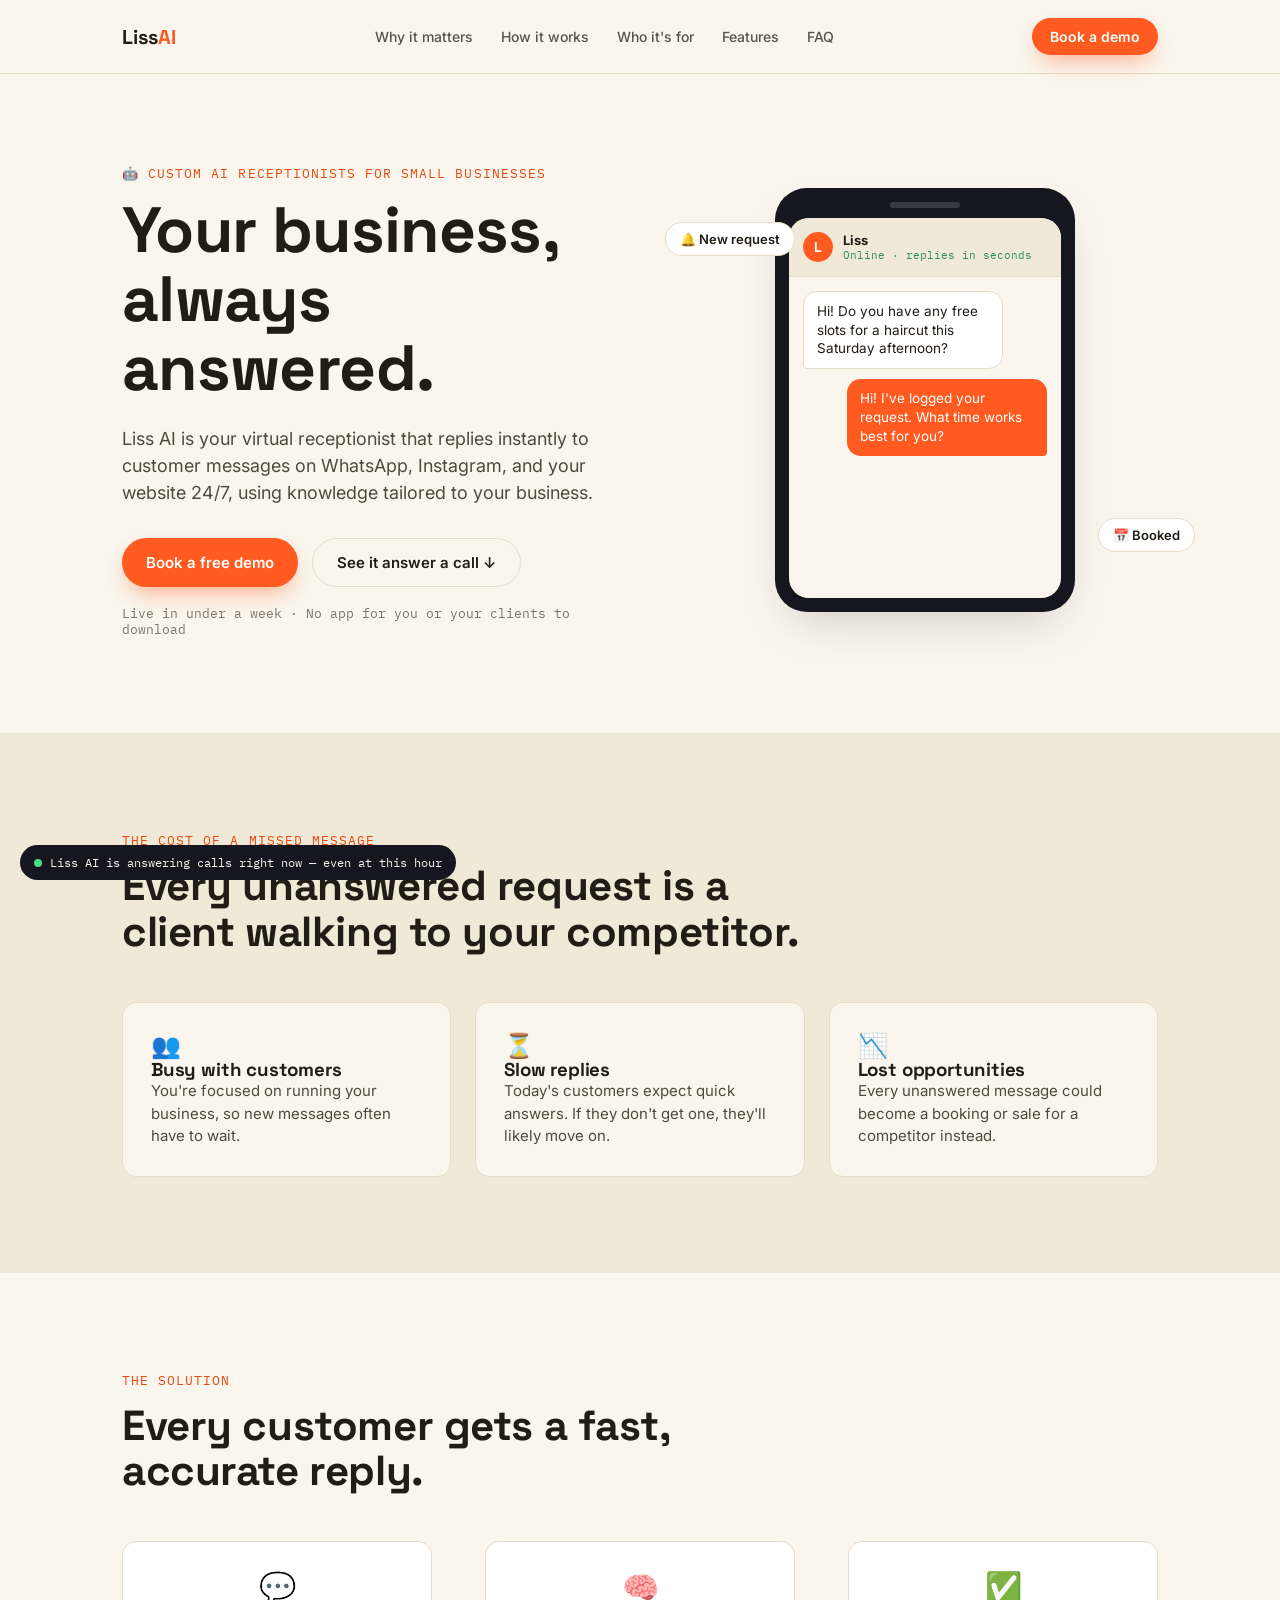
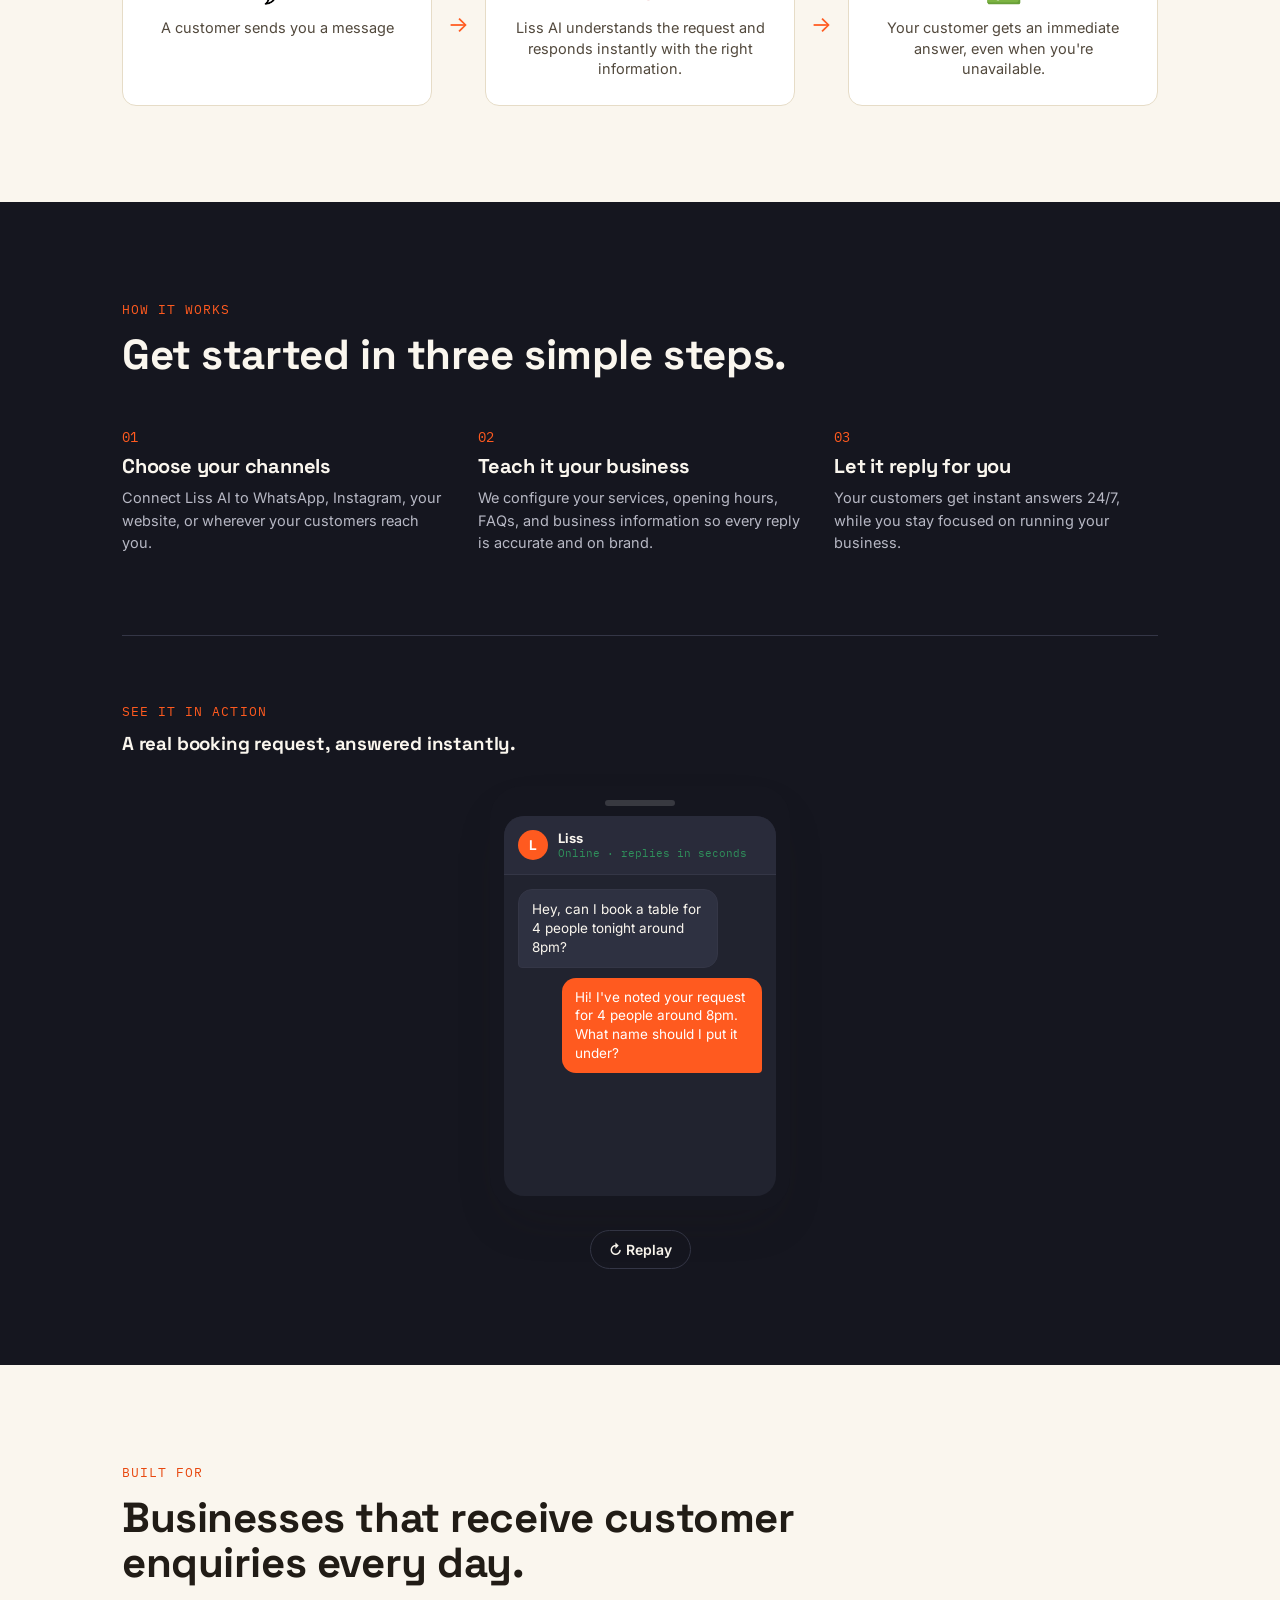
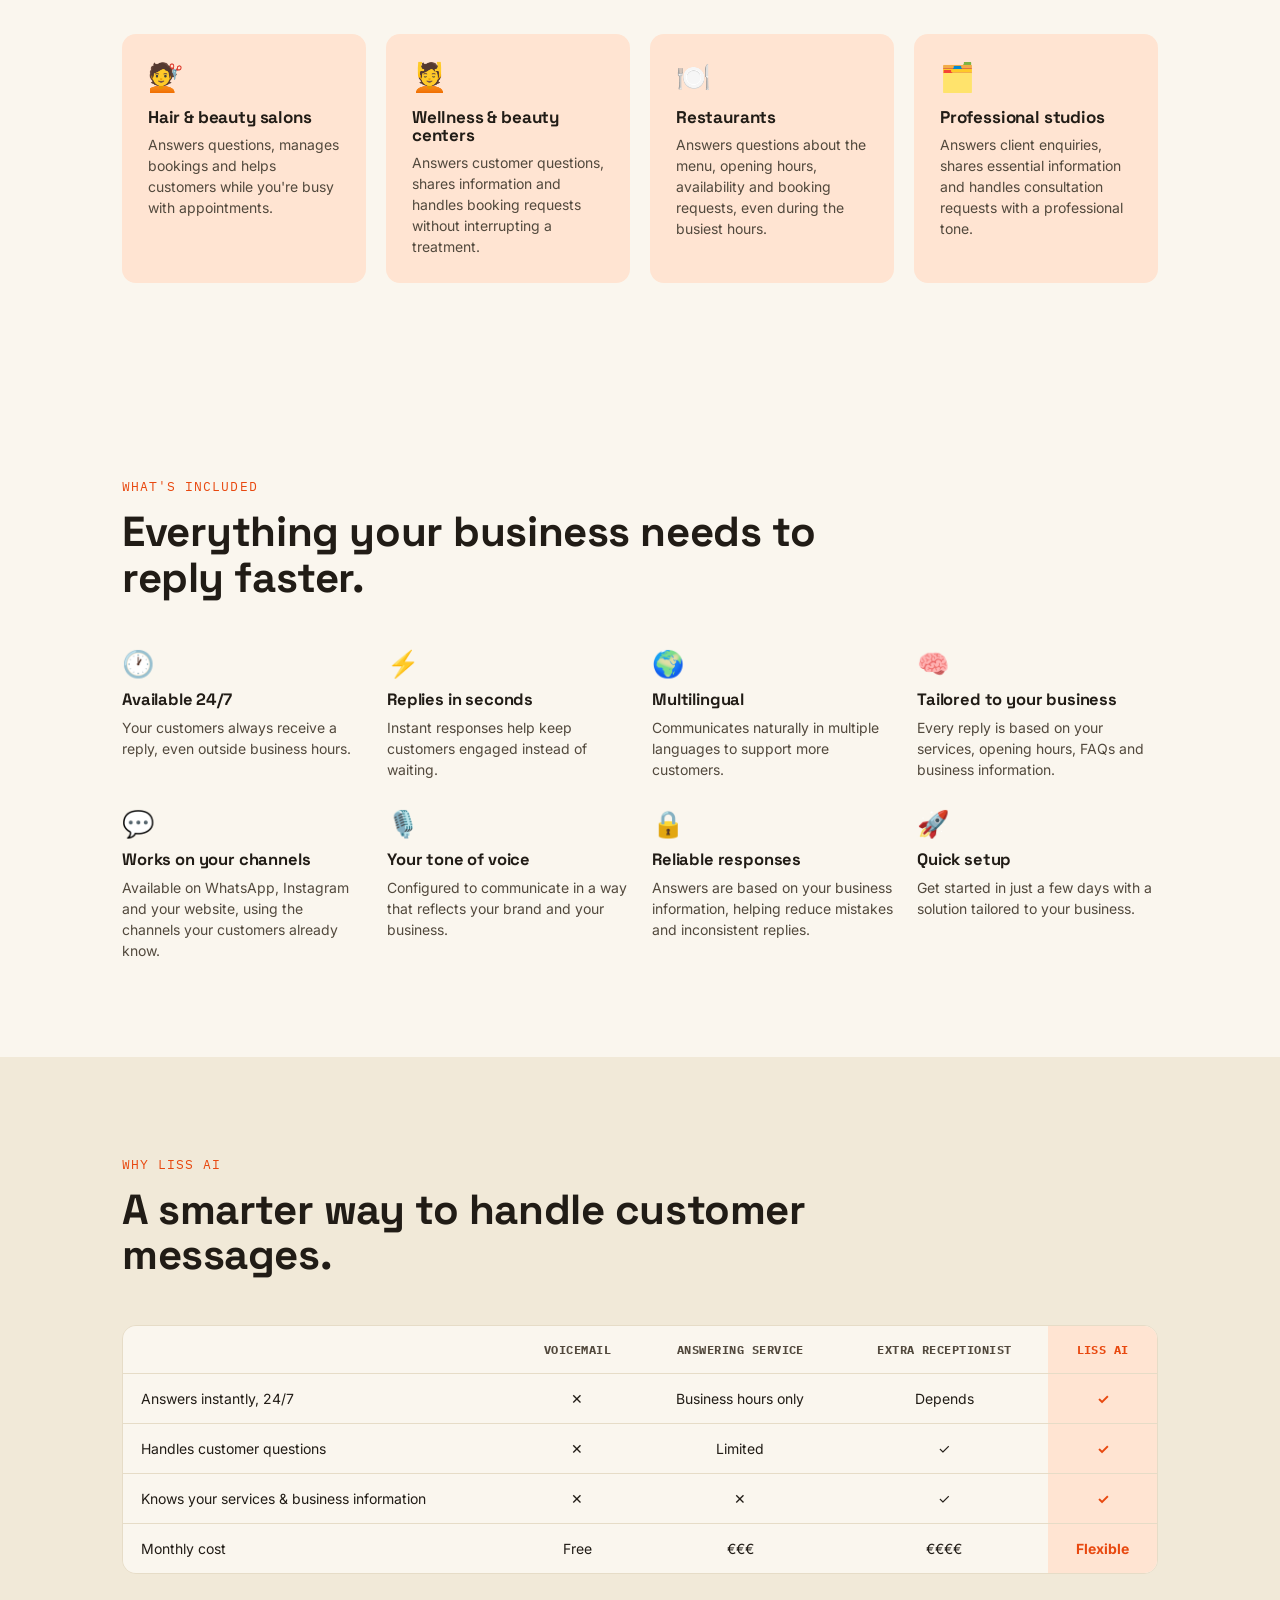
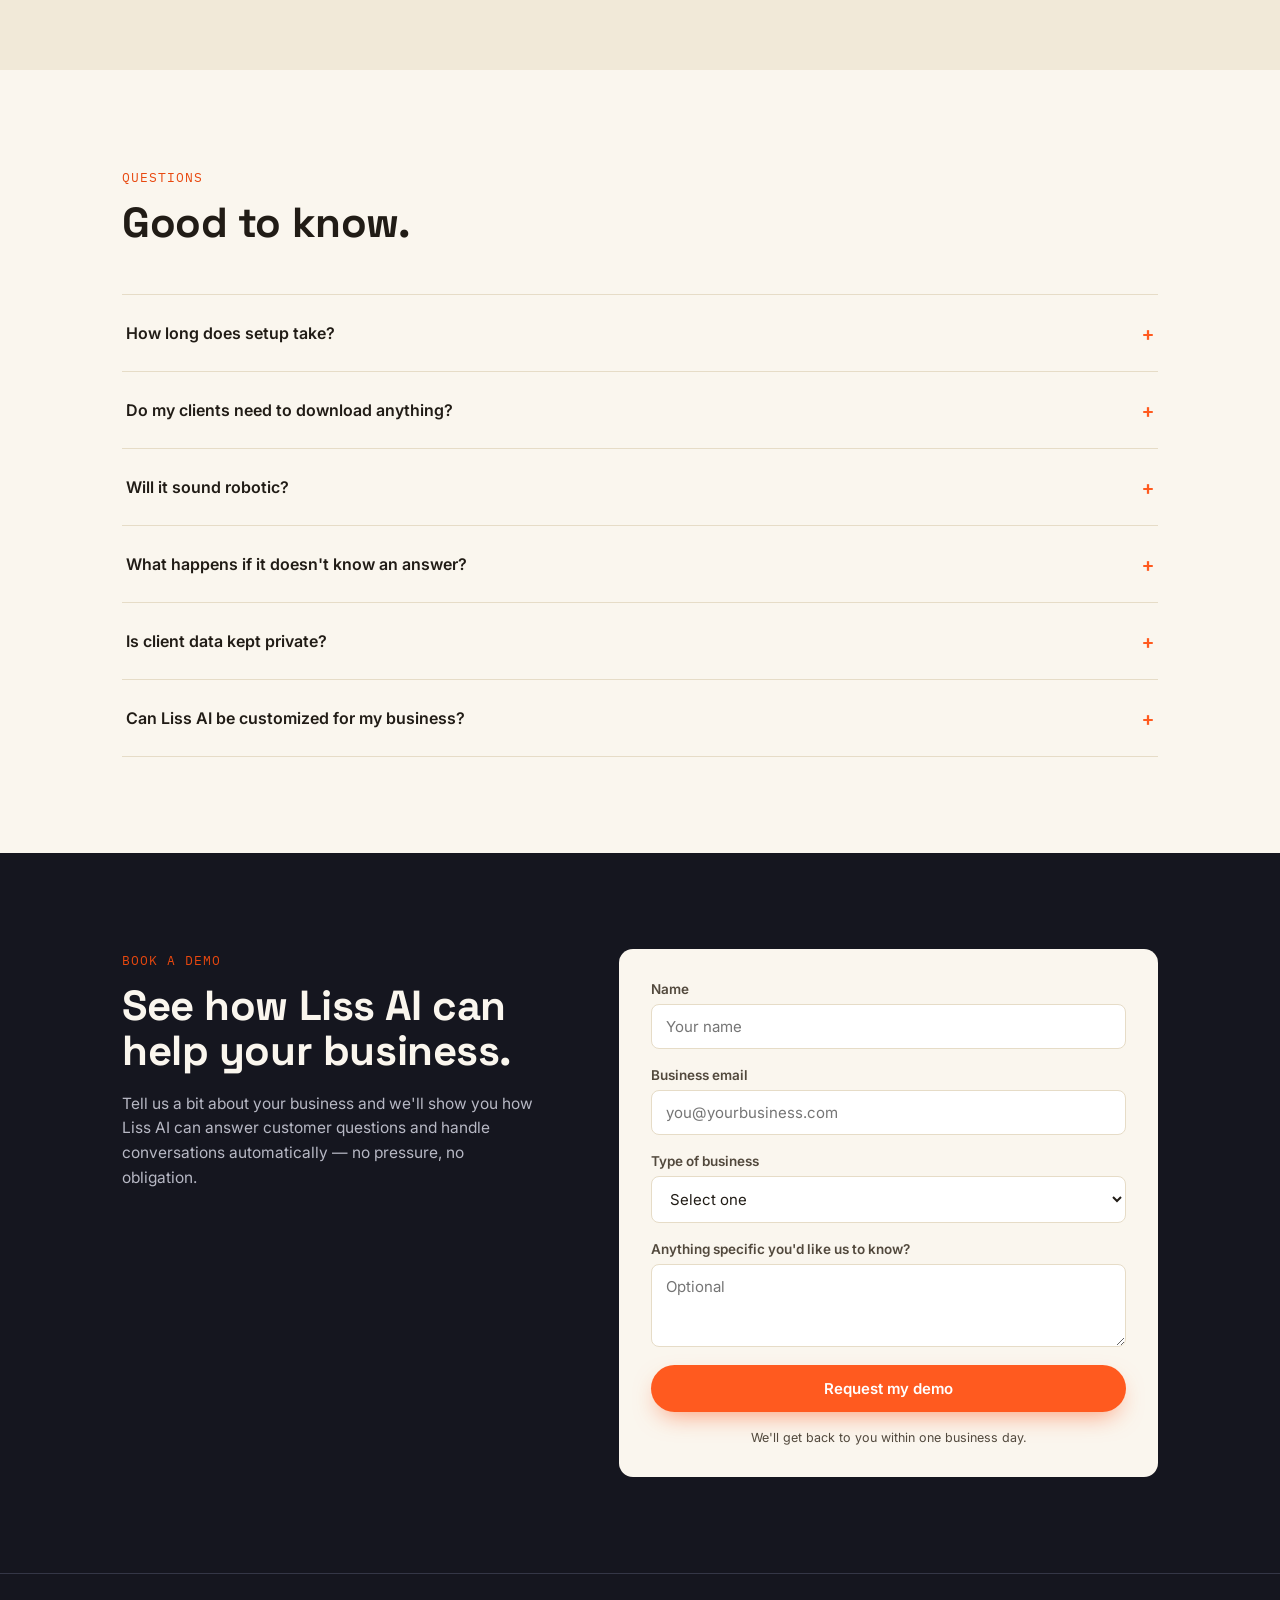
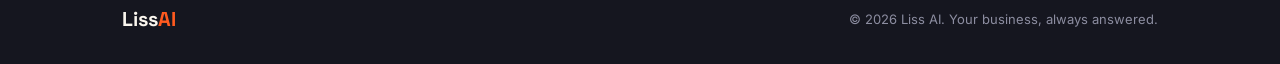
==== index.html @ c4940418 "Change chat name from 'Liss AI' to 'Liss'" ====
<!DOCTYPE html>
<html lang="en">
<head>
<meta charset="UTF-8">
<meta name="viewport" content="width=device-width, initial-scale=1.0">
<title>Liss AI — Your business, always answered</title>
<meta name="description" content="Liss AI is the AI receptionist that answers calls, books appointments and never sleeps — built for salons, clinics, restaurants and studios.">
<link rel="icon" href="data:,">
<link rel="preconnect" href="https://fonts.googleapis.com">
<link rel="preconnect" href="https://fonts.gstatic.com" crossorigin>
<link href="https://fonts.googleapis.com/css2?family=Space+Grotesk:wght@400;500;600;700&family=Inter:wght@400;500;600;700&family=IBM+Plex+Mono:wght@400;500&display=swap" rel="stylesheet">
<link rel="stylesheet" href="style.css">
</head>
<body>

<div class="status-pill" id="statusPill">
  <span class="dot"></span>
  <span>Liss is answering clients right now</span>
</div>

<header class="nav">
  <div class="nav-inner">
    <a href="#top" class="logo">Liss<span>AI</span></a>
    <nav class="nav-links">
      <a href="#problem">Why it matters</a>
      <a href="#how">How it works</a>
      <a href="#audience">Who it's for</a>
      <a href="#features">Features</a>
      <a href="#faq">FAQ</a>
    </nav>
    <a href="#demo-form" class="btn btn-primary btn-small">Book a demo</a>
  </div>
</header>

<main id="top">

  <!-- HERO -->
  <section class="hero">
    <div class="hero-inner">
      <div class="hero-copy">
        <p class="eyebrow">🤖 Custom AI Receptionists for Small Businesses</p>
        <h1>Your business,<br>always answered.</h1>
        <p class="hero-sub">Liss AI is your virtual receptionist that replies instantly to customer messages on WhatsApp, Instagram, and your website 24/7, using knowledge tailored to your business.</p>
        <div class="hero-actions">
          <a href="#demo-form" class="btn btn-primary">Book a free demo</a>
          <a href="#demo" class="btn btn-ghost">See it answer a call ↓</a>
        </div>
        <p class="hero-note">Live in under a week · No app for you or your clients to download</p>
      </div>
      <div class="hero-visual" aria-hidden="true">
        <div class="phone-mock">
          <div class="phone-notch"></div>
          <div class="phone-screen">
            <div class="chat-header">
              <div class="chat-avatar">L</div>
              <div>
                <div class="chat-name">Liss</div>
                <div class="chat-status">Online · replies in seconds</div>
              </div>
            </div>
            <div class="chat-body" id="heroChat"></div>
          </div>
        </div>
        <div class="floaty floaty-1">🔔 New request</div>
        <div class="floaty floaty-2">📅 Booked</div>
      </div>
    </div>
  </section>

  <!-- PROBLEM -->
  <section id="problem" class="problem">
    <div class="section-inner">
      <p class="eyebrow eyebrow-dark">The cost of a missed message</p>
      <h2>Every unanswered request is a client walking to your competitor.</h2>
     <div class="problem-grid">

  <article class="problem-card">
    <div class="problem-icon">👥</div>
    <h3>Busy with customers</h3>
    <p>
      You're focused on running your business, so new messages often have to wait.
    </p>
  </article>

  <article class="problem-card">
    <div class="problem-icon">⏳</div>
    <h3>Slow replies</h3>
    <p>
      Today's customers expect quick answers. If they don't get one, they'll likely move on.
    </p>
  </article>

  <article class="problem-card">
    <div class="problem-icon">📉</div>
    <h3>Lost opportunities</h3>
    <p>
      Every unanswered message could become a booking or sale for a competitor instead.
    </p>
  </article>

</div>
    </div>
  </section>

 <!-- SOLUTION FLOW -->
<section class="solution">
  <div class="section-inner">
    <p class="eyebrow">The Solution</p>
    <h2>Every customer gets a fast, accurate reply.</h2>

    <div class="flow">

      <div class="flow-step">
        <div class="flow-icon">💬</div>
        <p>A customer sends you a message</p>
      </div>

      <div class="flow-arrow">→</div>

      <div class="flow-step">
        <div class="flow-icon">🧠</div>
        <p>Liss AI understands the request and responds instantly with the right information.</p>
      </div>

      <div class="flow-arrow">→</div>

      <div class="flow-step">
        <div class="flow-icon">✅</div>
        <p>Your customer gets an immediate answer, even when you're unavailable.</p>
      </div>

    </div>
  </div>
</section>

 <!-- HOW IT WORKS + LIVE DEMO (dark band) -->
<section id="how" class="dark-band">
  <div class="section-inner">
    <p class="eyebrow eyebrow-light">How it works</p>
    <h2 class="light">Get started in three simple steps.</h2>

    <div class="how-grid">
      <div class="how-step">
        <span class="how-num">01</span>
        <h3>Choose your channels</h3>
        <p>Connect Liss AI to WhatsApp, Instagram, your website, or wherever your customers reach you.</p>
      </div>

      <div class="how-step">
        <span class="how-num">02</span>
        <h3>Teach it your business</h3>
        <p>We configure your services, opening hours, FAQs, and business information so every reply is accurate and on brand.</p>
      </div>

      <div class="how-step">
        <span class="how-num">03</span>
        <h3>Let it reply for you</h3>
        <p>Your customers get instant answers 24/7, while you stay focused on running your business.</p>
      </div>
    </div>

    <!-- (LIVE DEMO) -->
      <div id="demo" class="demo-block">
        <p class="eyebrow eyebrow-light">See it in action</p>
        <h3 class="light">A real booking request, answered instantly.</h3>
        <div class="demo-phone">
          <div class="phone-mock phone-mock-dark">
            <div class="phone-notch"></div>
            <div class="phone-screen">
              <div class="chat-header">
                <div class="chat-avatar">L</div>
                <div>
                  <div class="chat-name">Liss</div>
                  <div class="chat-status">Online · replies in seconds</div>
                </div>
              </div>
              <div class="chat-body" id="demoChat"></div>
            </div>
          </div>
          <button class="btn btn-ghost btn-light btn-small" id="replayDemo">↻ Replay</button>
        </div>
      </div>
    </div>
  </section>

  <!-- AUDIENCE -->
  <section id="audience" class="audience">
    <div class="section-inner">
      <p class="eyebrow">Built for</p>
      <h2>Businesses that receive customer enquiries every day.</h2>
      <div class="audience-grid">
        <div class="audience-card">
          <span class="audience-icon">💇</span>
          <h3>Hair &amp; beauty salons</h3>
          <p>Answers questions, manages bookings and helps customers while you're busy with appointments.</p>
        </div>
        <div class="audience-card">
          <span class="audience-icon">💆</span>
          <h3>Wellness &amp; beauty centers</h3>
          <p>Answers customer questions, shares information and handles booking requests without interrupting a treatment.</p>
        </div>
        <div class="audience-card">
          <span class="audience-icon">🍽️</span>
          <h3>Restaurants</h3>
          <p>Answers questions about the menu, opening hours, availability and booking requests, even during the busiest hours.</p>
        </div>
        <div class="audience-card">
          <span class="audience-icon">🗂️</span>
          <h3>Professional studios</h3>
          <p>Answers client enquiries, shares essential information and handles consultation requests with a professional tone.</p>
        </div>
      </div>
    </div>
  </section>

  <!-- FEATURES -->
<section id="features" class="features">
  <div class="section-inner">
    <p class="eyebrow">What's included</p>
    <h2>Everything your business needs to reply faster.</h2>

    <div class="features-grid">

      <div class="feature">
        <span class="feature-icon">🕐</span>
        <h3>Available 24/7</h3>
        <p>Your customers always receive a reply, even outside business hours.</p>
      </div>

      <div class="feature">
        <span class="feature-icon">⚡</span>
        <h3>Replies in seconds</h3>
        <p>Instant responses help keep customers engaged instead of waiting.</p>
      </div>

      <div class="feature">
        <span class="feature-icon">🌍</span>
        <h3>Multilingual</h3>
        <p>Communicates naturally in multiple languages to support more customers.</p>
      </div>

      <div class="feature">
        <span class="feature-icon">🧠</span>
        <h3>Tailored to your business</h3>
        <p>Every reply is based on your services, opening hours, FAQs and business information.</p>
      </div>

      <div class="feature">
        <span class="feature-icon">💬</span>
        <h3>Works on your channels</h3>
        <p>Available on WhatsApp, Instagram and your website, using the channels your customers already know.</p>
      </div>

      <div class="feature">
        <span class="feature-icon">🎙️</span>
        <h3>Your tone of voice</h3>
        <p>Configured to communicate in a way that reflects your brand and your business.</p>
      </div>

      <div class="feature">
        <span class="feature-icon">🔒</span>
        <h3>Reliable responses</h3>
        <p>Answers are based on your business information, helping reduce mistakes and inconsistent replies.</p>
      </div>

      <div class="feature">
        <span class="feature-icon">🚀</span>
        <h3>Quick setup</h3>
        <p>Get started in just a few days with a solution tailored to your business.</p>
      </div>

    </div>
  </div>
</section>

  <!-- WHY CHOOSE -->
<section class="why">
  <div class="section-inner">
    <p class="eyebrow">Why Liss AI</p>
    <h2>A smarter way to handle customer messages.</h2>

    <div class="table-wrap">
      <table class="compare">
        <thead>
          <tr>
            <th></th>
            <th>Voicemail</th>
            <th>Answering service</th>
            <th>Extra receptionist</th>
            <th class="highlight">Liss AI</th>
          </tr>
        </thead>
        <tbody>
          <tr>
            <td>Answers instantly, 24/7</td>
            <td>✕</td>
            <td>Business hours only</td>
            <td>Depends</td>
            <td class="highlight">✓</td>
          </tr>
          <tr>
            <td>Handles customer questions</td>
            <td>✕</td>
            <td>Limited</td>
            <td>✓</td>
            <td class="highlight">✓</td>
          </tr>
          <tr>
            <td>Knows your services &amp; business information</td>
            <td>✕</td>
            <td>✕</td>
            <td>✓</td>
            <td class="highlight">✓</td>
          </tr>
          <tr>
            <td>Monthly cost</td>
            <td>Free</td>
            <td>€€€</td>
            <td>€€€€</td>
            <td class="highlight">Flexible</td>
          </tr>
        </tbody>
      </table>
    </div>
  </div>
</section>

<!-- FAQ -->
<section id="faq" class="faq">
  <div class="section-inner">
    <p class="eyebrow">Questions</p>
    <h2>Good to know.</h2>

    <div class="accordion" id="accordion">

      <div class="acc-item">
        <button class="acc-trigger">
          <span>How long does setup take?</span>
          <span class="acc-icon">+</span>
        </button>
        <div class="acc-panel">
          <p>Most businesses can be ready within a few days. We configure your services, information, and communication style, then test everything before going live.</p>
        </div>
      </div>

      <div class="acc-item">
        <button class="acc-trigger">
          <span>Do my clients need to download anything?</span>
          <span class="acc-icon">+</span>
        </button>
        <div class="acc-panel">
          <p>No. Your clients use the channels they already know, such as WhatsApp, Instagram, or your website chat. There is nothing new to install.</p>
        </div>
      </div>

      <div class="acc-item">
        <button class="acc-trigger">
          <span>Will it sound robotic?</span>
          <span class="acc-icon">+</span>
        </button>
        <div class="acc-panel">
          <p>No. Liss AI is configured around your business, your tone of voice, and the way you communicate with customers.</p>
        </div>
      </div>

      <div class="acc-item">
        <button class="acc-trigger">
          <span>What happens if it doesn't know an answer?</span>
          <span class="acc-icon">+</span>
        </button>
        <div class="acc-panel">
          <p>Liss AI only uses your approved business information. When a request is outside its knowledge, it can identify it instead of making up an answer.</p>
        </div>
      </div>

      <div class="acc-item">
        <button class="acc-trigger">
          <span>Is client data kept private?</span>
          <span class="acc-icon">+</span>
        </button>
        <div class="acc-panel">
          <p>Your conversations and business information are handled securely and used only to provide the service.</p>
        </div>
      </div>

      <div class="acc-item">
        <button class="acc-trigger">
          <span>Can Liss AI be customized for my business?</span>
          <span class="acc-icon">+</span>
        </button>
        <div class="acc-panel">
          <p>Yes. Each Liss AI setup is customized based on your services, customers, communication style, and business needs.</p>
        </div>
      </div>

    </div>
  </div>
</section>

  <!-- DEMO BOOKING FORM -->
<section id="demo-form" class="demo-form-section">
  <div class="section-inner form-inner">
    <div class="form-copy">
      <p class="eyebrow">Book a demo</p>
      <h2>See how Liss AI can help your business.</h2>
      <p class="form-sub">
        Tell us a bit about your business and we'll show you how Liss AI can answer customer questions and handle conversations automatically — no pressure, no obligation.
      </p>
    </div>

    <form class="demo-form" id="demoForm">

      <label>
        Name
        <input type="text" name="name" required placeholder="Your name">
      </label>

      <label>
        Business email
        <input type="email" name="email" required placeholder="you@yourbusiness.com">
      </label>

      <label>
        Type of business
        <select name="business_type" required>
          <option value="" disabled selected>Select one</option>
          <option>Hair or beauty salon</option>
          <option>Wellness or beauty center</option>
          <option>Restaurant</option>
          <option>Professional studio / clinic</option>
          <option>Other</option>
        </select>
      </label>

      <label>
        Anything specific you'd like us to know?
        <textarea name="message" rows="3" placeholder="Optional"></textarea>
      </label>

      <button type="submit" class="btn btn-primary btn-full">
        Request my demo
      </button>

      <p class="form-note" id="formNote">
        We'll get back to you within one business day.
      </p>

    </form>
  </div>
</section>

</main>

<footer class="footer">
  <div class="section-inner footer-inner">
    <a href="#top" class="logo">Liss<span>AI</span></a>
    <p>© <span id="year"></span> Liss AI. Your business, always answered.</p>
  </div>
</footer>

<script src="script.js"></script>
</body>
</html>
---- style.css ----
/* ============================================
   Liss AI — Design tokens
   ============================================ */
:root {
  --cream: #FAF6EE;
  --cream-deep: #F1E9D8;
  --ink: #211C16;
  --ink-soft: #52493D;
  --orange: #FF5A1F;
  --orange-deep: #E8480F;
  --orange-tint: #FFE4D2;
  --navy: #15161F;
  --navy-soft: #21232F;
  --line: #E6DCC7;
  --line-dark: #343646;
  --success: #2F8F5B;

  --font-display: 'Space Grotesk', sans-serif;
  --font-body: 'Inter', sans-serif;
  --font-mono: 'IBM Plex Mono', monospace;

  --radius: 14px;
  --radius-sm: 8px;
  --shadow: 0 20px 50px -20px rgba(33, 28, 22, 0.25);
}

@media (prefers-reduced-motion: reduce) {
  *, *::before, *::after {
    animation-duration: 0.001ms !important;
    animation-iteration-count: 1 !important;
    transition-duration: 0.001ms !important;
    scroll-behavior: auto !important;
  }
}

* { box-sizing: border-box; }

html { scroll-behavior: smooth; }

body {
  margin: 0;
  font-family: var(--font-body);
  color: var(--ink);
  background: var(--cream);
  -webkit-font-smoothing: antialiased;
}

h1, h2, h3 {
  font-family: var(--font-display);
  margin: 0;
  line-height: 1.08;
  letter-spacing: -0.01em;
}

p { margin: 0; }

a { color: inherit; text-decoration: none; }

img { max-width: 100%; display: block; }

.section-inner {
  max-width: 1100px;
  margin: 0 auto;
  padding: 96px 32px;
}

@media (max-width: 720px) {
  .section-inner { padding: 64px 20px; }
}

.eyebrow {
  font-family: var(--font-mono);
  font-size: 13px;
  letter-spacing: 0.08em;
  text-transform: uppercase;
  color: var(--orange-deep);
  margin-bottom: 14px;
  display: inline-block;
}
.eyebrow-dark { color: var(--orange-deep); }
.eyebrow-light { color: var(--orange); }

h2 {
  font-size: clamp(28px, 4vw, 42px);
  max-width: 720px;
  margin-bottom: 48px;
}
h2.light { color: var(--cream); }

/* ============================================
   Status pill
   ============================================ */
.status-pill {
  position: fixed;
  bottom: 20px;
  left: 20px;
  z-index: 60;
  display: flex;
  align-items: center;
  gap: 8px;
  background: var(--navy);
  color: var(--cream);
  font-family: var(--font-mono);
  font-size: 12px;
  padding: 10px 14px;
  border-radius: 999px;
  box-shadow: var(--shadow);
}
.status-pill .dot {
  width: 8px; height: 8px;
  border-radius: 50%;
  background: #4ADE80;
  box-shadow: 0 0 0 0 rgba(74, 222, 128, 0.6);
  animation: pulse 2s infinite;
}
@keyframes pulse {
  0% { box-shadow: 0 0 0 0 rgba(74,222,128,0.5); }
  70% { box-shadow: 0 0 0 8px rgba(74,222,128,0); }
  100% { box-shadow: 0 0 0 0 rgba(74,222,128,0); }
}
@media (max-width: 720px) {
  .status-pill span:last-child { display: none; }
  .status-pill { padding: 10px; }
}

/* ============================================
   Nav
   ============================================ */
.nav {
  position: sticky;
  top: 0;
  z-index: 50;
  background: rgba(250, 246, 238, 0.85);
  backdrop-filter: blur(10px);
  border-bottom: 1px solid var(--line);
}
.nav-inner {
  max-width: 1100px;
  margin: 0 auto;
  padding: 18px 32px;
  display: flex;
  align-items: center;
  justify-content: space-between;
  gap: 24px;
}
.logo {
  font-family: var(--font-display);
  font-weight: 700;
  font-size: 20px;
  color: var(--ink);
}
.logo span { color: var(--orange); }
.nav-links {
  display: flex;
  gap: 28px;
  font-size: 14px;
  font-weight: 500;
}
.nav-links a { opacity: 0.75; transition: opacity 0.15s; }
.nav-links a:hover { opacity: 1; }
@media (max-width: 820px) {
  .nav-links { display: none; }
}

/* ============================================
   Buttons
   ============================================ */
.btn {
  display: inline-flex;
  align-items: center;
  justify-content: center;
  gap: 8px;
  font-family: var(--font-body);
  font-weight: 600;
  font-size: 15px;
  padding: 14px 24px;
  border-radius: 999px;
  border: none;
  cursor: pointer;
  transition: transform 0.15s ease, box-shadow 0.15s ease, opacity 0.15s ease;
}
.btn:hover { transform: translateY(-1px); }
.btn:focus-visible { outline: 3px solid var(--orange-deep); outline-offset: 3px; }
.btn-primary {
  background: var(--orange);
  color: white;
  box-shadow: 0 10px 24px -8px rgba(255, 90, 31, 0.6);
}
.btn-primary:hover { background: var(--orange-deep); }
.btn-ghost {
  background: transparent;
  color: var(--ink);
  border: 1.5px solid var(--line);
}
.btn-ghost:hover { border-color: var(--ink); }
.btn-ghost.btn-light {
  color: var(--cream);
  border-color: var(--line-dark);
}
.btn-ghost.btn-light:hover { border-color: var(--cream); }
.btn-small { padding: 10px 18px; font-size: 14px; }
.btn-full { width: 100%; }

/* ============================================
   Hero
   ============================================ */
.hero { padding-top: 24px; }
.hero-inner {
  max-width: 1100px;
  margin: 0 auto;
  padding: 64px 32px 96px;
  display: grid;
  grid-template-columns: 1.05fr 0.95fr;
  gap: 56px;
  align-items: center;
}
@media (max-width: 900px) {
  .hero-inner { grid-template-columns: 1fr; padding: 40px 20px 64px; }
}
.hero h1 {
  font-size: clamp(38px, 6vw, 64px);
  margin-bottom: 22px;
}
.hero-sub {
  font-size: 18px;
  color: var(--ink-soft);
  max-width: 480px;
  margin-bottom: 32px;
  line-height: 1.5;
}
.hero-actions { display: flex; gap: 14px; flex-wrap: wrap; margin-bottom: 18px; }
.hero-note { font-family: var(--font-mono); font-size: 12.5px; color: var(--ink-soft); opacity: 0.75; }

.hero-visual { position: relative; display: flex; justify-content: center; }
.phone-mock {
  width: 300px;
  background: var(--navy);
  border-radius: 32px;
  padding: 14px;
  box-shadow: var(--shadow);
  position: relative;
}
.phone-notch {
  width: 70px; height: 6px;
  background: rgba(255,255,255,0.15);
  border-radius: 4px;
  margin: 0 auto 10px;
}
.phone-screen {
  background: var(--cream);
  border-radius: 20px;
  overflow: hidden;
  min-height: 380px;
  display: flex;
  flex-direction: column;
}
.phone-mock-dark .phone-screen { background: var(--navy-soft); }

.chat-header {
  display: flex;
  align-items: center;
  gap: 10px;
  padding: 14px;
  border-bottom: 1px solid var(--line);
  background: var(--cream-deep);
}
.phone-mock-dark .chat-header { background: #292B3A; border-color: var(--line-dark); }
.chat-avatar {
  width: 30px; height: 30px;
  border-radius: 50%;
  background: var(--orange);
  color: white;
  font-family: var(--font-display);
  font-weight: 700;
  display: flex;
  align-items: center;
  justify-content: center;
  font-size: 14px;
  flex-shrink: 0;
}
.chat-name { font-size: 13px; font-weight: 700; }
.phone-mock-dark .chat-name { color: var(--cream); }
.chat-status { font-size: 11px; color: var(--success); font-family: var(--font-mono); }

.chat-body {
  flex: 1;
  padding: 14px;
  display: flex;
  flex-direction: column;
  gap: 10px;
  overflow: hidden;
}

.bubble {
  max-width: 82%;
  padding: 10px 13px;
  border-radius: 14px;
  font-size: 13.5px;
  line-height: 1.4;
  opacity: 0;
  transform: translateY(6px);
  animation: bubbleIn 0.35s ease forwards;
}
@keyframes bubbleIn {
  to { opacity: 1; transform: translateY(0); }
}
.bubble.in {
  align-self: flex-start;
  background: white;
  border: 1px solid var(--line);
  border-bottom-left-radius: 4px;
}
.phone-mock-dark .bubble.in {
  background: #2E3141; border-color: var(--line-dark); color: var(--cream);
}
.bubble.out {
  align-self: flex-end;
  background: var(--orange);
  color: white;
  border-bottom-right-radius: 4px;
}
.bubble.typing {
  align-self: flex-start;
  background: white;
  border: 1px solid var(--line);
  display: flex;
  gap: 4px;
  padding: 12px 14px;
  border-bottom-left-radius: 4px;
}
.phone-mock-dark .bubble.typing { background: #2E3141; border-color: var(--line-dark); }
.bubble.typing span {
  width: 6px; height: 6px;
  border-radius: 50%;
  background: var(--ink-soft);
  opacity: 0.5;
  animation: typingDot 1s infinite ease-in-out;
}
.bubble.typing span:nth-child(2) { animation-delay: 0.15s; }
.bubble.typing span:nth-child(3) { animation-delay: 0.3s; }
@keyframes typingDot {
  0%, 60%, 100% { transform: translateY(0); opacity: 0.4; }
  30% { transform: translateY(-4px); opacity: 1; }
}

.floaty {
  position: absolute;
  background: white;
  border: 1px solid var(--line);
  border-radius: 999px;
  padding: 8px 14px;
  font-size: 13px;
  font-weight: 600;
  box-shadow: var(--shadow);
}
.floaty-1 { top: 8%; left: -6%; }
.floaty-2 { bottom: 14%; right: -8%; }
@media (max-width: 900px) {
  .floaty { display: none; }
}

/* ============================================
   Problem
   ============================================ */
.problem { background: var(--cream-deep); }
.problem-grid {
  display: grid;
  grid-template-columns: repeat(3, 1fr);
  gap: 24px;
}
@media (max-width: 760px) { .problem-grid { grid-template-columns: 1fr; } }
.problem-card {
  background: var(--cream);
  border: 1px solid var(--line);
  border-radius: var(--radius);
  padding: 28px;
}
.problem-icon { font-size: 24px; }
.problem-stat {
  font-family: var(--font-display);
  font-size: 40px;
  font-weight: 700;
  color: var(--orange-deep);
  margin: 10px 0 8px;
}
.problem-card p:last-child { color: var(--ink-soft); font-size: 15px; line-height: 1.5; }

/* ============================================
   Solution flow
   ============================================ */
.flow {
  display: grid;
  grid-template-columns: 1fr auto 1fr auto 1fr;
  align-items: stretch;
  gap: 16px;
}
.flow-step {
  background: white;
  border: 1px solid var(--line);
  border-radius: var(--radius);
  padding: 26px;
  text-align: center;
  display: flex;
  flex-direction: column;
  align-items: center;
  justify-content: flex-start;
}
.flow-icon {
  height: 38px;
  display: flex;
  align-items: center;
  justify-content: center;
  font-size: 30px;
  line-height: 1;
  margin-bottom: 12px;
}
.flow-step p { font-size: 14.5px; color: var(--ink-soft); line-height: 1.4; }
.flow-arrow {
  align-self: center;
  font-size: 22px;
  color: var(--orange);
  flex-shrink: 0;
  display: flex;
  align-items: center;
  justify-content: center;
}
@media (max-width: 760px) {
  .flow {
    display: flex;
    flex-direction: column;
    align-items: stretch;
  }
  .flow-step {
    justify-content: center;
  }
  .flow-arrow {
    transform: rotate(90deg);
  }
}

/* ============================================
   Dark band (how it works + demo)
   ============================================ */
.dark-band { background: var(--navy); color: var(--cream); }
.how-grid {
  display: grid;
  grid-template-columns: repeat(3, 1fr);
  gap: 32px;
  margin-bottom: 80px;
}
@media (max-width: 760px) { .how-grid { grid-template-columns: 1fr; gap: 40px; } }
.how-num {
  font-family: var(--font-mono);
  color: var(--orange);
  font-size: 14px;
}
.how-step h3 { color: var(--cream); font-size: 20px; margin: 10px 0 10px; }
.how-step p { color: #B7B8C4; font-size: 14.5px; line-height: 1.55; }

.demo-block { border-top: 1px solid var(--line-dark); padding-top: 64px; }
.demo-phone {
  display: flex;
  flex-direction: column;
  align-items: center;
  gap: 20px;
  margin-top: 32px;
}

/* ============================================
   Audience
   ============================================ */
.audience-grid {
  display: grid;
  grid-template-columns: repeat(4, 1fr);
  gap: 20px;
}
@media (max-width: 900px) { .audience-grid { grid-template-columns: 1fr 1fr; } }
@media (max-width: 560px) { .audience-grid { grid-template-columns: 1fr; } }
.audience-card {
  background: var(--orange-tint);
  border-radius: var(--radius);
  padding: 26px;
}
.audience-icon { font-size: 28px; display: block; margin-bottom: 14px; }
.audience-card h3 { font-size: 17px; margin-bottom: 8px; }
.audience-card p { font-size: 14px; color: var(--ink-soft); line-height: 1.5; }

/* ============================================
   Features
   ============================================ */
.features-grid {
  display: grid;
  grid-template-columns: repeat(4, 1fr);
  gap: 28px 24px;
}
@media (max-width: 900px) { .features-grid { grid-template-columns: 1fr 1fr; } }
@media (max-width: 560px) { .features-grid { grid-template-columns: 1fr; } }
.feature-icon { font-size: 26px; display: block; margin-bottom: 12px; }
.feature h3 { font-size: 16.5px; margin-bottom: 8px; }
.feature p { font-size: 14px; color: var(--ink-soft); line-height: 1.5; }

/* ============================================
   Why / compare table
   ============================================ */
.why { background: var(--cream-deep); }
.table-wrap { overflow-x: auto; border-radius: var(--radius); border: 1px solid var(--line); }
.compare {
  width: 100%;
  border-collapse: collapse;
  background: var(--cream);
  font-size: 14px;
  min-width: 620px;
}
.compare th, .compare td {
  padding: 16px 18px;
  text-align: left;
  border-bottom: 1px solid var(--line);
}
.compare th { font-family: var(--font-mono); font-size: 12px; text-transform: uppercase; letter-spacing: 0.04em; color: var(--ink-soft); }
.compare td:not(:first-child), .compare th:not(:first-child) { text-align: center; }
.compare tbody tr:last-child td { border-bottom: none; }
.compare .highlight { background: var(--orange-tint); font-weight: 700; color: var(--orange-deep); }

/* ============================================
   FAQ / Accordion
   ============================================ */
.accordion { border-top: 1px solid var(--line); }
.acc-item { border-bottom: 1px solid var(--line); }
.acc-trigger {
  width: 100%;
  background: none;
  border: none;
  cursor: pointer;
  display: flex;
  justify-content: space-between;
  align-items: center;
  padding: 22px 4px;
  font-family: var(--font-body);
  font-size: 16px;
  font-weight: 600;
  color: var(--ink);
  text-align: left;
}
.acc-trigger:focus-visible { outline: 2px solid var(--orange-deep); outline-offset: 2px; }
.acc-icon { font-family: var(--font-mono); font-size: 20px; color: var(--orange); transition: transform 0.2s ease; flex-shrink: 0; margin-left: 16px; }
.acc-item.open .acc-icon { transform: rotate(45deg); }
.acc-panel {
  max-height: 0;
  overflow: hidden;
  transition: max-height 0.25s ease, padding 0.25s ease;
}
.acc-panel p { padding: 0 4px 0; color: var(--ink-soft); font-size: 15px; line-height: 1.6; max-width: 640px; }
.acc-item.open .acc-panel { max-height: 220px; padding-bottom: 22px; }

/* ============================================
   Demo form
   ============================================ */
.demo-form-section { background: var(--navy); color: var(--cream); }
.form-inner {
  display: grid;
  grid-template-columns: 0.9fr 1.1fr;
  gap: 56px;
  align-items: start;
}
@media (max-width: 860px) { .form-inner { grid-template-columns: 1fr; } }
.form-copy h2 { color: var(--cream); margin-bottom: 18px; }
.form-sub { color: #B7B8C4; font-size: 15.5px; line-height: 1.6; max-width: 420px; }
.demo-form {
  background: var(--cream);
  border-radius: var(--radius);
  padding: 32px;
  display: flex;
  flex-direction: column;
  gap: 18px;
}
.demo-form label {
  display: flex;
  flex-direction: column;
  gap: 7px;
  font-size: 13.5px;
  font-weight: 600;
  color: var(--ink-soft);
}
.demo-form input, .demo-form select, .demo-form textarea {
  font-family: var(--font-body);
  font-size: 15px;
  padding: 12px 14px;
  border-radius: var(--radius-sm);
  border: 1.5px solid var(--line);
  background: white;
  color: var(--ink);
  resize: vertical;
}
.demo-form input:focus, .demo-form select:focus, .demo-form textarea:focus {
  outline: none;
  border-color: var(--orange);
}
.form-note { font-size: 12.5px; color: var(--ink-soft); text-align: center; }

/* ============================================
   Footer
   ============================================ */
.footer { background: var(--navy); border-top: 1px solid var(--line-dark); }
.footer-inner {
  display: flex;
  justify-content: space-between;
  align-items: center;
  padding: 32px;
  flex-wrap: wrap;
  gap: 12px;
}
.footer .logo { color: var(--cream); }
.footer p { color: #8C8DA0; font-size: 13px; }
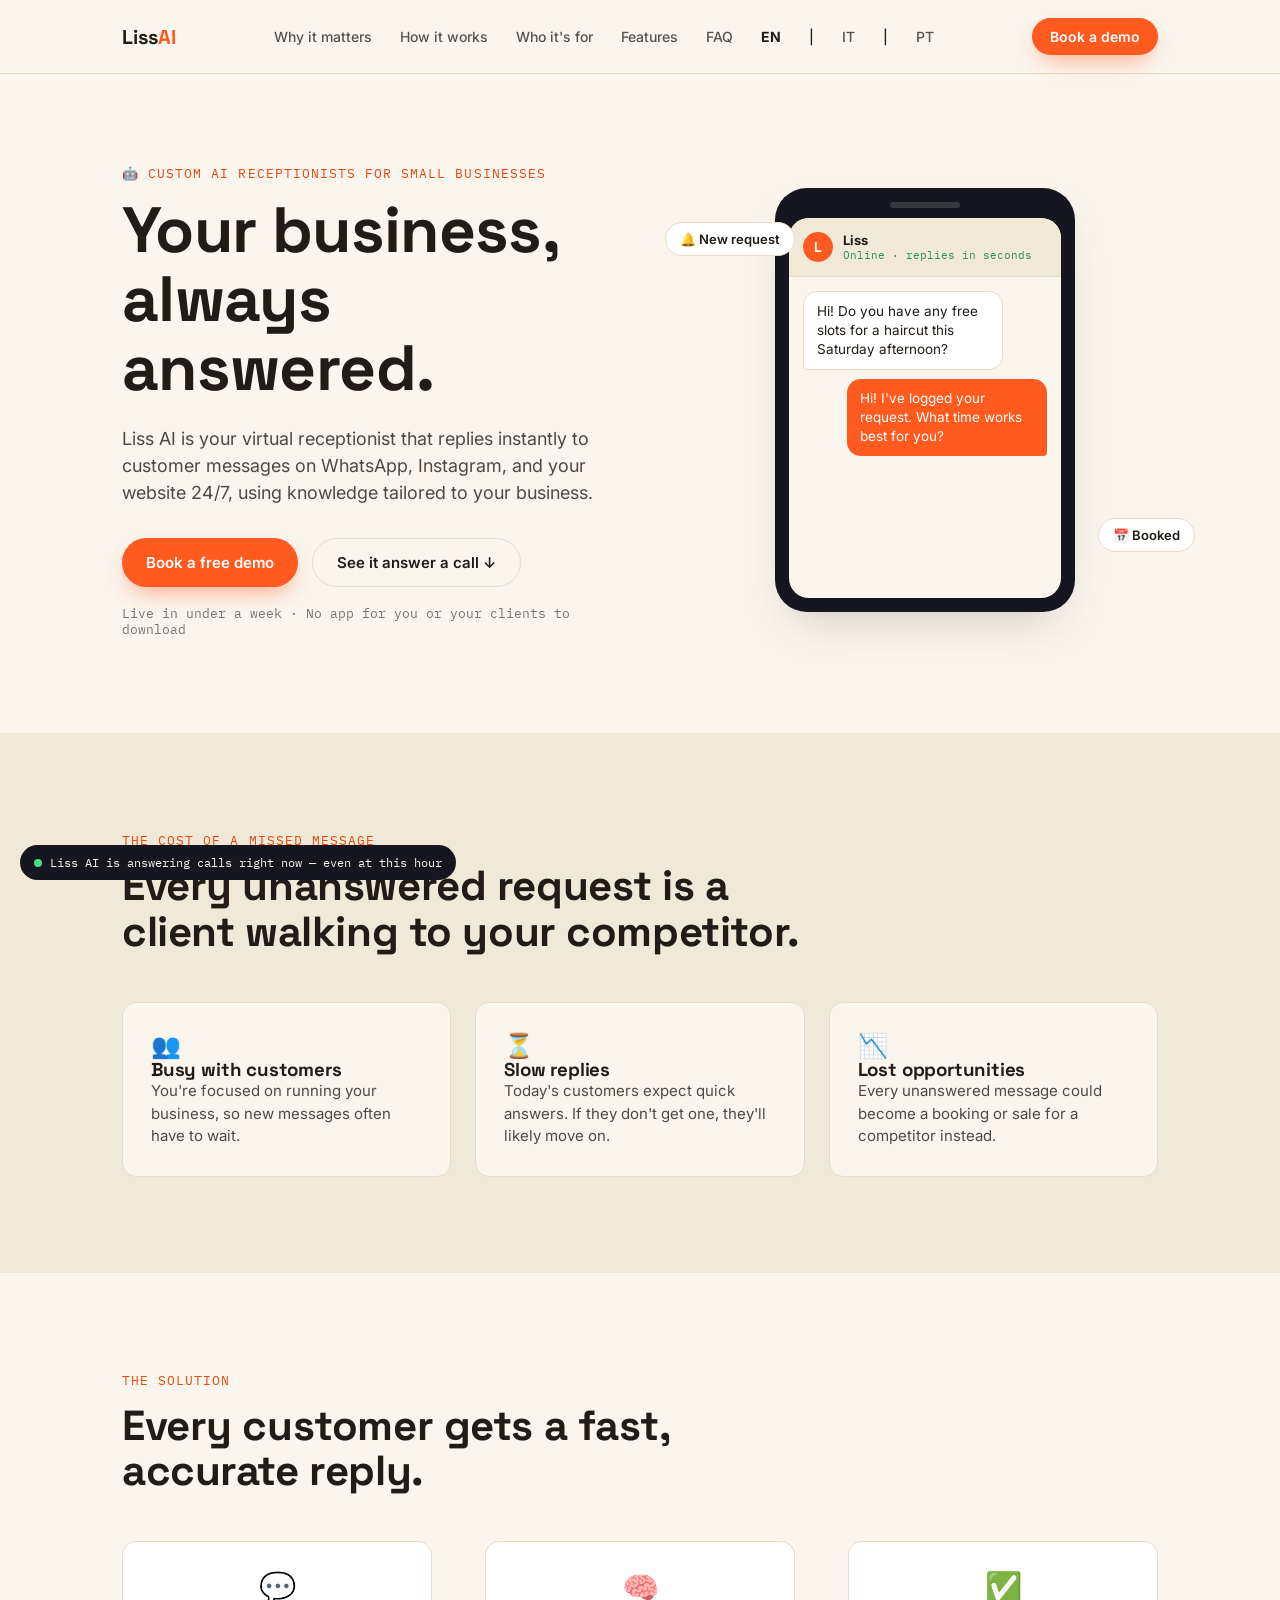
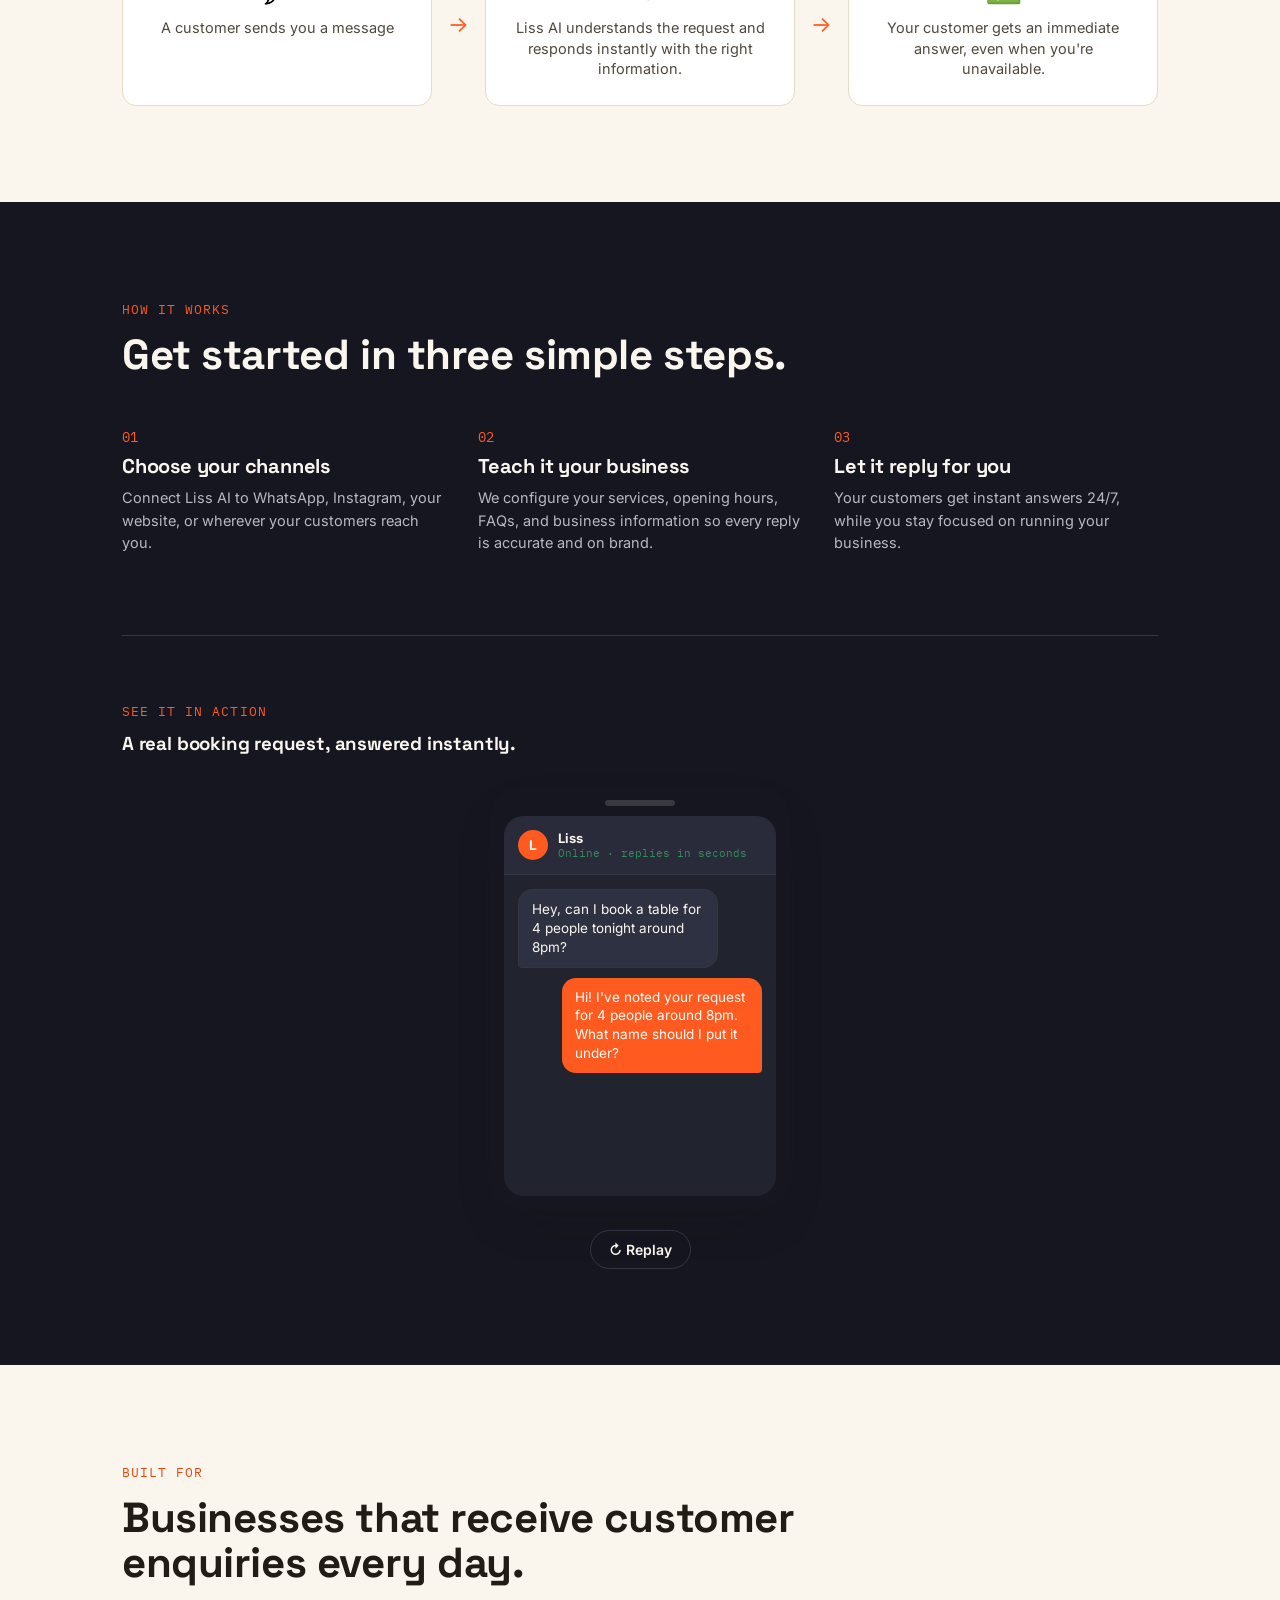
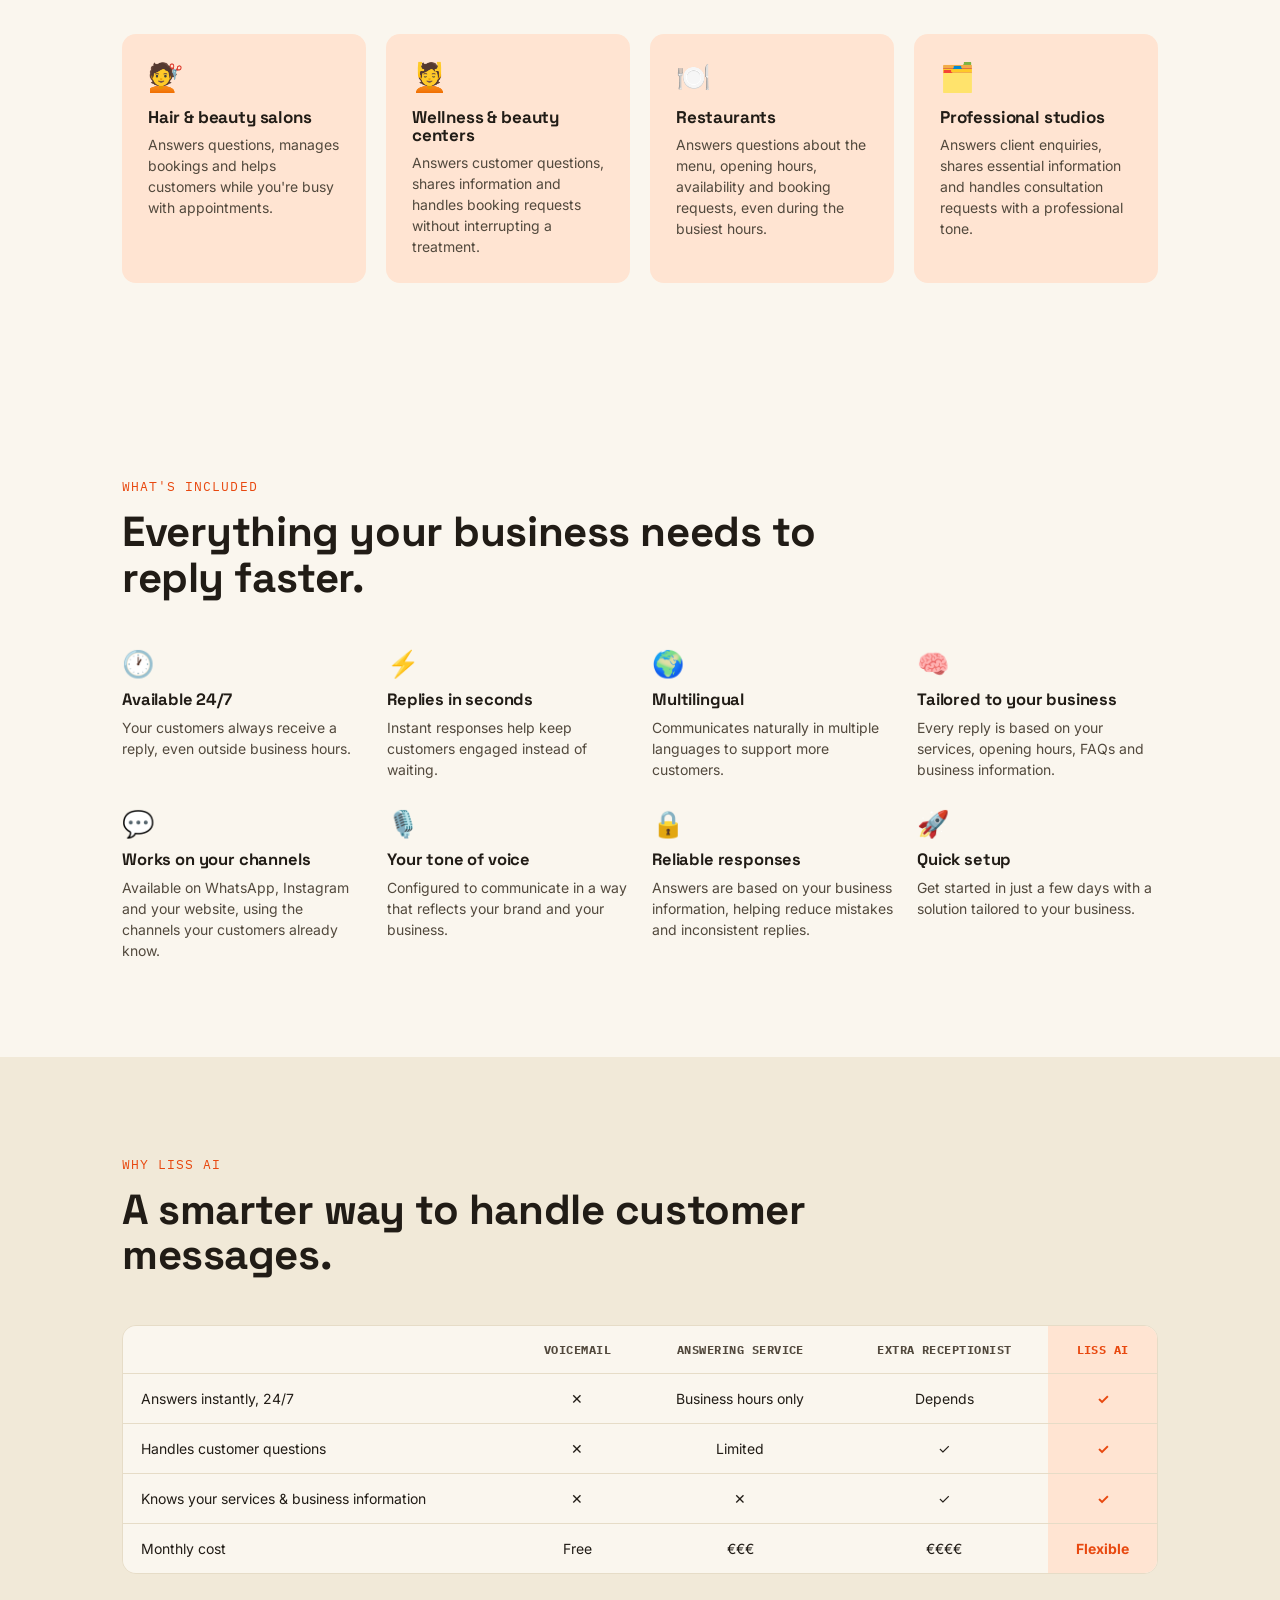
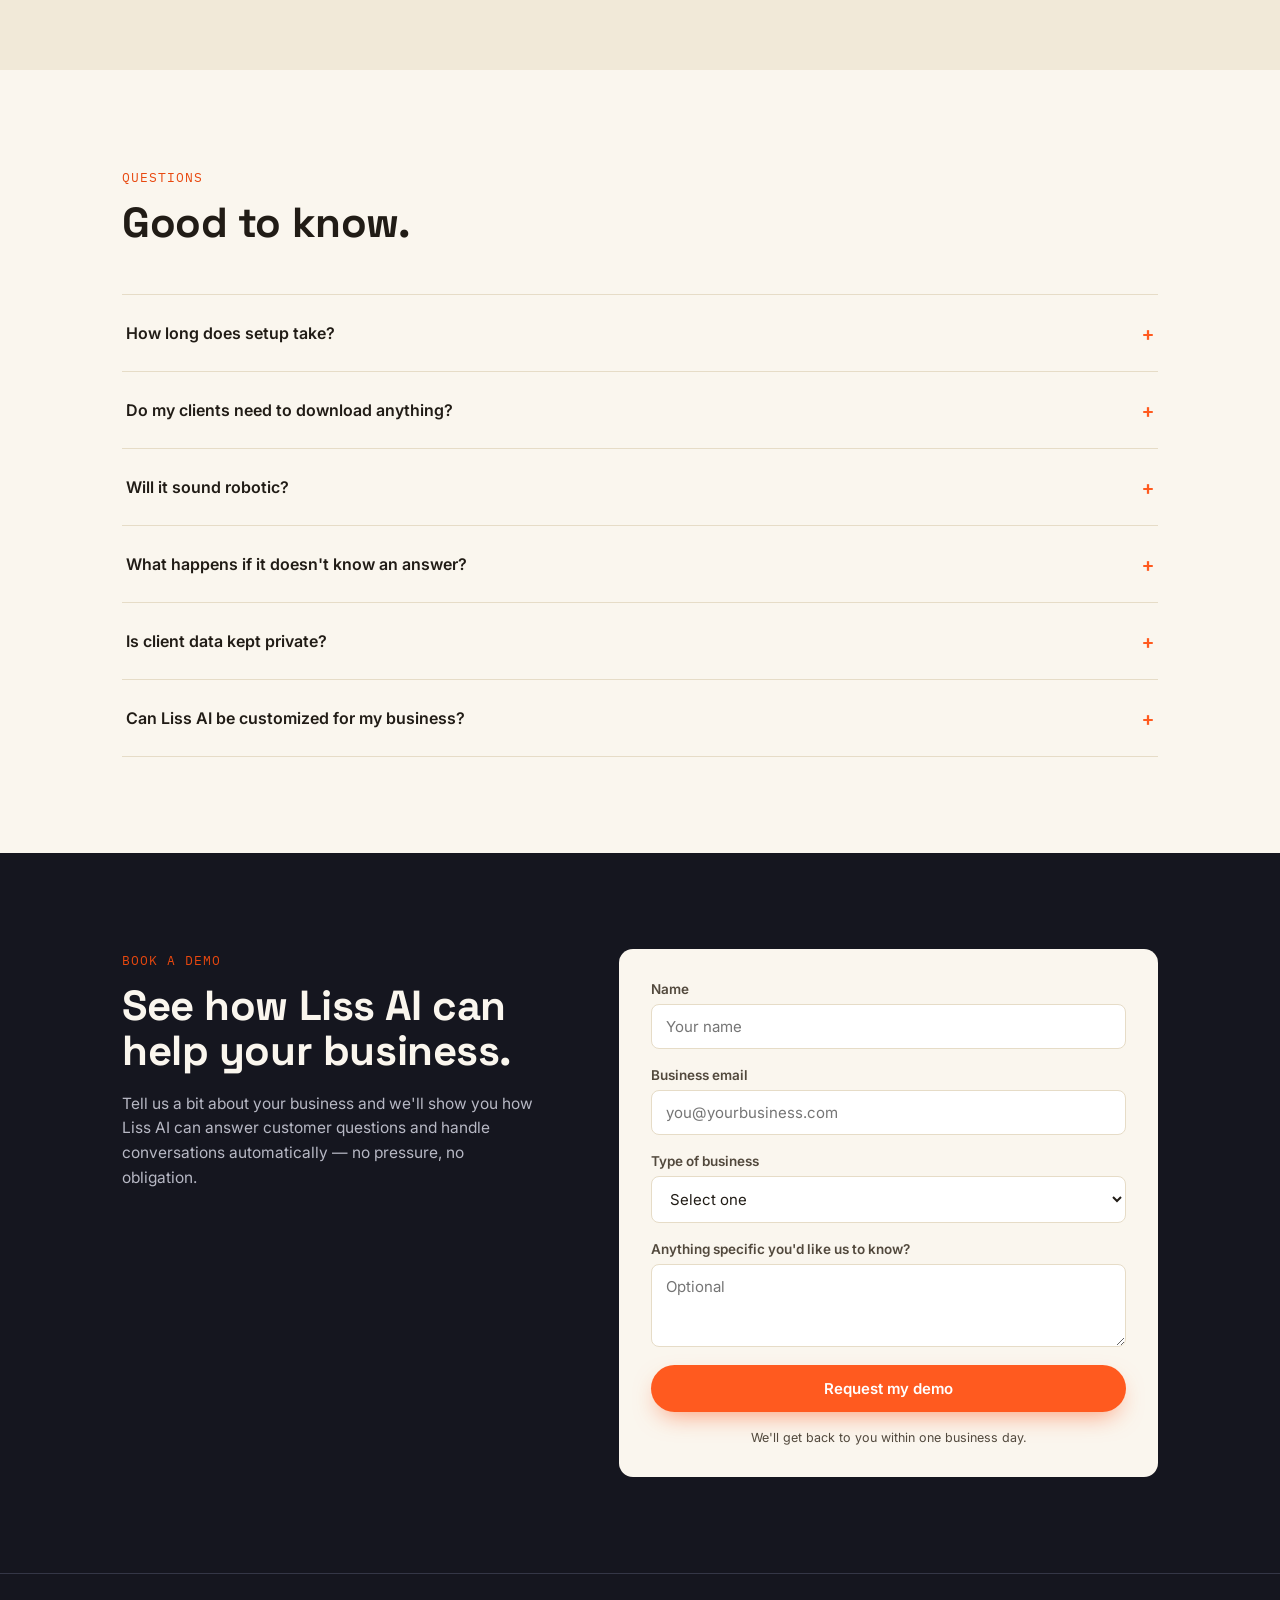
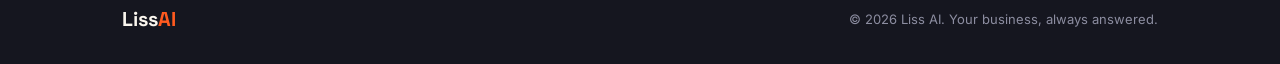
==== commit 6b4be4e7: "Add language options to navigation menu" ====
--- a/index.html
+++ b/index.html
@@ -22,12 +22,13 @@
   <div class="nav-inner">
     <a href="#top" class="logo">Liss<span>AI</span></a>
     <nav class="nav-links">
-      <a href="#problem">Why it matters</a>
-      <a href="#how">How it works</a>
-      <a href="#audience">Who it's for</a>
-      <a href="#features">Features</a>
-      <a href="#faq">FAQ</a>
-    </nav>
+  <a href="#problem">Why it matters</a>
+  <a href="#how">How it works</a>
+  <a href="#audience">Who it's for</a>
+  <a href="#features">Features</a>
+  <a href="#faq">FAQ</a>
+  <strong>EN</strong> | <a href="./it/">IT</a> | <a href="./pt/">PT</a>
+</nav>
     <a href="#demo-form" class="btn btn-primary btn-small">Book a demo</a>
   </div>
 </header>
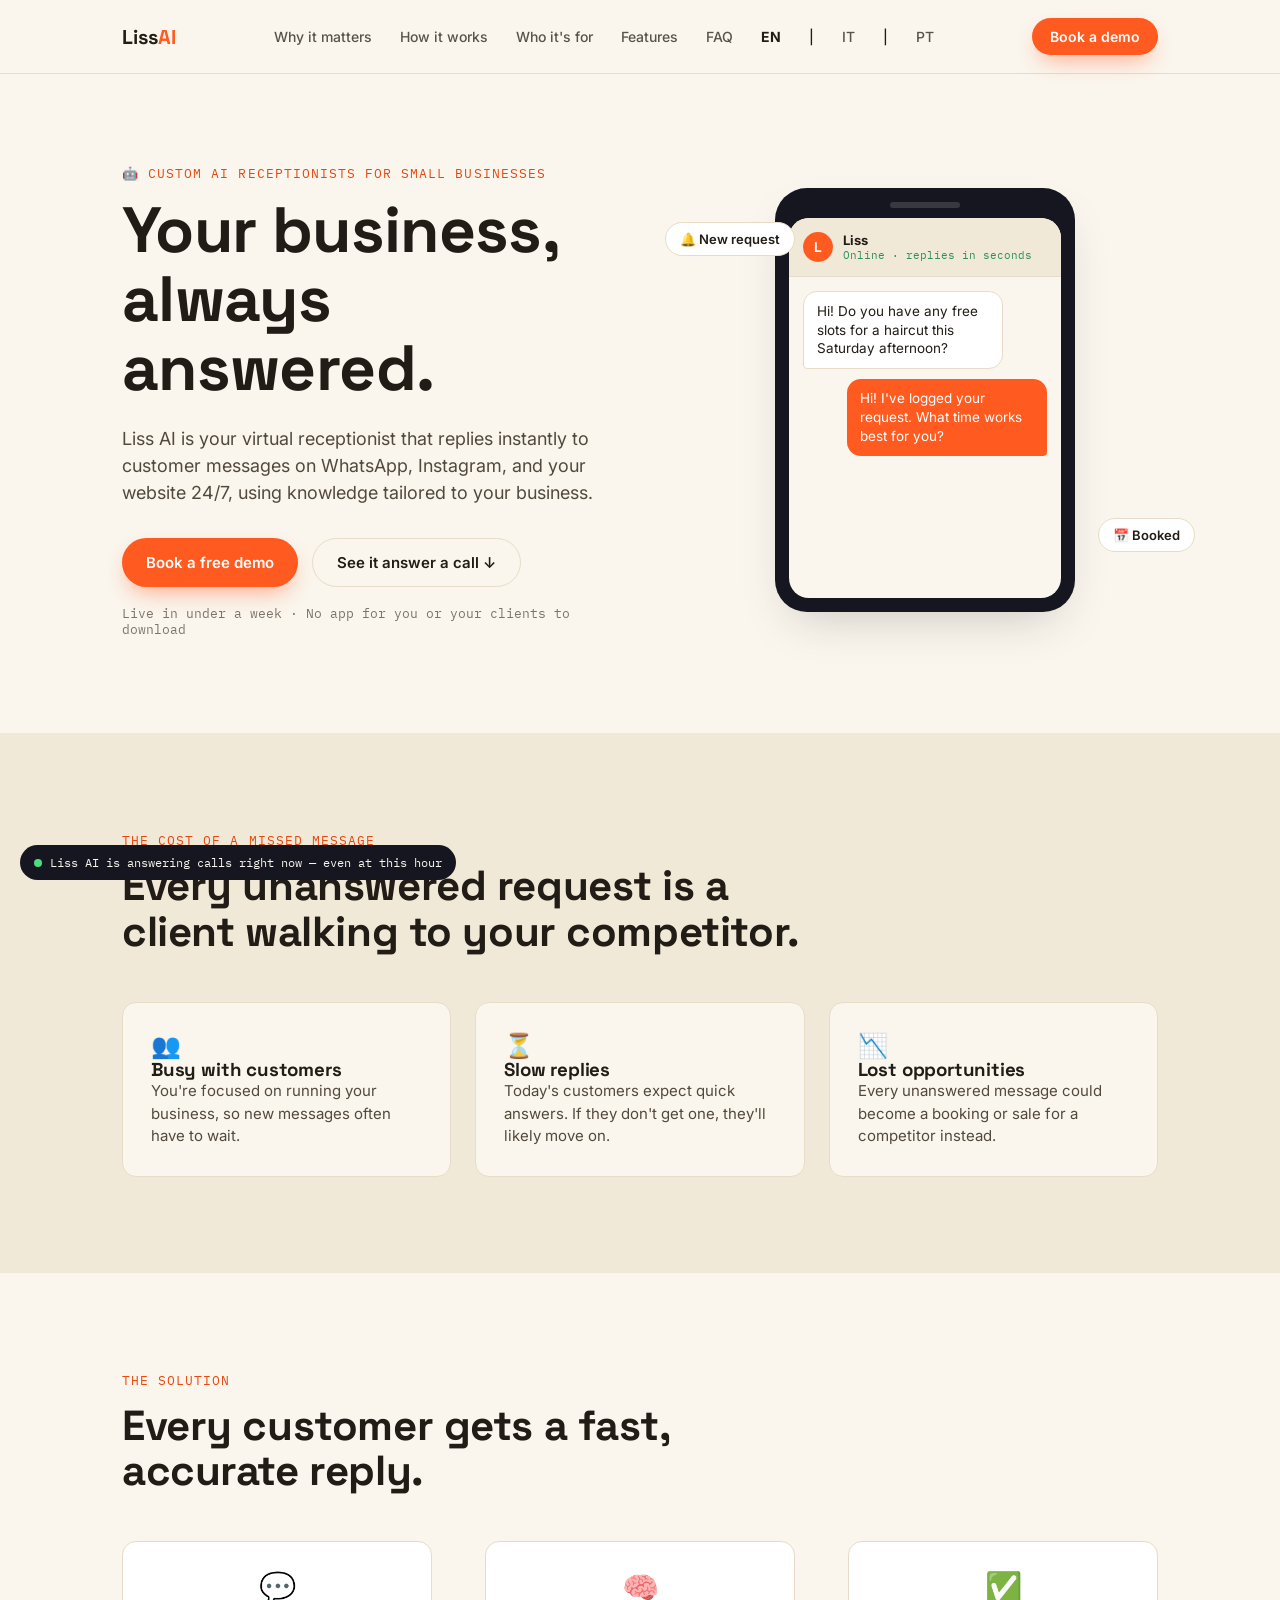
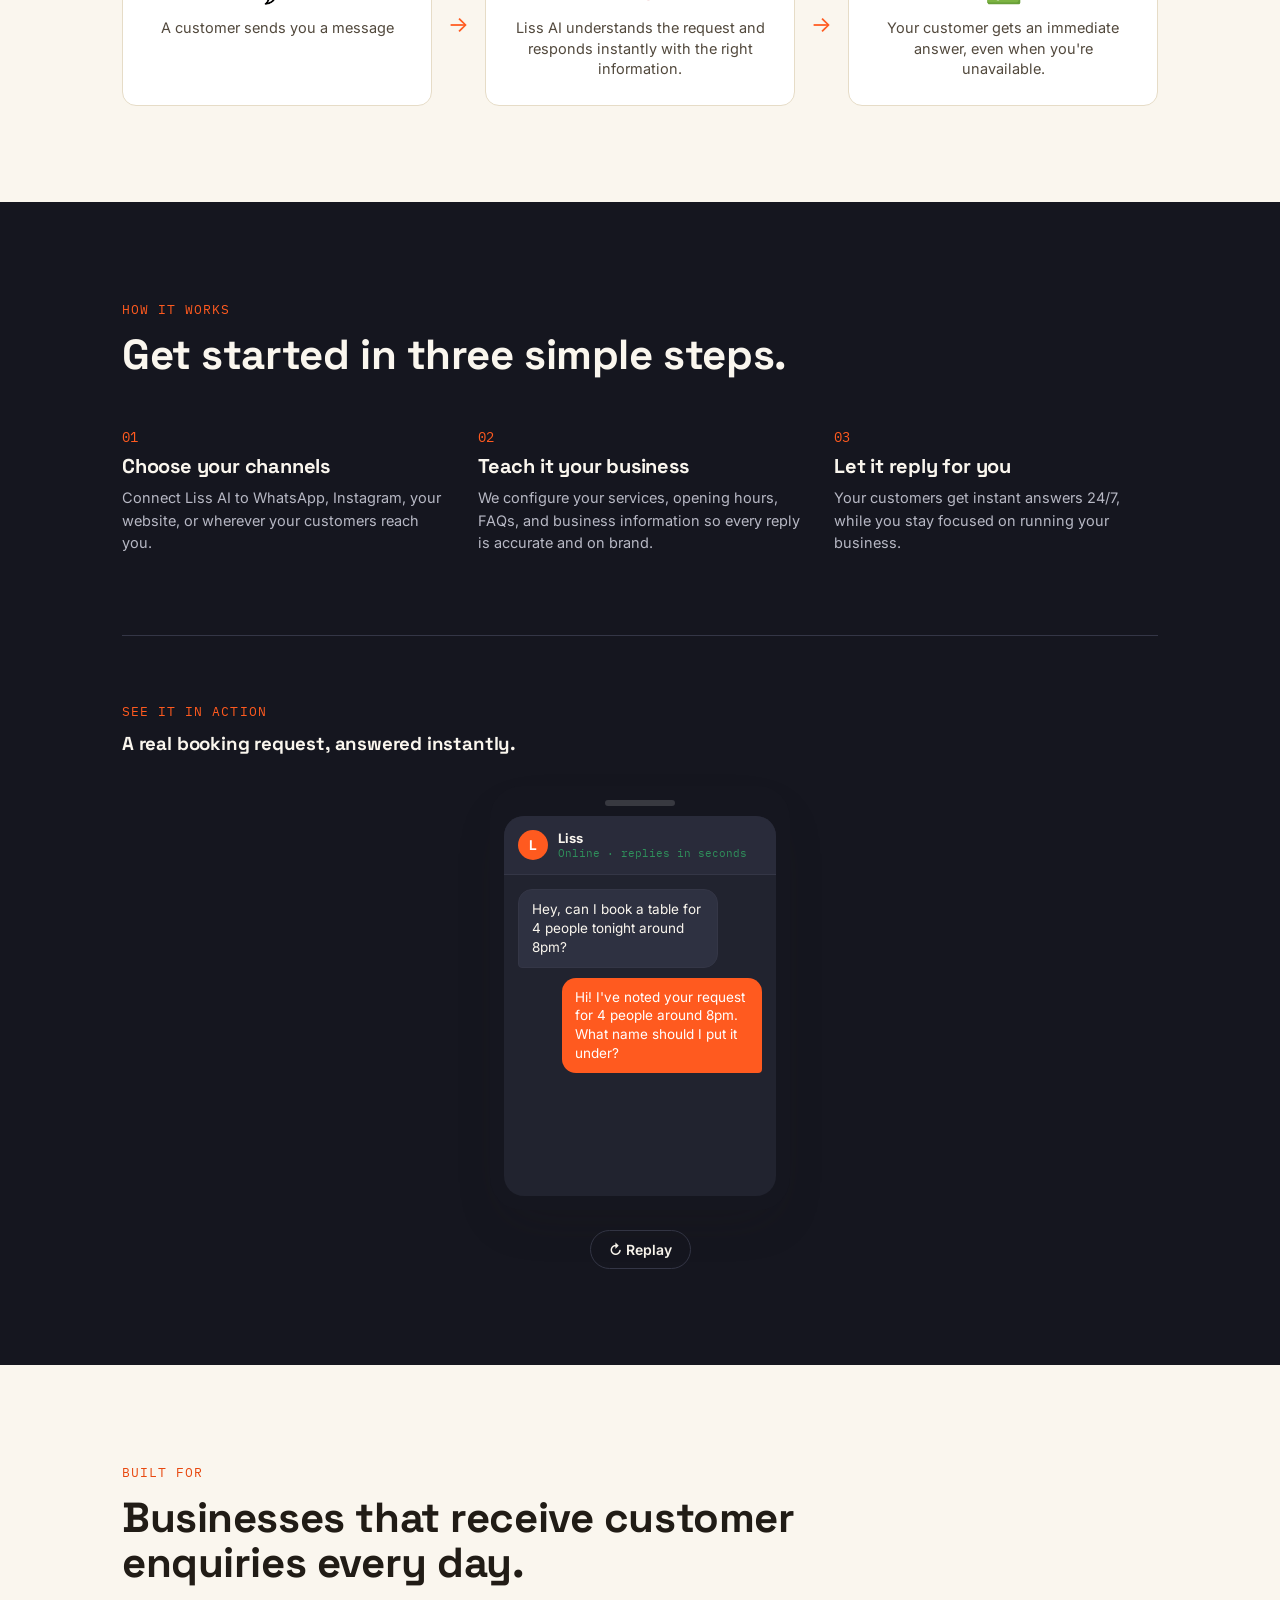
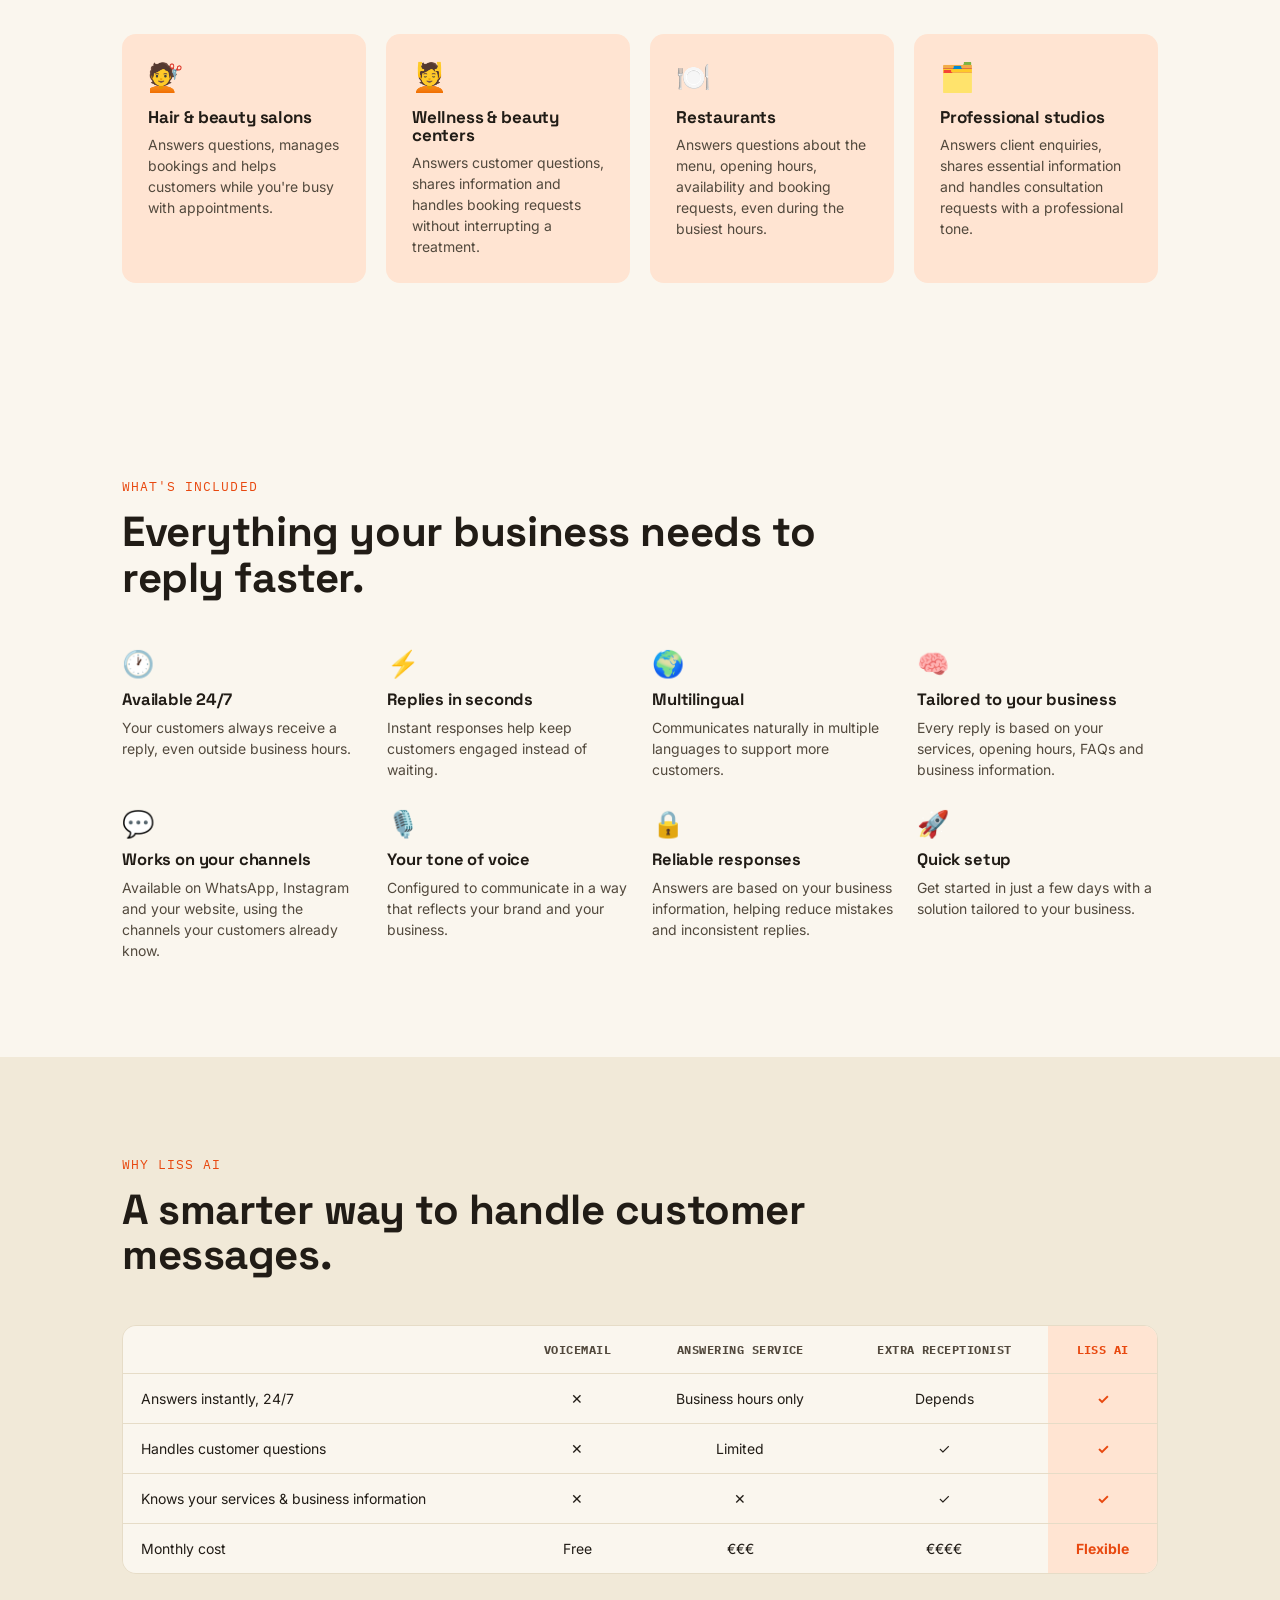
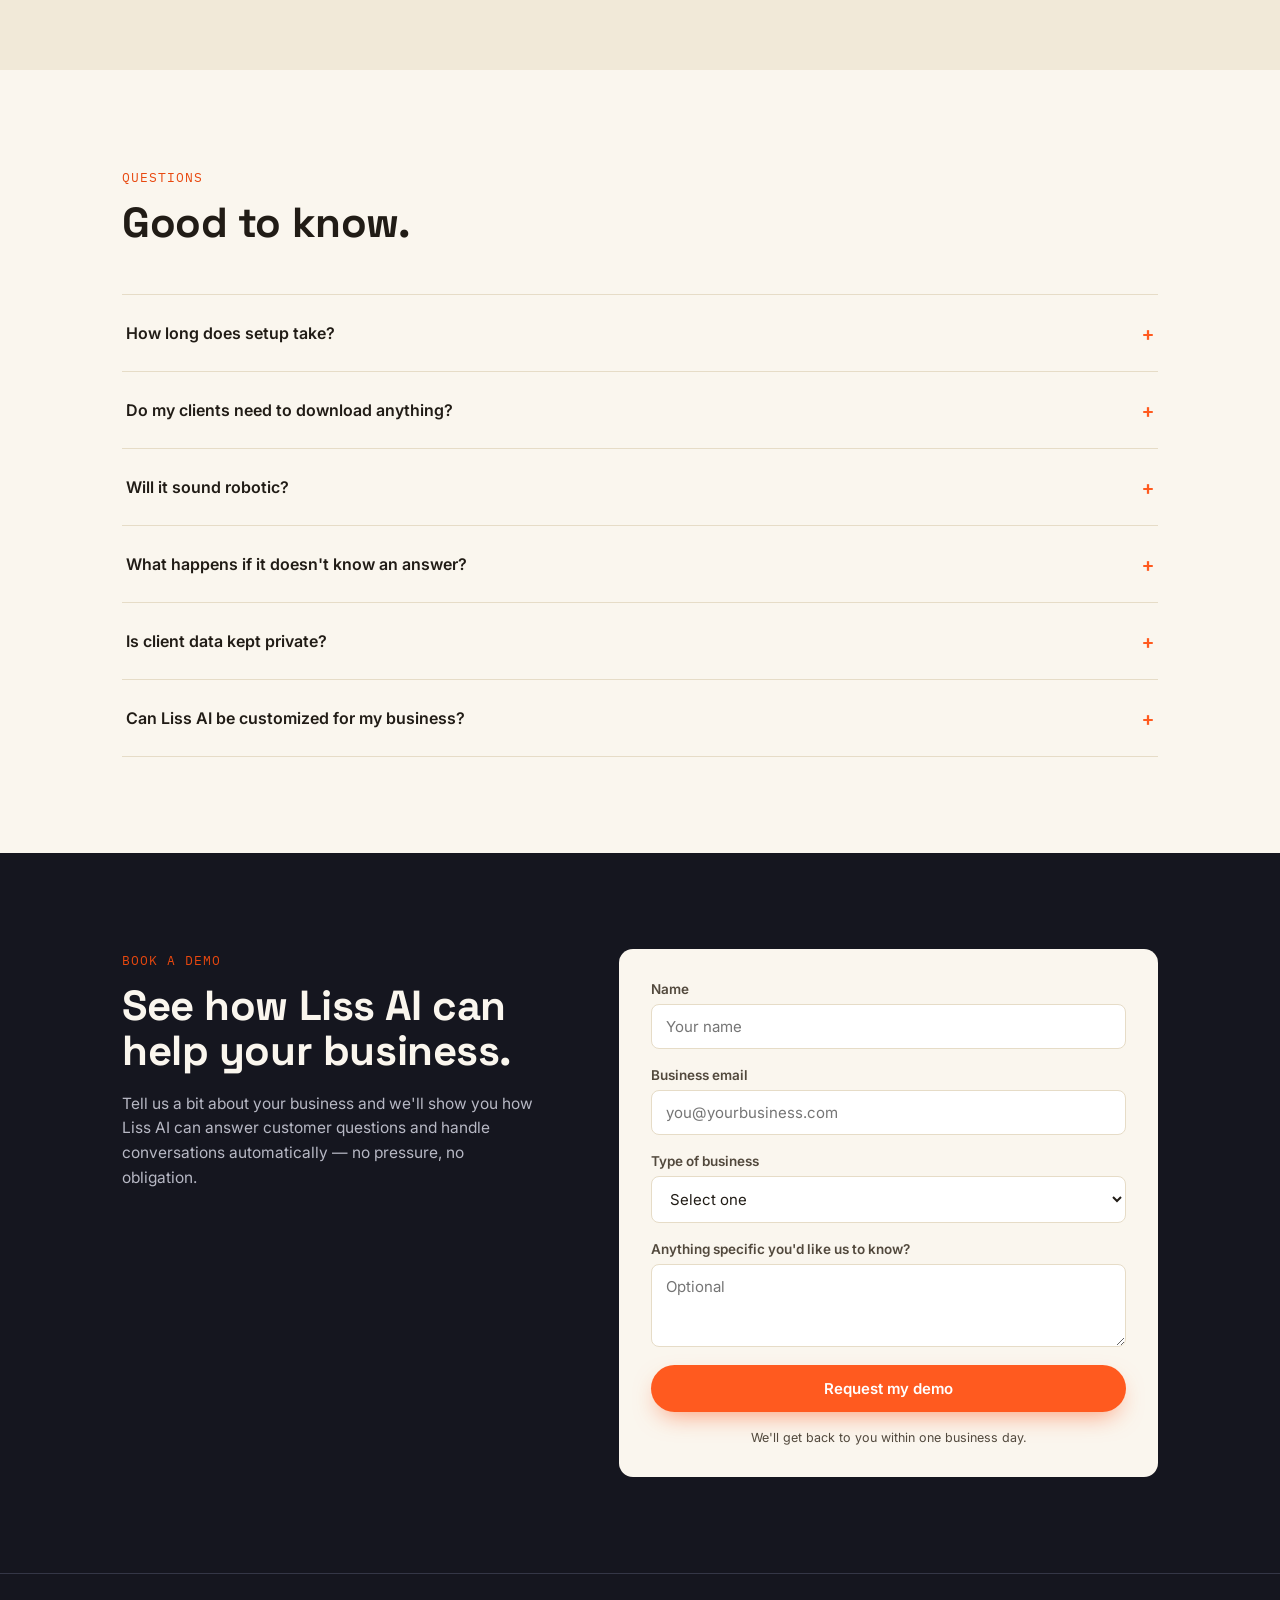
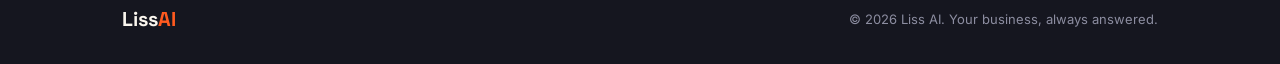
==== commit 7f019523: "Add hreflang links for multiple languages Added alternate language links for SEO." ====
--- a/index.html
+++ b/index.html
@@ -10,6 +10,10 @@
 <link rel="preconnect" href="https://fonts.gstatic.com" crossorigin>
 <link href="https://fonts.googleapis.com/css2?family=Space+Grotesk:wght@400;500;600;700&family=Inter:wght@400;500;600;700&family=IBM+Plex+Mono:wght@400;500&display=swap" rel="stylesheet">
 <link rel="stylesheet" href="style.css">
+  <link rel="alternate" hreflang="en" href="https://tuodominio.com/" />
+<link rel="alternate" hreflang="it" href="https://tuodominio.com/it/" />
+<link rel="alternate" hreflang="pt" href="https://tuodominio.com/pt/" />
+<link rel="alternate" hreflang="x-default" href="https://tuodominio.com/" />
 </head>
 <body>
 
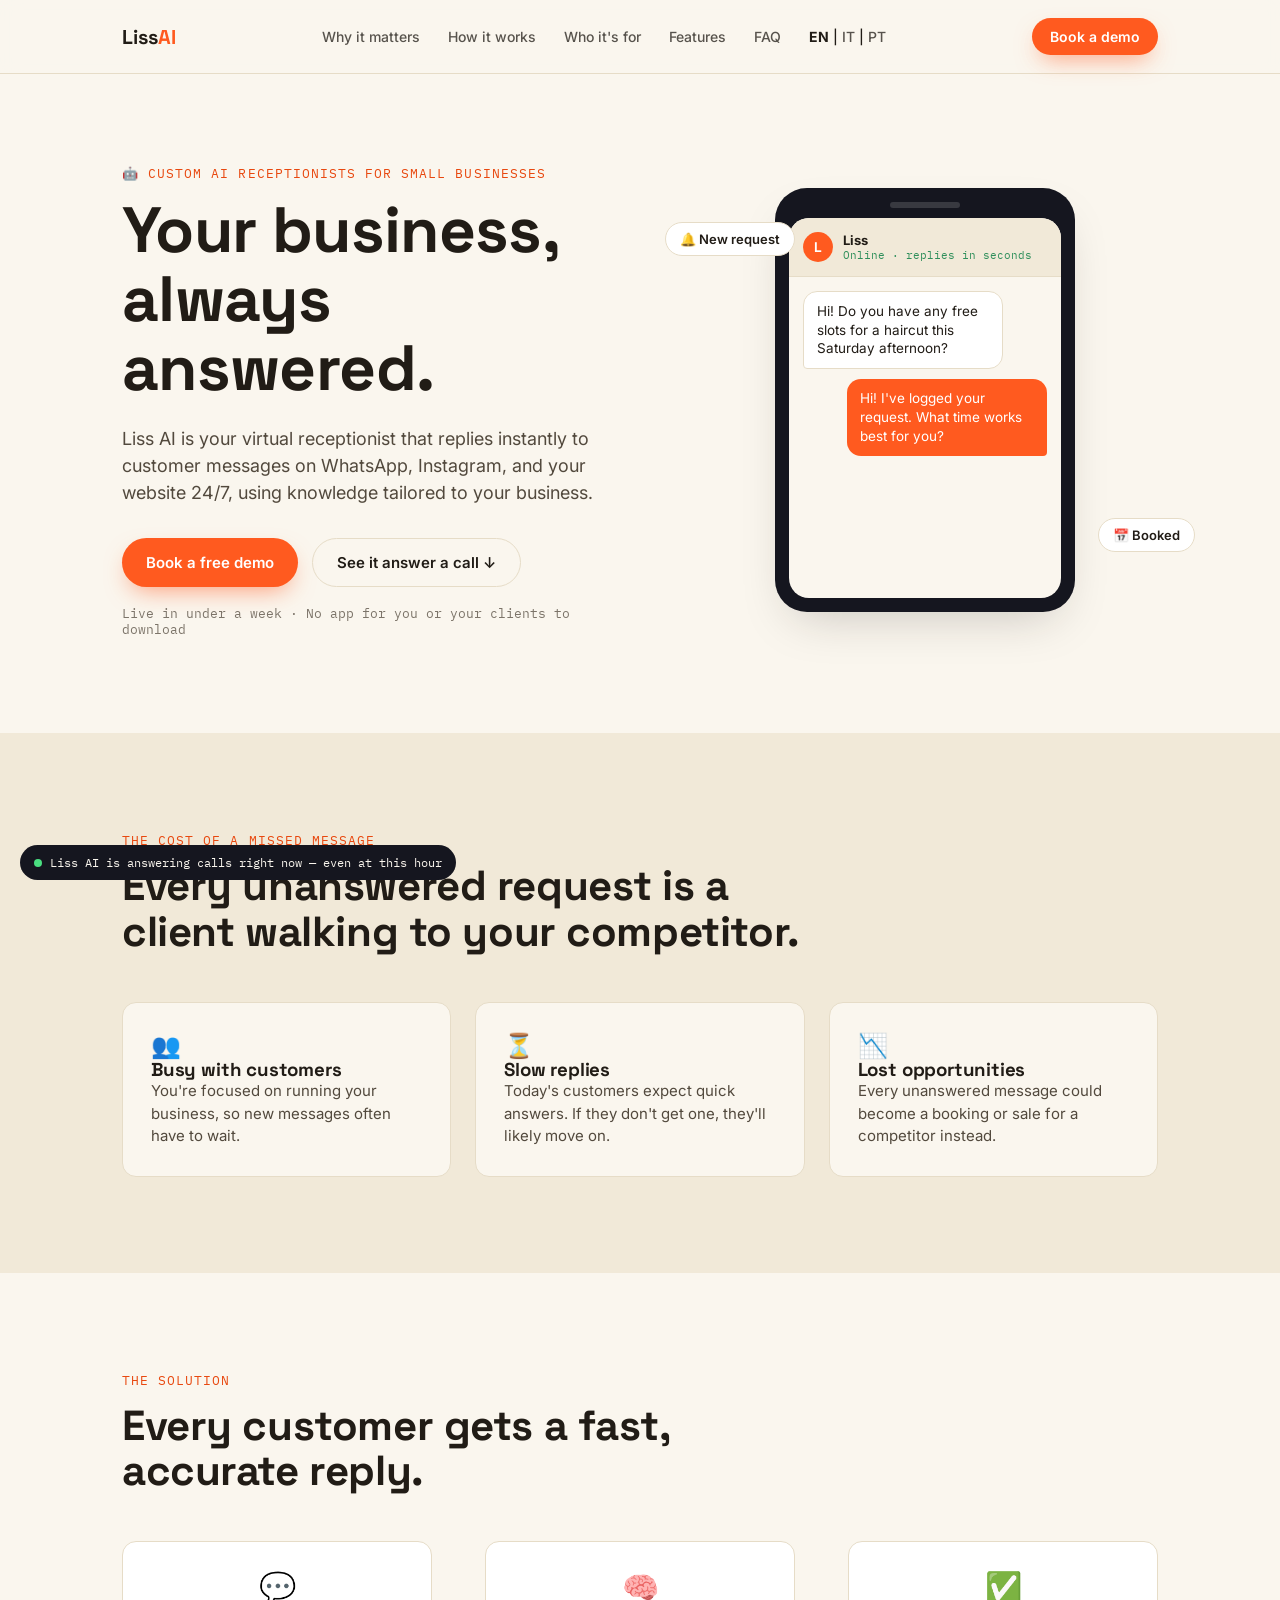
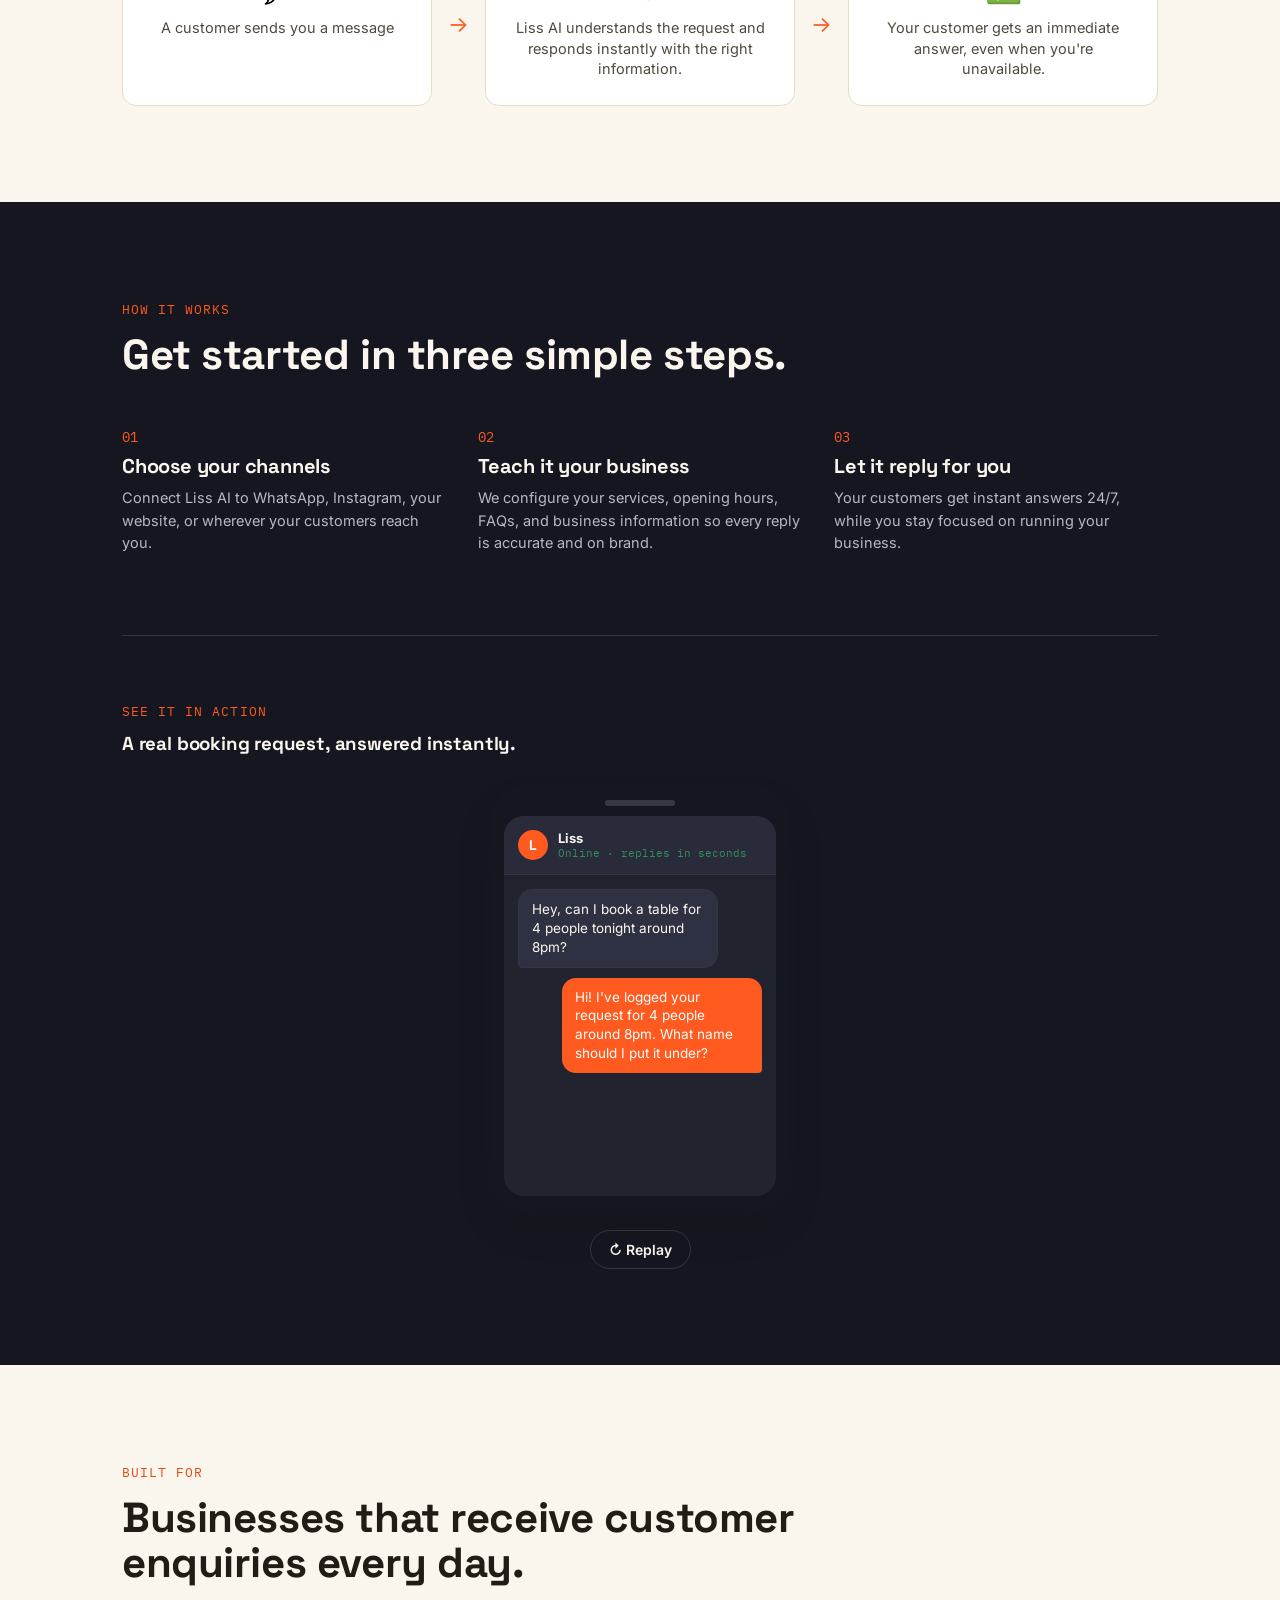
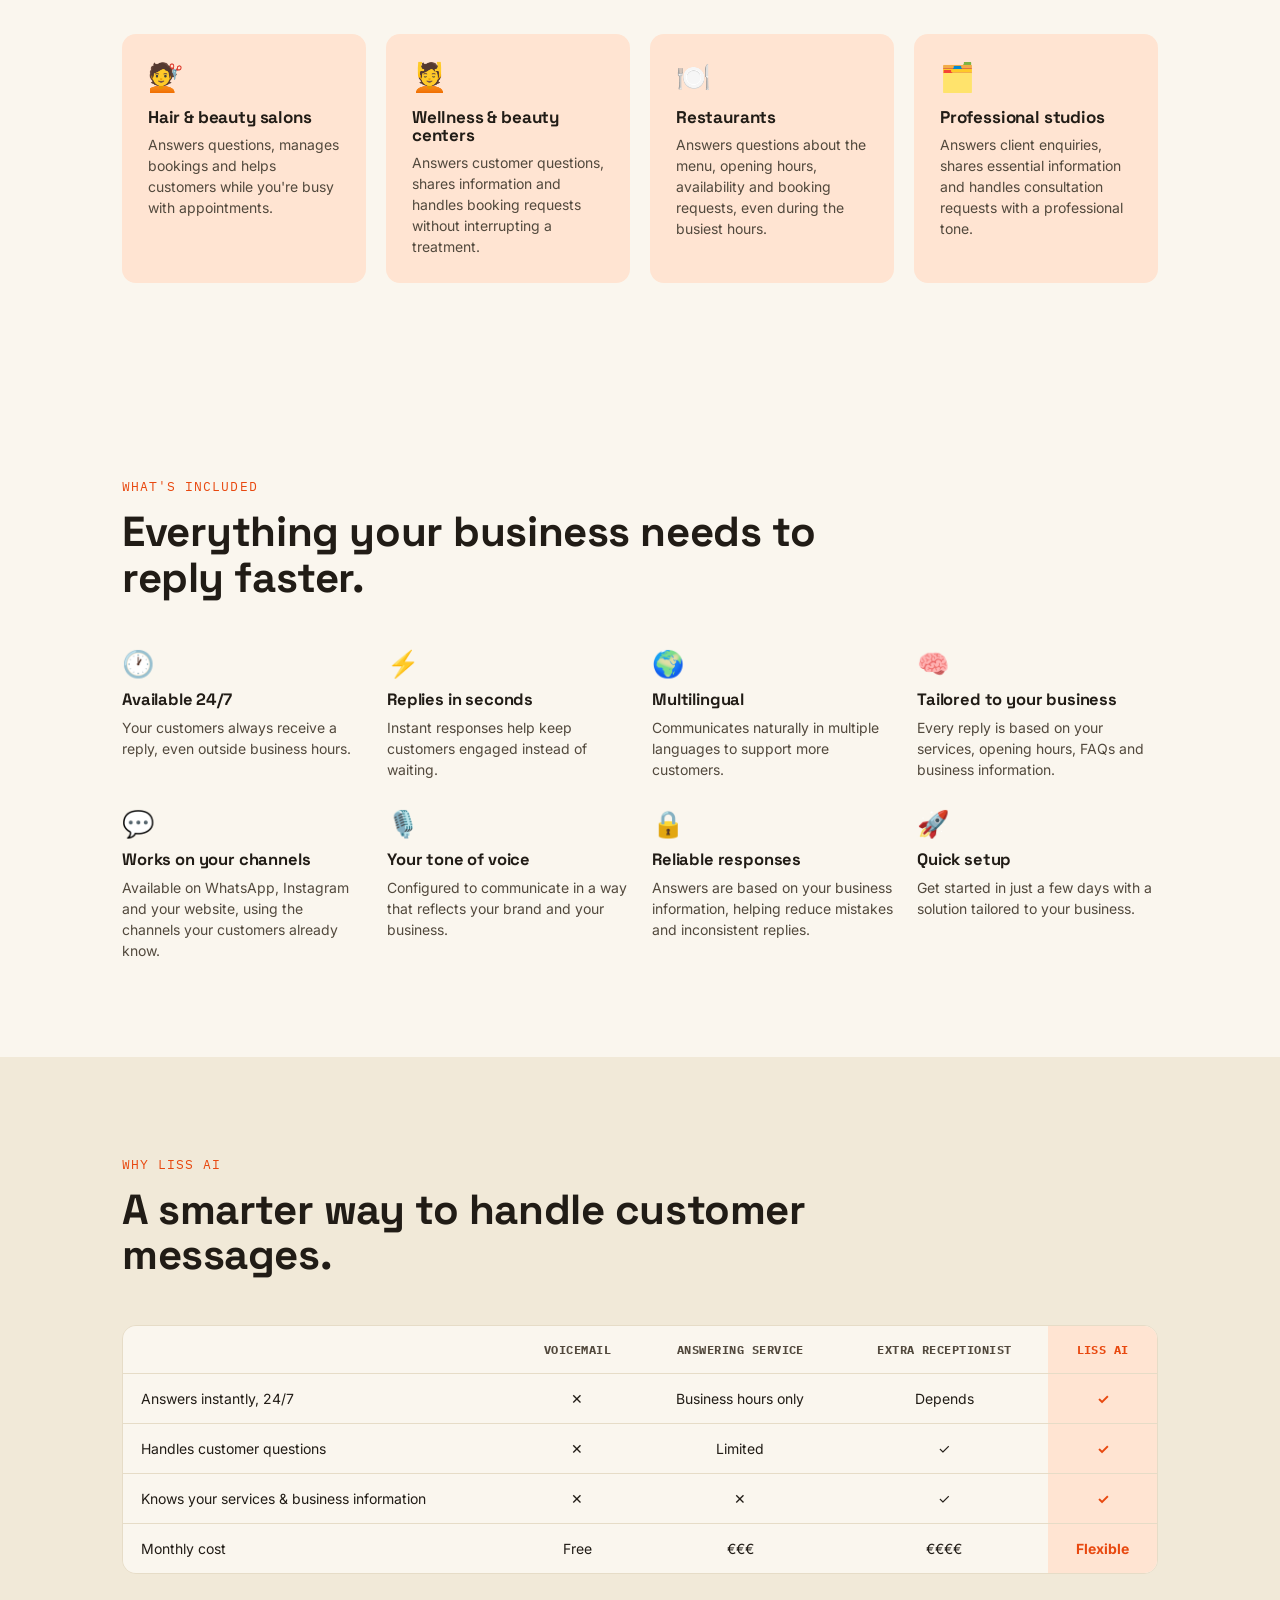
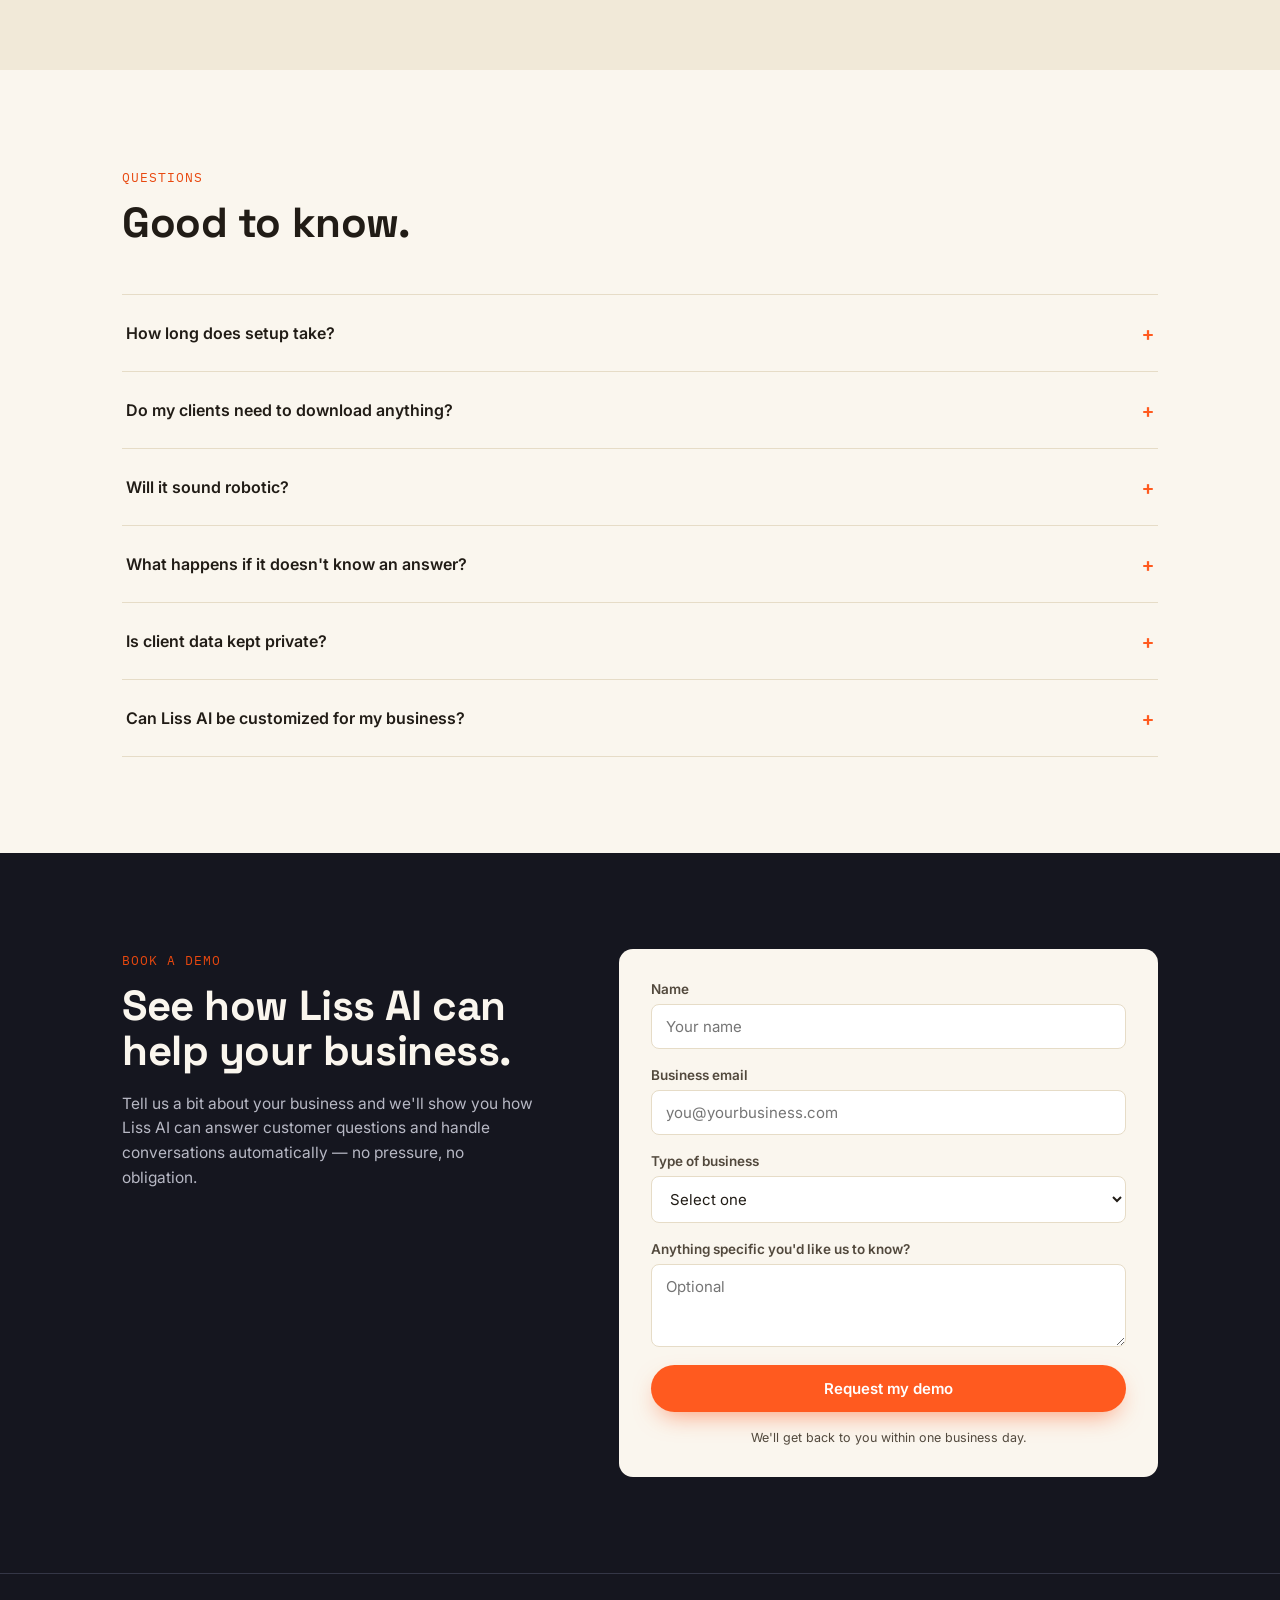
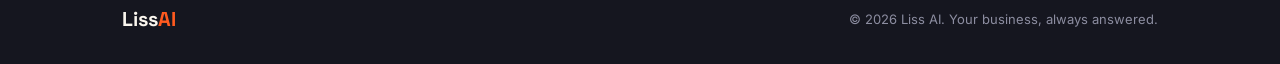
==== commit 8594cd3b: "Add language switcher to navigation" ====
--- a/index.html
+++ b/index.html
@@ -10,10 +10,10 @@
 <link rel="preconnect" href="https://fonts.gstatic.com" crossorigin>
 <link href="https://fonts.googleapis.com/css2?family=Space+Grotesk:wght@400;500;600;700&family=Inter:wght@400;500;600;700&family=IBM+Plex+Mono:wght@400;500&display=swap" rel="stylesheet">
 <link rel="stylesheet" href="style.css">
-  <link rel="alternate" hreflang="en" href="https://tuodominio.com/" />
-<link rel="alternate" hreflang="it" href="https://tuodominio.com/it/" />
-<link rel="alternate" hreflang="pt" href="https://tuodominio.com/pt/" />
-<link rel="alternate" hreflang="x-default" href="https://tuodominio.com/" />
+<link rel="alternate" hreflang="en" href="https://getlissai.com/" />
+<link rel="alternate" hreflang="it" href="https://getlissai.com/" />
+<link rel="alternate" hreflang="pt" href="https://getlissai.com/" />
+<link rel="alternate" hreflang="x-default" href="https://getlissai.com/" />
 </head>
 <body>
 
@@ -25,13 +25,15 @@
 <header class="nav">
   <div class="nav-inner">
     <a href="#top" class="logo">Liss<span>AI</span></a>
-    <nav class="nav-links">
+   <nav class="nav-links">
   <a href="#problem">Why it matters</a>
   <a href="#how">How it works</a>
   <a href="#audience">Who it's for</a>
   <a href="#features">Features</a>
   <a href="#faq">FAQ</a>
-  <strong>EN</strong> | <a href="./it/">IT</a> | <a href="./pt/">PT</a>
+  <span class="lang-switch">
+    <strong>EN</strong> | <a href="./it/">IT</a> | <a href="./pt/">PT</a>
+  </span>
 </nav>
     <a href="#demo-form" class="btn btn-primary btn-small">Book a demo</a>
   </div>
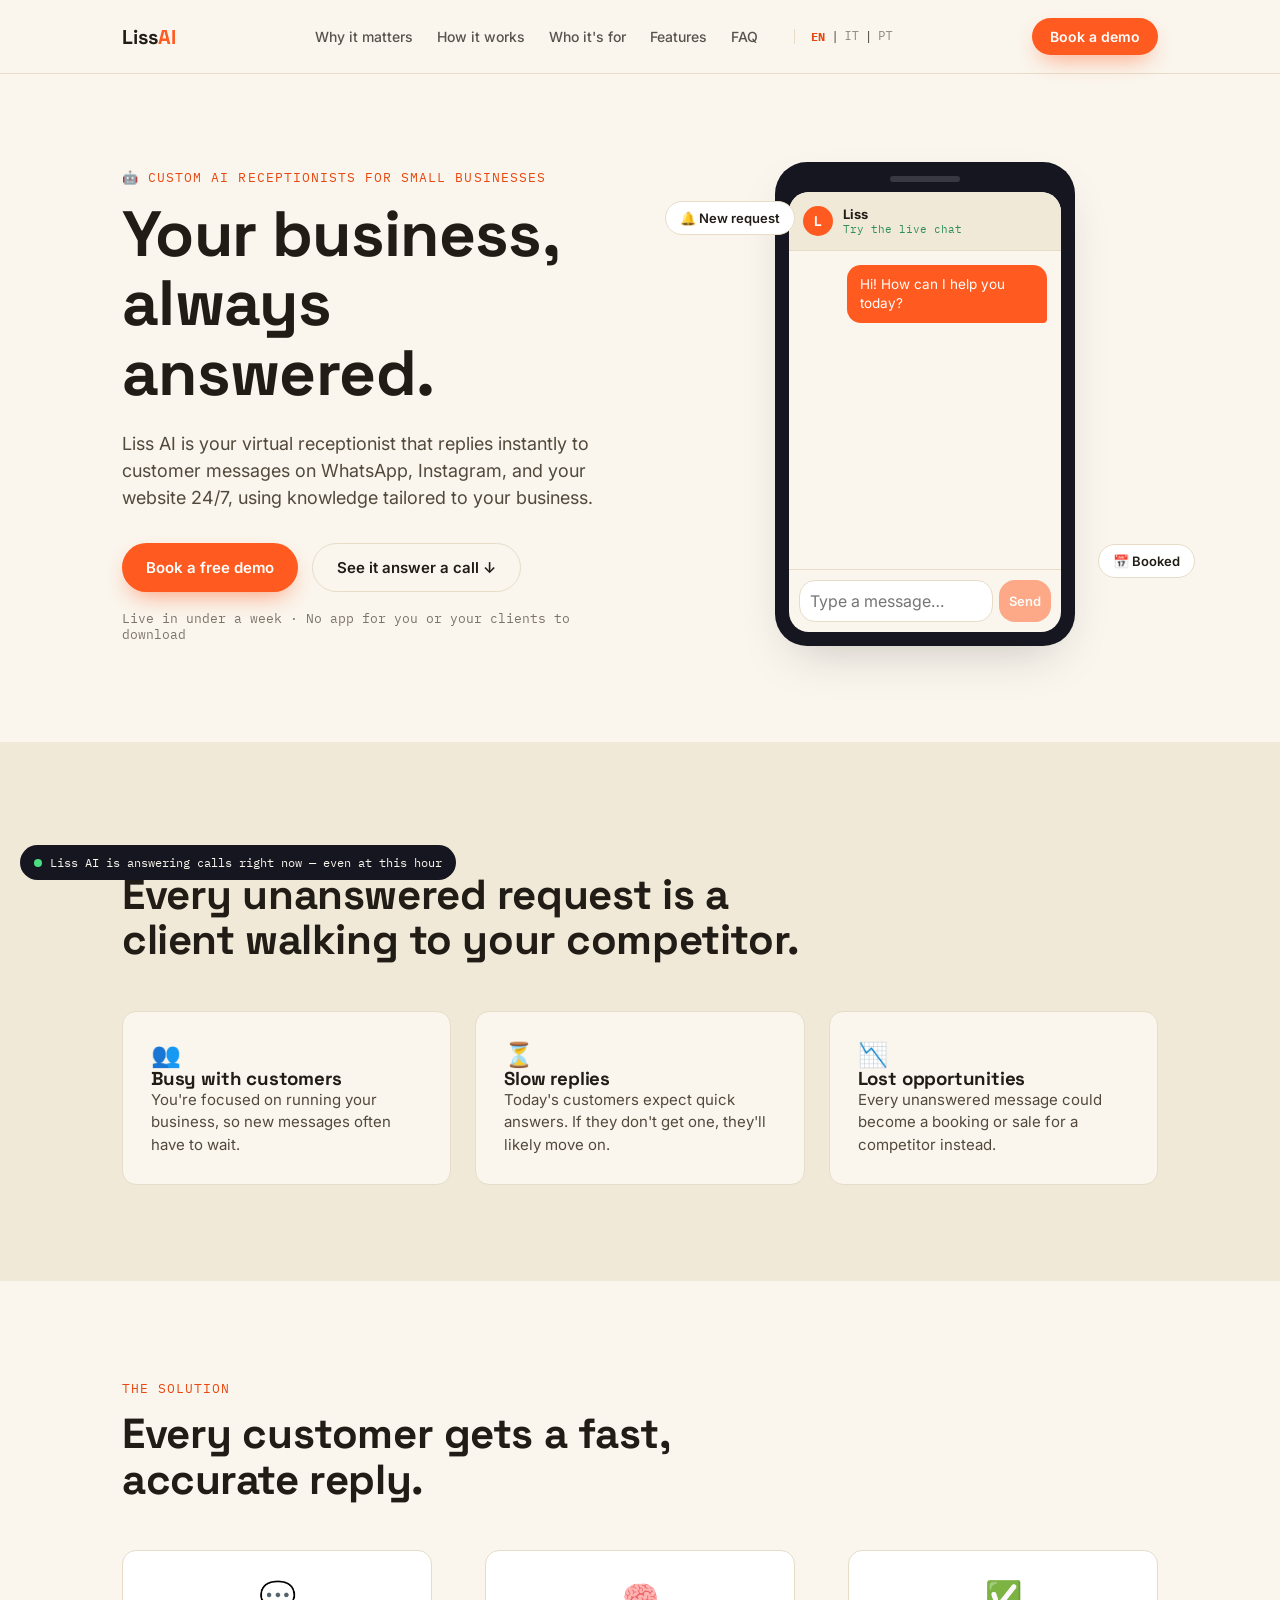
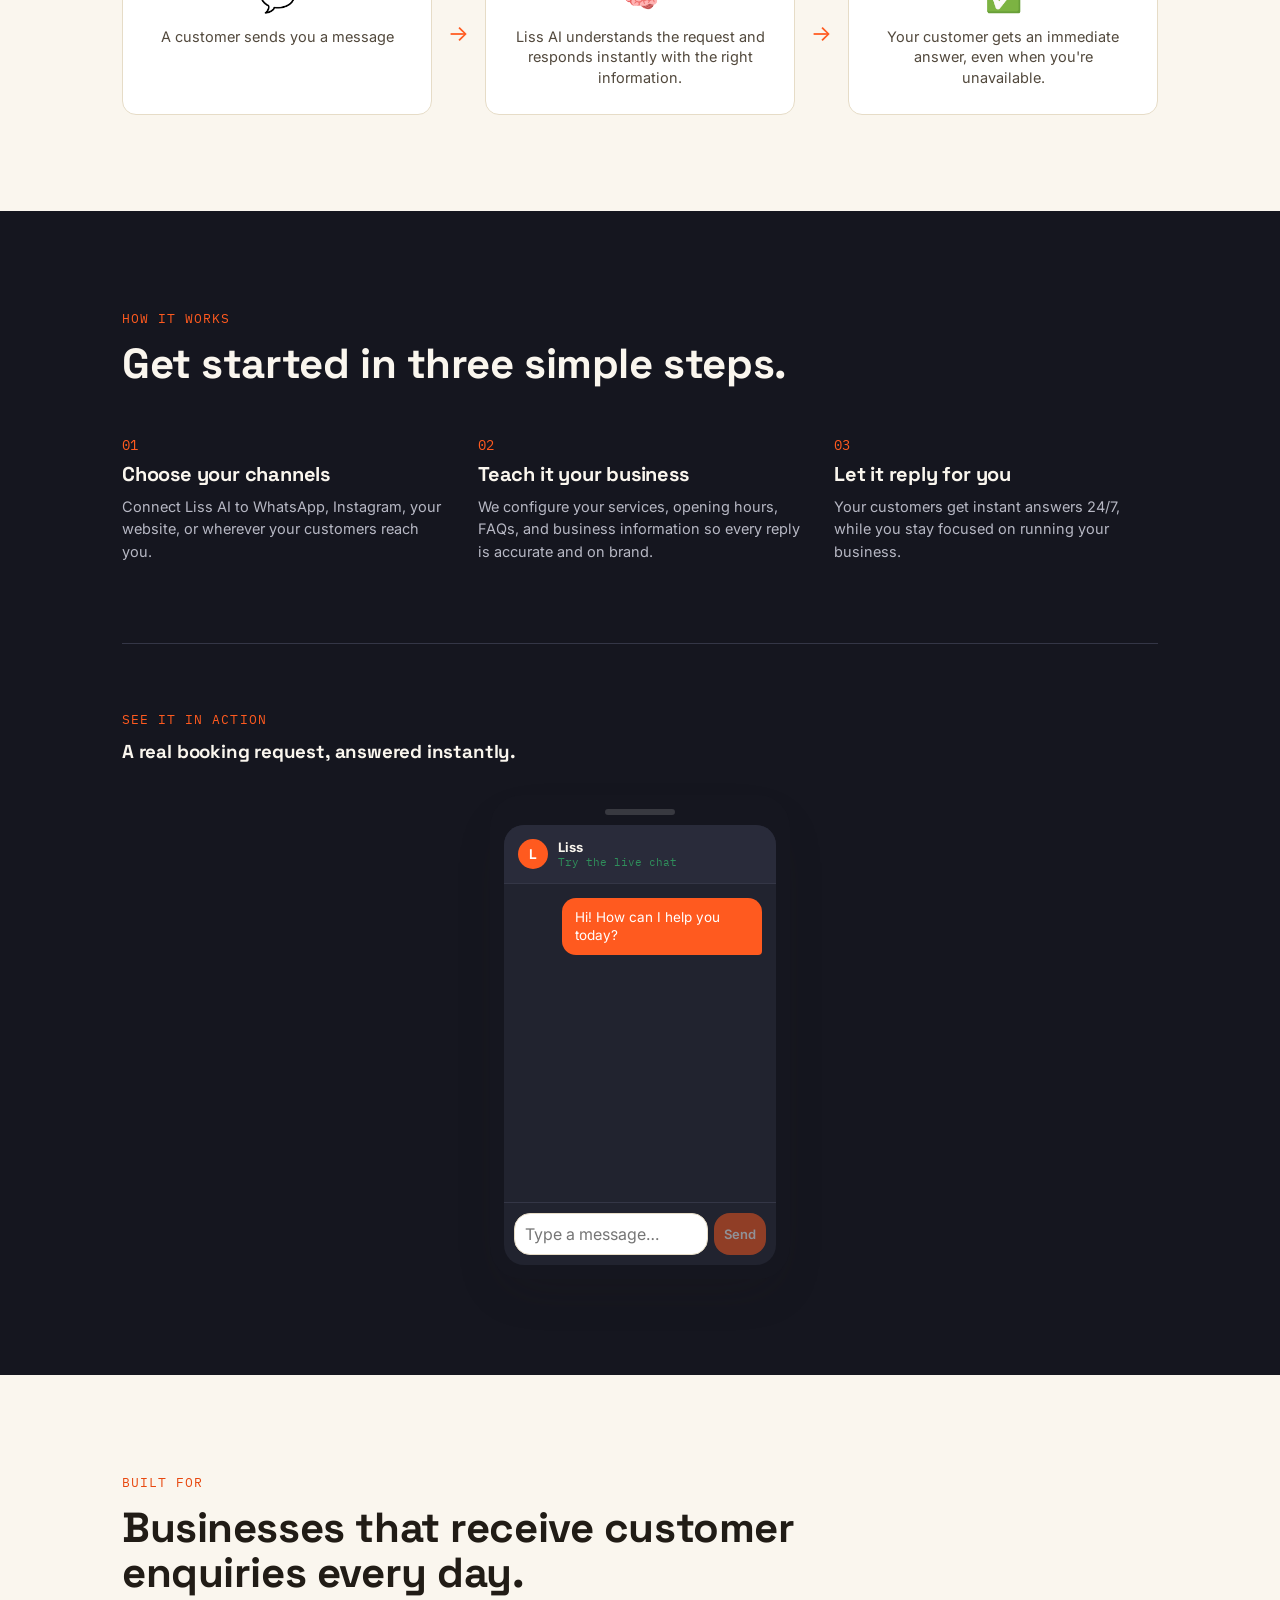
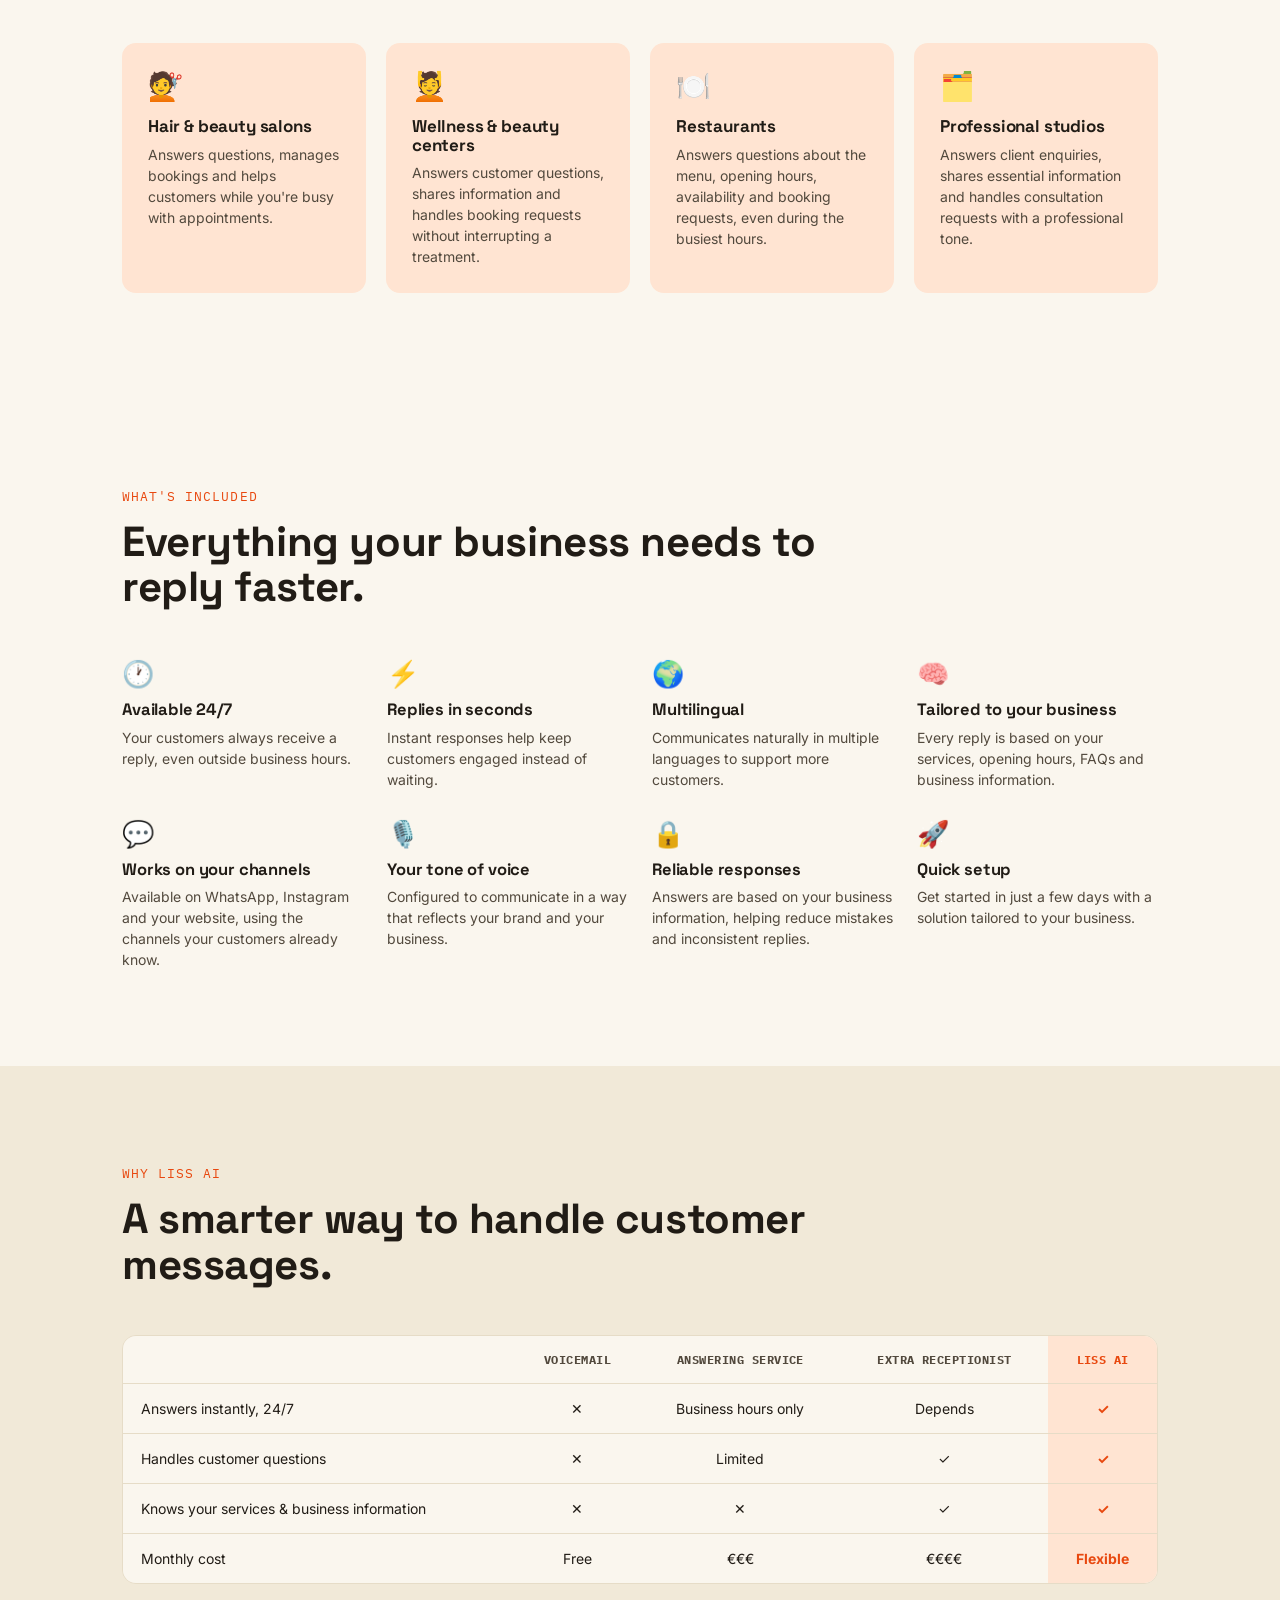
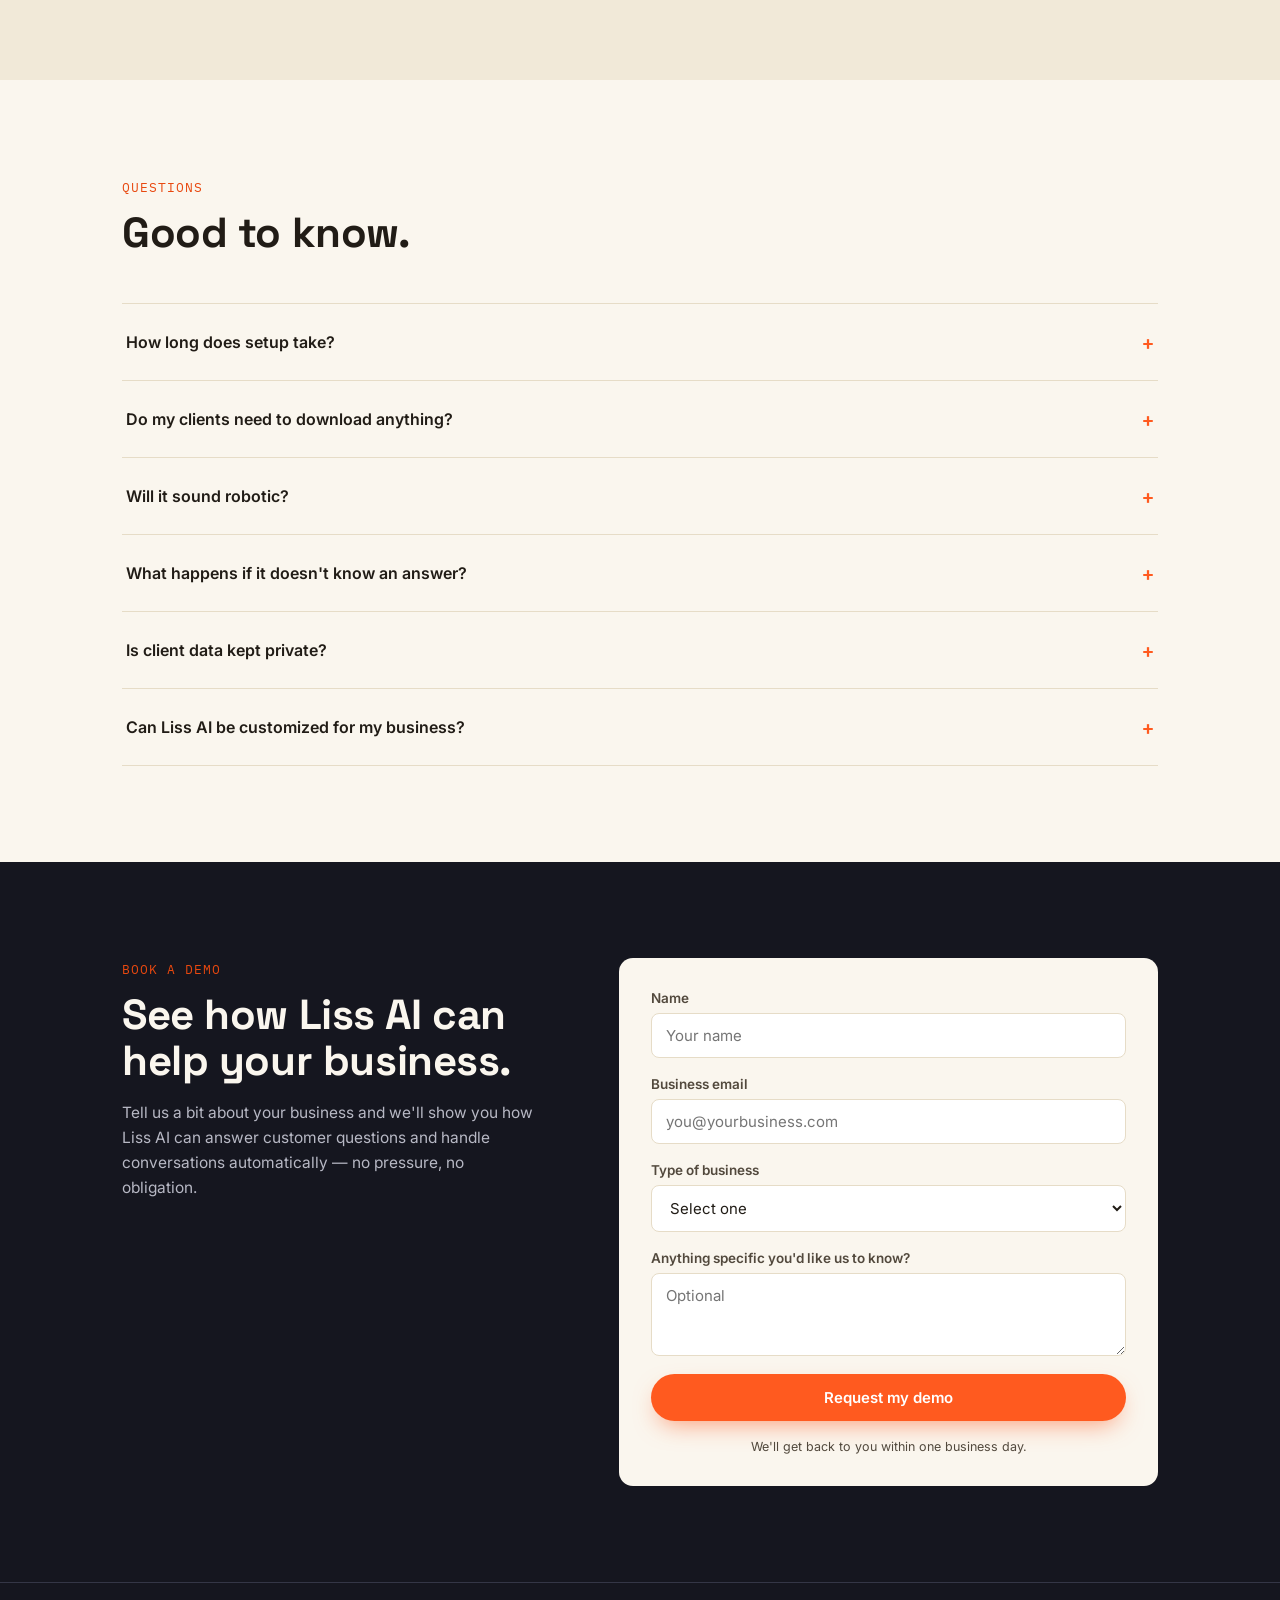
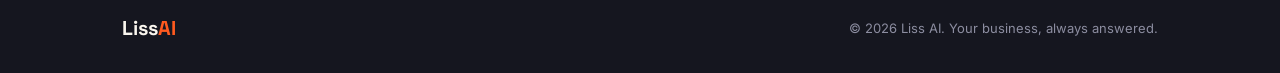
==== commit 07750e08: "Replace scripted phone demos with configurable live Make chat" ====
--- a/index.html
+++ b/index.html
@@ -1,470 +1,470 @@
-<!DOCTYPE html>
-<html lang="en">
-<head>
-<meta charset="UTF-8">
-<meta name="viewport" content="width=device-width, initial-scale=1.0">
-<title>Liss AI — Your business, always answered</title>
-<meta name="description" content="Liss AI is the AI receptionist that answers calls, books appointments and never sleeps — built for salons, clinics, restaurants and studios.">
-<link rel="icon" href="data:,">
-<link rel="preconnect" href="https://fonts.googleapis.com">
-<link rel="preconnect" href="https://fonts.gstatic.com" crossorigin>
-<link href="https://fonts.googleapis.com/css2?family=Space+Grotesk:wght@400;500;600;700&family=Inter:wght@400;500;600;700&family=IBM+Plex+Mono:wght@400;500&display=swap" rel="stylesheet">
-<link rel="stylesheet" href="style.css">
-<link rel="alternate" hreflang="en" href="https://getlissai.com/" />
-<link rel="alternate" hreflang="it" href="https://getlissai.com/" />
-<link rel="alternate" hreflang="pt" href="https://getlissai.com/" />
-<link rel="alternate" hreflang="x-default" href="https://getlissai.com/" />
-</head>
-<body>
-
-<div class="status-pill" id="statusPill">
-  <span class="dot"></span>
-  <span>Liss is answering clients right now</span>
-</div>
-
-<header class="nav">
-  <div class="nav-inner">
-    <a href="#top" class="logo">Liss<span>AI</span></a>
-   <nav class="nav-links">
-  <a href="#problem">Why it matters</a>
-  <a href="#how">How it works</a>
-  <a href="#audience">Who it's for</a>
-  <a href="#features">Features</a>
-  <a href="#faq">FAQ</a>
-  <span class="lang-switch">
-    <strong>EN</strong> | <a href="./it/">IT</a> | <a href="./pt/">PT</a>
-  </span>
-</nav>
-    <a href="#demo-form" class="btn btn-primary btn-small">Book a demo</a>
-  </div>
-</header>
-
-<main id="top">
-
-  <!-- HERO -->
-  <section class="hero">
-    <div class="hero-inner">
-      <div class="hero-copy">
-        <p class="eyebrow">🤖 Custom AI Receptionists for Small Businesses</p>
-        <h1>Your business,<br>always answered.</h1>
-        <p class="hero-sub">Liss AI is your virtual receptionist that replies instantly to customer messages on WhatsApp, Instagram, and your website 24/7, using knowledge tailored to your business.</p>
-        <div class="hero-actions">
-          <a href="#demo-form" class="btn btn-primary">Book a free demo</a>
-          <a href="#demo" class="btn btn-ghost">See it answer a call ↓</a>
-        </div>
-        <p class="hero-note">Live in under a week · No app for you or your clients to download</p>
-      </div>
-      <div class="hero-visual" aria-hidden="true">
-        <div class="phone-mock">
-          <div class="phone-notch"></div>
-          <div class="phone-screen">
-            <div class="chat-header">
-              <div class="chat-avatar">L</div>
-              <div>
-                <div class="chat-name">Liss</div>
-                <div class="chat-status">Online · replies in seconds</div>
-              </div>
-            </div>
-            <div class="chat-body" id="heroChat"></div>
-          </div>
-        </div>
-        <div class="floaty floaty-1">🔔 New request</div>
-        <div class="floaty floaty-2">📅 Booked</div>
-      </div>
-    </div>
-  </section>
-
-  <!-- PROBLEM -->
-  <section id="problem" class="problem">
-    <div class="section-inner">
-      <p class="eyebrow eyebrow-dark">The cost of a missed message</p>
-      <h2>Every unanswered request is a client walking to your competitor.</h2>
-     <div class="problem-grid">
-
-  <article class="problem-card">
-    <div class="problem-icon">👥</div>
-    <h3>Busy with customers</h3>
-    <p>
-      You're focused on running your business, so new messages often have to wait.
-    </p>
-  </article>
-
-  <article class="problem-card">
-    <div class="problem-icon">⏳</div>
-    <h3>Slow replies</h3>
-    <p>
-      Today's customers expect quick answers. If they don't get one, they'll likely move on.
-    </p>
-  </article>
-
-  <article class="problem-card">
-    <div class="problem-icon">📉</div>
-    <h3>Lost opportunities</h3>
-    <p>
-      Every unanswered message could become a booking or sale for a competitor instead.
-    </p>
-  </article>
-
-</div>
-    </div>
-  </section>
-
- <!-- SOLUTION FLOW -->
-<section class="solution">
-  <div class="section-inner">
-    <p class="eyebrow">The Solution</p>
-    <h2>Every customer gets a fast, accurate reply.</h2>
-
-    <div class="flow">
-
-      <div class="flow-step">
-        <div class="flow-icon">💬</div>
-        <p>A customer sends you a message</p>
-      </div>
-
-      <div class="flow-arrow">→</div>
-
-      <div class="flow-step">
-        <div class="flow-icon">🧠</div>
-        <p>Liss AI understands the request and responds instantly with the right information.</p>
-      </div>
-
-      <div class="flow-arrow">→</div>
-
-      <div class="flow-step">
-        <div class="flow-icon">✅</div>
-        <p>Your customer gets an immediate answer, even when you're unavailable.</p>
-      </div>
-
-    </div>
-  </div>
-</section>
-
- <!-- HOW IT WORKS + LIVE DEMO (dark band) -->
-<section id="how" class="dark-band">
-  <div class="section-inner">
-    <p class="eyebrow eyebrow-light">How it works</p>
-    <h2 class="light">Get started in three simple steps.</h2>
-
-    <div class="how-grid">
-      <div class="how-step">
-        <span class="how-num">01</span>
-        <h3>Choose your channels</h3>
-        <p>Connect Liss AI to WhatsApp, Instagram, your website, or wherever your customers reach you.</p>
-      </div>
-
-      <div class="how-step">
-        <span class="how-num">02</span>
-        <h3>Teach it your business</h3>
-        <p>We configure your services, opening hours, FAQs, and business information so every reply is accurate and on brand.</p>
-      </div>
-
-      <div class="how-step">
-        <span class="how-num">03</span>
-        <h3>Let it reply for you</h3>
-        <p>Your customers get instant answers 24/7, while you stay focused on running your business.</p>
-      </div>
-    </div>
-
-    <!-- (LIVE DEMO) -->
-      <div id="demo" class="demo-block">
-        <p class="eyebrow eyebrow-light">See it in action</p>
-        <h3 class="light">A real booking request, answered instantly.</h3>
-        <div class="demo-phone">
-          <div class="phone-mock phone-mock-dark">
-            <div class="phone-notch"></div>
-            <div class="phone-screen">
-              <div class="chat-header">
-                <div class="chat-avatar">L</div>
-                <div>
-                  <div class="chat-name">Liss</div>
-                  <div class="chat-status">Online · replies in seconds</div>
-                </div>
-              </div>
-              <div class="chat-body" id="demoChat"></div>
-            </div>
-          </div>
-          <button class="btn btn-ghost btn-light btn-small" id="replayDemo">↻ Replay</button>
-        </div>
-      </div>
-    </div>
-  </section>
-
-  <!-- AUDIENCE -->
-  <section id="audience" class="audience">
-    <div class="section-inner">
-      <p class="eyebrow">Built for</p>
-      <h2>Businesses that receive customer enquiries every day.</h2>
-      <div class="audience-grid">
-        <div class="audience-card">
-          <span class="audience-icon">💇</span>
-          <h3>Hair &amp; beauty salons</h3>
-          <p>Answers questions, manages bookings and helps customers while you're busy with appointments.</p>
-        </div>
-        <div class="audience-card">
-          <span class="audience-icon">💆</span>
-          <h3>Wellness &amp; beauty centers</h3>
-          <p>Answers customer questions, shares information and handles booking requests without interrupting a treatment.</p>
-        </div>
-        <div class="audience-card">
-          <span class="audience-icon">🍽️</span>
-          <h3>Restaurants</h3>
-          <p>Answers questions about the menu, opening hours, availability and booking requests, even during the busiest hours.</p>
-        </div>
-        <div class="audience-card">
-          <span class="audience-icon">🗂️</span>
-          <h3>Professional studios</h3>
-          <p>Answers client enquiries, shares essential information and handles consultation requests with a professional tone.</p>
-        </div>
-      </div>
-    </div>
-  </section>
-
-  <!-- FEATURES -->
-<section id="features" class="features">
-  <div class="section-inner">
-    <p class="eyebrow">What's included</p>
-    <h2>Everything your business needs to reply faster.</h2>
-
-    <div class="features-grid">
-
-      <div class="feature">
-        <span class="feature-icon">🕐</span>
-        <h3>Available 24/7</h3>
-        <p>Your customers always receive a reply, even outside business hours.</p>
-      </div>
-
-      <div class="feature">
-        <span class="feature-icon">⚡</span>
-        <h3>Replies in seconds</h3>
-        <p>Instant responses help keep customers engaged instead of waiting.</p>
-      </div>
-
-      <div class="feature">
-        <span class="feature-icon">🌍</span>
-        <h3>Multilingual</h3>
-        <p>Communicates naturally in multiple languages to support more customers.</p>
-      </div>
-
-      <div class="feature">
-        <span class="feature-icon">🧠</span>
-        <h3>Tailored to your business</h3>
-        <p>Every reply is based on your services, opening hours, FAQs and business information.</p>
-      </div>
-
-      <div class="feature">
-        <span class="feature-icon">💬</span>
-        <h3>Works on your channels</h3>
-        <p>Available on WhatsApp, Instagram and your website, using the channels your customers already know.</p>
-      </div>
-
-      <div class="feature">
-        <span class="feature-icon">🎙️</span>
-        <h3>Your tone of voice</h3>
-        <p>Configured to communicate in a way that reflects your brand and your business.</p>
-      </div>
-
-      <div class="feature">
-        <span class="feature-icon">🔒</span>
-        <h3>Reliable responses</h3>
-        <p>Answers are based on your business information, helping reduce mistakes and inconsistent replies.</p>
-      </div>
-
-      <div class="feature">
-        <span class="feature-icon">🚀</span>
-        <h3>Quick setup</h3>
-        <p>Get started in just a few days with a solution tailored to your business.</p>
-      </div>
-
-    </div>
-  </div>
-</section>
-
-  <!-- WHY CHOOSE -->
-<section class="why">
-  <div class="section-inner">
-    <p class="eyebrow">Why Liss AI</p>
-    <h2>A smarter way to handle customer messages.</h2>
-
-    <div class="table-wrap">
-      <table class="compare">
-        <thead>
-          <tr>
-            <th></th>
-            <th>Voicemail</th>
-            <th>Answering service</th>
-            <th>Extra receptionist</th>
-            <th class="highlight">Liss AI</th>
-          </tr>
-        </thead>
-        <tbody>
-          <tr>
-            <td>Answers instantly, 24/7</td>
-            <td>✕</td>
-            <td>Business hours only</td>
-            <td>Depends</td>
-            <td class="highlight">✓</td>
-          </tr>
-          <tr>
-            <td>Handles customer questions</td>
-            <td>✕</td>
-            <td>Limited</td>
-            <td>✓</td>
-            <td class="highlight">✓</td>
-          </tr>
-          <tr>
-            <td>Knows your services &amp; business information</td>
-            <td>✕</td>
-            <td>✕</td>
-            <td>✓</td>
-            <td class="highlight">✓</td>
-          </tr>
-          <tr>
-            <td>Monthly cost</td>
-            <td>Free</td>
-            <td>€€€</td>
-            <td>€€€€</td>
-            <td class="highlight">Flexible</td>
-          </tr>
-        </tbody>
-      </table>
-    </div>
-  </div>
-</section>
-
-<!-- FAQ -->
-<section id="faq" class="faq">
-  <div class="section-inner">
-    <p class="eyebrow">Questions</p>
-    <h2>Good to know.</h2>
-
-    <div class="accordion" id="accordion">
-
-      <div class="acc-item">
-        <button class="acc-trigger">
-          <span>How long does setup take?</span>
-          <span class="acc-icon">+</span>
-        </button>
-        <div class="acc-panel">
-          <p>Most businesses can be ready within a few days. We configure your services, information, and communication style, then test everything before going live.</p>
-        </div>
-      </div>
-
-      <div class="acc-item">
-        <button class="acc-trigger">
-          <span>Do my clients need to download anything?</span>
-          <span class="acc-icon">+</span>
-        </button>
-        <div class="acc-panel">
-          <p>No. Your clients use the channels they already know, such as WhatsApp, Instagram, or your website chat. There is nothing new to install.</p>
-        </div>
-      </div>
-
-      <div class="acc-item">
-        <button class="acc-trigger">
-          <span>Will it sound robotic?</span>
-          <span class="acc-icon">+</span>
-        </button>
-        <div class="acc-panel">
-          <p>No. Liss AI is configured around your business, your tone of voice, and the way you communicate with customers.</p>
-        </div>
-      </div>
-
-      <div class="acc-item">
-        <button class="acc-trigger">
-          <span>What happens if it doesn't know an answer?</span>
-          <span class="acc-icon">+</span>
-        </button>
-        <div class="acc-panel">
-          <p>Liss AI only uses your approved business information. When a request is outside its knowledge, it can identify it instead of making up an answer.</p>
-        </div>
-      </div>
-
-      <div class="acc-item">
-        <button class="acc-trigger">
-          <span>Is client data kept private?</span>
-          <span class="acc-icon">+</span>
-        </button>
-        <div class="acc-panel">
-          <p>Your conversations and business information are handled securely and used only to provide the service.</p>
-        </div>
-      </div>
-
-      <div class="acc-item">
-        <button class="acc-trigger">
-          <span>Can Liss AI be customized for my business?</span>
-          <span class="acc-icon">+</span>
-        </button>
-        <div class="acc-panel">
-          <p>Yes. Each Liss AI setup is customized based on your services, customers, communication style, and business needs.</p>
-        </div>
-      </div>
-
-    </div>
-  </div>
-</section>
-
-  <!-- DEMO BOOKING FORM -->
-<section id="demo-form" class="demo-form-section">
-  <div class="section-inner form-inner">
-    <div class="form-copy">
-      <p class="eyebrow">Book a demo</p>
-      <h2>See how Liss AI can help your business.</h2>
-      <p class="form-sub">
-        Tell us a bit about your business and we'll show you how Liss AI can answer customer questions and handle conversations automatically — no pressure, no obligation.
-      </p>
-    </div>
-
-    <form class="demo-form" id="demoForm">
-
-      <label>
-        Name
-        <input type="text" name="name" required placeholder="Your name">
-      </label>
-
-      <label>
-        Business email
-        <input type="email" name="email" required placeholder="you@yourbusiness.com">
-      </label>
-
-      <label>
-        Type of business
-        <select name="business_type" required>
-          <option value="" disabled selected>Select one</option>
-          <option>Hair or beauty salon</option>
-          <option>Wellness or beauty center</option>
-          <option>Restaurant</option>
-          <option>Professional studio / clinic</option>
-          <option>Other</option>
-        </select>
-      </label>
-
-      <label>
-        Anything specific you'd like us to know?
-        <textarea name="message" rows="3" placeholder="Optional"></textarea>
-      </label>
-
-      <button type="submit" class="btn btn-primary btn-full">
-        Request my demo
-      </button>
-
-      <p class="form-note" id="formNote">
-        We'll get back to you within one business day.
-      </p>
-
-    </form>
-  </div>
-</section>
-
-</main>
-
-<footer class="footer">
-  <div class="section-inner footer-inner">
-    <a href="#top" class="logo">Liss<span>AI</span></a>
-    <p>© <span id="year"></span> Liss AI. Your business, always answered.</p>
-  </div>
-</footer>
-
+<!DOCTYPE html>
+<html lang="en">
+<head>
+<meta charset="UTF-8">
+<meta name="viewport" content="width=device-width, initial-scale=1.0">
+<title>Liss AI — Your business, always answered</title>
+<meta name="description" content="Liss AI is the AI receptionist that answers calls, books appointments and never sleeps — built for salons, clinics, restaurants and studios.">
+<link rel="icon" href="data:,">
+<link rel="preconnect" href="https://fonts.googleapis.com">
+<link rel="preconnect" href="https://fonts.gstatic.com" crossorigin>
+<link href="https://fonts.googleapis.com/css2?family=Space+Grotesk:wght@400;500;600;700&family=Inter:wght@400;500;600;700&family=IBM+Plex+Mono:wght@400;500&display=swap" rel="stylesheet">
+<link rel="stylesheet" href="style.css">
+<link rel="alternate" hreflang="en" href="https://getlissai.com/" />
+<link rel="alternate" hreflang="it" href="https://getlissai.com/" />
+<link rel="alternate" hreflang="pt" href="https://getlissai.com/" />
+<link rel="alternate" hreflang="x-default" href="https://getlissai.com/" />
+</head>
+<body>
+
+<div class="status-pill" id="statusPill">
+  <span class="dot"></span>
+  <span>Liss is answering clients right now</span>
+</div>
+
+<header class="nav">
+  <div class="nav-inner">
+    <a href="#top" class="logo">Liss<span>AI</span></a>
+   <nav class="nav-links">
+  <a href="#problem">Why it matters</a>
+  <a href="#how">How it works</a>
+  <a href="#audience">Who it's for</a>
+  <a href="#features">Features</a>
+  <a href="#faq">FAQ</a>
+  <span class="lang-switch">
+    <strong>EN</strong> | <a href="./it/">IT</a> | <a href="./pt/">PT</a>
+  </span>
+</nav>
+    <a href="#demo-form" class="btn btn-primary btn-small">Book a demo</a>
+  </div>
+</header>
+
+<main id="top">
+
+  <!-- HERO -->
+  <section class="hero">
+    <div class="hero-inner">
+      <div class="hero-copy">
+        <p class="eyebrow">🤖 Custom AI Receptionists for Small Businesses</p>
+        <h1>Your business,<br>always answered.</h1>
+        <p class="hero-sub">Liss AI is your virtual receptionist that replies instantly to customer messages on WhatsApp, Instagram, and your website 24/7, using knowledge tailored to your business.</p>
+        <div class="hero-actions">
+          <a href="#demo-form" class="btn btn-primary">Book a free demo</a>
+          <a href="#demo" class="btn btn-ghost">See it answer a call ↓</a>
+        </div>
+        <p class="hero-note">Live in under a week · No app for you or your clients to download</p>
+      </div>
+      <div class="hero-visual">
+        <div class="phone-mock">
+          <div class="phone-notch"></div>
+          <div class="phone-screen">
+            <div class="chat-header">
+              <div class="chat-avatar">L</div>
+              <div>
+                <div class="chat-name">Liss</div>
+                <div class="chat-status">Online · replies in seconds</div>
+              </div>
+            </div>
+            <div class="chat-body" id="heroChat" role="log" aria-label="Liss chat" aria-live="polite" aria-relevant="additions" tabindex="0"><div class="bubble out" lang="en">Hi! How can I help you today?</div></div>
+          </div>
+        </div>
+        <div class="floaty floaty-1">🔔 New request</div>
+        <div class="floaty floaty-2">📅 Booked</div>
+      </div>
+    </div>
+  </section>
+
+  <!-- PROBLEM -->
+  <section id="problem" class="problem">
+    <div class="section-inner">
+      <p class="eyebrow eyebrow-dark">The cost of a missed message</p>
+      <h2>Every unanswered request is a client walking to your competitor.</h2>
+     <div class="problem-grid">
+
+  <article class="problem-card">
+    <div class="problem-icon">👥</div>
+    <h3>Busy with customers</h3>
+    <p>
+      You're focused on running your business, so new messages often have to wait.
+    </p>
+  </article>
+
+  <article class="problem-card">
+    <div class="problem-icon">⏳</div>
+    <h3>Slow replies</h3>
+    <p>
+      Today's customers expect quick answers. If they don't get one, they'll likely move on.
+    </p>
+  </article>
+
+  <article class="problem-card">
+    <div class="problem-icon">📉</div>
+    <h3>Lost opportunities</h3>
+    <p>
+      Every unanswered message could become a booking or sale for a competitor instead.
+    </p>
+  </article>
+
+</div>
+    </div>
+  </section>
+
+ <!-- SOLUTION FLOW -->
+<section class="solution">
+  <div class="section-inner">
+    <p class="eyebrow">The Solution</p>
+    <h2>Every customer gets a fast, accurate reply.</h2>
+
+    <div class="flow">
+
+      <div class="flow-step">
+        <div class="flow-icon">💬</div>
+        <p>A customer sends you a message</p>
+      </div>
+
+      <div class="flow-arrow">→</div>
+
+      <div class="flow-step">
+        <div class="flow-icon">🧠</div>
+        <p>Liss AI understands the request and responds instantly with the right information.</p>
+      </div>
+
+      <div class="flow-arrow">→</div>
+
+      <div class="flow-step">
+        <div class="flow-icon">✅</div>
+        <p>Your customer gets an immediate answer, even when you're unavailable.</p>
+      </div>
+
+    </div>
+  </div>
+</section>
+
+ <!-- HOW IT WORKS + LIVE DEMO (dark band) -->
+<section id="how" class="dark-band">
+  <div class="section-inner">
+    <p class="eyebrow eyebrow-light">How it works</p>
+    <h2 class="light">Get started in three simple steps.</h2>
+
+    <div class="how-grid">
+      <div class="how-step">
+        <span class="how-num">01</span>
+        <h3>Choose your channels</h3>
+        <p>Connect Liss AI to WhatsApp, Instagram, your website, or wherever your customers reach you.</p>
+      </div>
+
+      <div class="how-step">
+        <span class="how-num">02</span>
+        <h3>Teach it your business</h3>
+        <p>We configure your services, opening hours, FAQs, and business information so every reply is accurate and on brand.</p>
+      </div>
+
+      <div class="how-step">
+        <span class="how-num">03</span>
+        <h3>Let it reply for you</h3>
+        <p>Your customers get instant answers 24/7, while you stay focused on running your business.</p>
+      </div>
+    </div>
+
+    <!-- (LIVE DEMO) -->
+      <div id="demo" class="demo-block">
+        <p class="eyebrow eyebrow-light">See it in action</p>
+        <h3 class="light">A real booking request, answered instantly.</h3>
+        <div class="demo-phone">
+          <div class="phone-mock phone-mock-dark">
+            <div class="phone-notch"></div>
+            <div class="phone-screen">
+              <div class="chat-header">
+                <div class="chat-avatar">L</div>
+                <div>
+                  <div class="chat-name">Liss</div>
+                  <div class="chat-status">Online · replies in seconds</div>
+                </div>
+              </div>
+              <div class="chat-body" id="demoChat" role="log" aria-label="Liss chat" aria-live="polite" aria-relevant="additions" tabindex="0"><div class="bubble out" lang="en">Hi! How can I help you today?</div></div>
+            </div>
+          </div>
+        </div>
+      </div>
+    </div>
+  </section>
+
+  <!-- AUDIENCE -->
+  <section id="audience" class="audience">
+    <div class="section-inner">
+      <p class="eyebrow">Built for</p>
+      <h2>Businesses that receive customer enquiries every day.</h2>
+      <div class="audience-grid">
+        <div class="audience-card">
+          <span class="audience-icon">💇</span>
+          <h3>Hair &amp; beauty salons</h3>
+          <p>Answers questions, manages bookings and helps customers while you're busy with appointments.</p>
+        </div>
+        <div class="audience-card">
+          <span class="audience-icon">💆</span>
+          <h3>Wellness &amp; beauty centers</h3>
+          <p>Answers customer questions, shares information and handles booking requests without interrupting a treatment.</p>
+        </div>
+        <div class="audience-card">
+          <span class="audience-icon">🍽️</span>
+          <h3>Restaurants</h3>
+          <p>Answers questions about the menu, opening hours, availability and booking requests, even during the busiest hours.</p>
+        </div>
+        <div class="audience-card">
+          <span class="audience-icon">🗂️</span>
+          <h3>Professional studios</h3>
+          <p>Answers client enquiries, shares essential information and handles consultation requests with a professional tone.</p>
+        </div>
+      </div>
+    </div>
+  </section>
+
+  <!-- FEATURES -->
+<section id="features" class="features">
+  <div class="section-inner">
+    <p class="eyebrow">What's included</p>
+    <h2>Everything your business needs to reply faster.</h2>
+
+    <div class="features-grid">
+
+      <div class="feature">
+        <span class="feature-icon">🕐</span>
+        <h3>Available 24/7</h3>
+        <p>Your customers always receive a reply, even outside business hours.</p>
+      </div>
+
+      <div class="feature">
+        <span class="feature-icon">⚡</span>
+        <h3>Replies in seconds</h3>
+        <p>Instant responses help keep customers engaged instead of waiting.</p>
+      </div>
+
+      <div class="feature">
+        <span class="feature-icon">🌍</span>
+        <h3>Multilingual</h3>
+        <p>Communicates naturally in multiple languages to support more customers.</p>
+      </div>
+
+      <div class="feature">
+        <span class="feature-icon">🧠</span>
+        <h3>Tailored to your business</h3>
+        <p>Every reply is based on your services, opening hours, FAQs and business information.</p>
+      </div>
+
+      <div class="feature">
+        <span class="feature-icon">💬</span>
+        <h3>Works on your channels</h3>
+        <p>Available on WhatsApp, Instagram and your website, using the channels your customers already know.</p>
+      </div>
+
+      <div class="feature">
+        <span class="feature-icon">🎙️</span>
+        <h3>Your tone of voice</h3>
+        <p>Configured to communicate in a way that reflects your brand and your business.</p>
+      </div>
+
+      <div class="feature">
+        <span class="feature-icon">🔒</span>
+        <h3>Reliable responses</h3>
+        <p>Answers are based on your business information, helping reduce mistakes and inconsistent replies.</p>
+      </div>
+
+      <div class="feature">
+        <span class="feature-icon">🚀</span>
+        <h3>Quick setup</h3>
+        <p>Get started in just a few days with a solution tailored to your business.</p>
+      </div>
+
+    </div>
+  </div>
+</section>
+
+  <!-- WHY CHOOSE -->
+<section class="why">
+  <div class="section-inner">
+    <p class="eyebrow">Why Liss AI</p>
+    <h2>A smarter way to handle customer messages.</h2>
+
+    <div class="table-wrap">
+      <table class="compare">
+        <thead>
+          <tr>
+            <th></th>
+            <th>Voicemail</th>
+            <th>Answering service</th>
+            <th>Extra receptionist</th>
+            <th class="highlight">Liss AI</th>
+          </tr>
+        </thead>
+        <tbody>
+          <tr>
+            <td>Answers instantly, 24/7</td>
+            <td>✕</td>
+            <td>Business hours only</td>
+            <td>Depends</td>
+            <td class="highlight">✓</td>
+          </tr>
+          <tr>
+            <td>Handles customer questions</td>
+            <td>✕</td>
+            <td>Limited</td>
+            <td>✓</td>
+            <td class="highlight">✓</td>
+          </tr>
+          <tr>
+            <td>Knows your services &amp; business information</td>
+            <td>✕</td>
+            <td>✕</td>
+            <td>✓</td>
+            <td class="highlight">✓</td>
+          </tr>
+          <tr>
+            <td>Monthly cost</td>
+            <td>Free</td>
+            <td>€€€</td>
+            <td>€€€€</td>
+            <td class="highlight">Flexible</td>
+          </tr>
+        </tbody>
+      </table>
+    </div>
+  </div>
+</section>
+
+<!-- FAQ -->
+<section id="faq" class="faq">
+  <div class="section-inner">
+    <p class="eyebrow">Questions</p>
+    <h2>Good to know.</h2>
+
+    <div class="accordion" id="accordion">
+
+      <div class="acc-item">
+        <button class="acc-trigger">
+          <span>How long does setup take?</span>
+          <span class="acc-icon">+</span>
+        </button>
+        <div class="acc-panel">
+          <p>Most businesses can be ready within a few days. We configure your services, information, and communication style, then test everything before going live.</p>
+        </div>
+      </div>
+
+      <div class="acc-item">
+        <button class="acc-trigger">
+          <span>Do my clients need to download anything?</span>
+          <span class="acc-icon">+</span>
+        </button>
+        <div class="acc-panel">
+          <p>No. Your clients use the channels they already know, such as WhatsApp, Instagram, or your website chat. There is nothing new to install.</p>
+        </div>
+      </div>
+
+      <div class="acc-item">
+        <button class="acc-trigger">
+          <span>Will it sound robotic?</span>
+          <span class="acc-icon">+</span>
+        </button>
+        <div class="acc-panel">
+          <p>No. Liss AI is configured around your business, your tone of voice, and the way you communicate with customers.</p>
+        </div>
+      </div>
+
+      <div class="acc-item">
+        <button class="acc-trigger">
+          <span>What happens if it doesn't know an answer?</span>
+          <span class="acc-icon">+</span>
+        </button>
+        <div class="acc-panel">
+          <p>Liss AI only uses your approved business information. When a request is outside its knowledge, it can identify it instead of making up an answer.</p>
+        </div>
+      </div>
+
+      <div class="acc-item">
+        <button class="acc-trigger">
+          <span>Is client data kept private?</span>
+          <span class="acc-icon">+</span>
+        </button>
+        <div class="acc-panel">
+          <p>Your conversations and business information are handled securely and used only to provide the service.</p>
+        </div>
+      </div>
+
+      <div class="acc-item">
+        <button class="acc-trigger">
+          <span>Can Liss AI be customized for my business?</span>
+          <span class="acc-icon">+</span>
+        </button>
+        <div class="acc-panel">
+          <p>Yes. Each Liss AI setup is customized based on your services, customers, communication style, and business needs.</p>
+        </div>
+      </div>
+
+    </div>
+  </div>
+</section>
+
+  <!-- DEMO BOOKING FORM -->
+<section id="demo-form" class="demo-form-section">
+  <div class="section-inner form-inner">
+    <div class="form-copy">
+      <p class="eyebrow">Book a demo</p>
+      <h2>See how Liss AI can help your business.</h2>
+      <p class="form-sub">
+        Tell us a bit about your business and we'll show you how Liss AI can answer customer questions and handle conversations automatically — no pressure, no obligation.
+      </p>
+    </div>
+
+    <form class="demo-form" id="demoForm">
+
+      <label>
+        Name
+        <input type="text" name="name" required placeholder="Your name">
+      </label>
+
+      <label>
+        Business email
+        <input type="email" name="email" required placeholder="you@yourbusiness.com">
+      </label>
+
+      <label>
+        Type of business
+        <select name="business_type" required>
+          <option value="" disabled selected>Select one</option>
+          <option>Hair or beauty salon</option>
+          <option>Wellness or beauty center</option>
+          <option>Restaurant</option>
+          <option>Professional studio / clinic</option>
+          <option>Other</option>
+        </select>
+      </label>
+
+      <label>
+        Anything specific you'd like us to know?
+        <textarea name="message" rows="3" placeholder="Optional"></textarea>
+      </label>
+
+      <button type="submit" class="btn btn-primary btn-full">
+        Request my demo
+      </button>
+
+      <p class="form-note" id="formNote">
+        We'll get back to you within one business day.
+      </p>
+
+    </form>
+  </div>
+</section>
+
+</main>
+
+<footer class="footer">
+  <div class="section-inner footer-inner">
+    <a href="#top" class="logo">Liss<span>AI</span></a>
+    <p>© <span id="year"></span> Liss AI. Your business, always answered.</p>
+  </div>
+</footer>
+
 <script src="script.js"></script>
-</body>
-</html>
+<script src="chat.js"></script>
+</body>
+</html>
--- a/style.css
+++ b/style.css
@@ -1,613 +1,674 @@
-/* ============================================
-   Liss AI — Design tokens
-   ============================================ */
-:root {
-  --cream: #FAF6EE;
-  --cream-deep: #F1E9D8;
-  --ink: #211C16;
-  --ink-soft: #52493D;
-  --orange: #FF5A1F;
-  --orange-deep: #E8480F;
-  --orange-tint: #FFE4D2;
-  --navy: #15161F;
-  --navy-soft: #21232F;
-  --line: #E6DCC7;
-  --line-dark: #343646;
-  --success: #2F8F5B;
-
-  --font-display: 'Space Grotesk', sans-serif;
-  --font-body: 'Inter', sans-serif;
-  --font-mono: 'IBM Plex Mono', monospace;
-
-  --radius: 14px;
-  --radius-sm: 8px;
-  --shadow: 0 20px 50px -20px rgba(33, 28, 22, 0.25);
+/* ============================================
+   Liss AI — Design tokens
+   ============================================ */
+:root {
+  --cream: #FAF6EE;
+  --cream-deep: #F1E9D8;
+  --ink: #211C16;
+  --ink-soft: #52493D;
+  --orange: #FF5A1F;
+  --orange-deep: #E8480F;
+  --orange-tint: #FFE4D2;
+  --navy: #15161F;
+  --navy-soft: #21232F;
+  --line: #E6DCC7;
+  --line-dark: #343646;
+  --success: #2F8F5B;
+
+  --font-display: 'Space Grotesk', sans-serif;
+  --font-body: 'Inter', sans-serif;
+  --font-mono: 'IBM Plex Mono', monospace;
+
+  --radius: 14px;
+  --radius-sm: 8px;
+  --shadow: 0 20px 50px -20px rgba(33, 28, 22, 0.25);
+}
+
+@media (prefers-reduced-motion: reduce) {
+  *, *::before, *::after {
+    animation-duration: 0.001ms !important;
+    animation-iteration-count: 1 !important;
+    transition-duration: 0.001ms !important;
+    scroll-behavior: auto !important;
+  }
+}
+
+* { box-sizing: border-box; }
+
+html { scroll-behavior: smooth; }
+
+body {
+  margin: 0;
+  font-family: var(--font-body);
+  color: var(--ink);
+  background: var(--cream);
+  -webkit-font-smoothing: antialiased;
+}
+
+h1, h2, h3 {
+  font-family: var(--font-display);
+  margin: 0;
+  line-height: 1.08;
+  letter-spacing: -0.01em;
+}
+
+p { margin: 0; }
+
+a { color: inherit; text-decoration: none; }
+
+img { max-width: 100%; display: block; }
+
+.section-inner {
+  max-width: 1100px;
+  margin: 0 auto;
+  padding: 96px 32px;
+}
+
+@media (max-width: 720px) {
+  .section-inner { padding: 64px 20px; }
+}
+
+.eyebrow {
+  font-family: var(--font-mono);
+  font-size: 13px;
+  letter-spacing: 0.08em;
+  text-transform: uppercase;
+  color: var(--orange-deep);
+  margin-bottom: 14px;
+  display: inline-block;
+}
+.eyebrow-dark { color: var(--orange-deep); }
+.eyebrow-light { color: var(--orange); }
+
+h2 {
+  font-size: clamp(28px, 4vw, 42px);
+  max-width: 720px;
+  margin-bottom: 48px;
+}
+h2.light { color: var(--cream); }
+
+/* ============================================
+   Status pill
+   ============================================ */
+.status-pill {
+  position: fixed;
+  bottom: 20px;
+  left: 20px;
+  z-index: 60;
+  display: flex;
+  align-items: center;
+  gap: 8px;
+  background: var(--navy);
+  color: var(--cream);
+  font-family: var(--font-mono);
+  font-size: 12px;
+  padding: 10px 14px;
+  border-radius: 999px;
+  box-shadow: var(--shadow);
+}
+.status-pill .dot {
+  width: 8px; height: 8px;
+  border-radius: 50%;
+  background: #4ADE80;
+  box-shadow: 0 0 0 0 rgba(74, 222, 128, 0.6);
+  animation: pulse 2s infinite;
+}
+@keyframes pulse {
+  0% { box-shadow: 0 0 0 0 rgba(74,222,128,0.5); }
+  70% { box-shadow: 0 0 0 8px rgba(74,222,128,0); }
+  100% { box-shadow: 0 0 0 0 rgba(74,222,128,0); }
+}
+@media (max-width: 720px) {
+  .status-pill span:last-child { display: none; }
+  .status-pill { padding: 10px; }
+}
+
+/* ============================================
+   Nav & Language Switcher
+   ============================================ */
+.nav {
+  position: sticky;
+  top: 0;
+  z-index: 50;
+  background: rgba(250, 246, 238, 0.85);
+  backdrop-filter: blur(10px);
+  border-bottom: 1px solid var(--line);
+}
+.nav-inner {
+  max-width: 1100px;
+  margin: 0 auto;
+  padding: 18px 32px;
+  display: flex;
+  align-items: center;
+  justify-content: space-between;
+  gap: 16px;
+}
+.logo {
+  font-family: var(--font-display);
+  font-weight: 700;
+  font-size: 20px;
+  color: var(--ink);
+}
+.logo span { color: var(--orange); }
+
+.nav-links {
+  display: flex;
+  align-items: center;
+  gap: 24px;
+  font-size: 14px;
+  font-weight: 500;
+}
+.nav-links a { opacity: 0.75; transition: opacity 0.15s; }
+.nav-links a:hover { opacity: 1; }
+
+/* Language Selector */
+.lang-switch {
+  display: flex;
+  align-items: center;
+  gap: 6px;
+  font-size: 12px;
+  font-family: var(--font-mono);
+  color: var(--ink-soft);
+}
+.lang-switch a {
+  opacity: 0.6;
+}
+.lang-switch a:hover {
+  opacity: 1;
+  color: var(--orange-deep);
+}
+.lang-switch strong {
+  color: var(--orange-deep);
+  font-weight: 700;
+}
+
+/* Desktop Rule (left line) */
+@media (min-width: 821px) {
+  .lang-switch {
+    margin-left: 12px;
+    padding-left: 16px;
+    border-left: 1px solid var(--line);
+  }
+}
+
+/* Mobile Rule: hide nav-bar, keep visible language selector only */
+@media (max-width: 820px) {
+  .nav-inner {
+    padding: 14px 20px;
+  }
+  .nav-links a {
+    display: none;
+  }
+   .lang-switch a {
+    display: inline;
+  }
+}
+
+/* ============================================
+   Buttons
+   ============================================ */
+.btn {
+  display: inline-flex;
+  align-items: center;
+  justify-content: center;
+  gap: 8px;
+  font-family: var(--font-body);
+  font-weight: 600;
+  font-size: 15px;
+  padding: 14px 24px;
+  border-radius: 999px;
+  border: none;
+  cursor: pointer;
+  transition: transform 0.15s ease, box-shadow 0.15s ease, opacity 0.15s ease;
+}
+.btn:hover { transform: translateY(-1px); }
+.btn:focus-visible { outline: 3px solid var(--orange-deep); outline-offset: 3px; }
+.btn-primary {
+  background: var(--orange);
+  color: white;
+  box-shadow: 0 10px 24px -8px rgba(255, 90, 31, 0.6);
+}
+.btn-primary:hover { background: var(--orange-deep); }
+.btn-ghost {
+  background: transparent;
+  color: var(--ink);
+  border: 1.5px solid var(--line);
+}
+.btn-ghost:hover { border-color: var(--ink); }
+.btn-ghost.btn-light {
+  color: var(--cream);
+  border-color: var(--line-dark);
+}
+.btn-ghost.btn-light:hover { border-color: var(--cream); }
+.btn-small { padding: 10px 18px; font-size: 14px; }
+.btn-full { width: 100%; }
+
+/* ============================================
+   Hero
+   ============================================ */
+.hero { padding-top: 24px; }
+.hero-inner {
+  max-width: 1100px;
+  margin: 0 auto;
+  padding: 64px 32px 96px;
+  display: grid;
+  grid-template-columns: 1.05fr 0.95fr;
+  gap: 56px;
+  align-items: center;
+}
+@media (max-width: 900px) {
+  .hero-inner { grid-template-columns: 1fr; padding: 40px 20px 64px; }
+}
+.hero h1 {
+  font-size: clamp(38px, 6vw, 64px);
+  margin-bottom: 22px;
+}
+.hero-sub {
+  font-size: 18px;
+  color: var(--ink-soft);
+  max-width: 480px;
+  margin-bottom: 32px;
+  line-height: 1.5;
+}
+.hero-actions { display: flex; gap: 14px; flex-wrap: wrap; margin-bottom: 18px; }
+.hero-note { font-family: var(--font-mono); font-size: 12.5px; color: var(--ink-soft); opacity: 0.75; }
+
+.hero-visual { position: relative; display: flex; justify-content: center; }
+.phone-mock {
+  width: 300px;
+  max-width: 100%;
+  background: var(--navy);
+  border-radius: 32px;
+  padding: 14px;
+  box-shadow: var(--shadow);
+  position: relative;
+}
+.phone-notch {
+  width: 70px; height: 6px;
+  background: rgba(255,255,255,0.15);
+  border-radius: 4px;
+  margin: 0 auto 10px;
+}
+.phone-screen {
+  background: var(--cream);
+  border-radius: 20px;
+  overflow: hidden;
+  min-height: 380px;
+  display: flex;
+  flex-direction: column;
+}
+.phone-mock-dark .phone-screen { background: var(--navy-soft); }
+
+.chat-header {
+  display: flex;
+  align-items: center;
+  gap: 10px;
+  padding: 14px;
+  border-bottom: 1px solid var(--line);
+  background: var(--cream-deep);
+}
+.phone-mock-dark .chat-header { background: #292B3A; border-color: var(--line-dark); }
+.chat-avatar {
+  width: 30px; height: 30px;
+  border-radius: 50%;
+  background: var(--orange);
+  color: white;
+  font-family: var(--font-display);
+  font-weight: 700;
+  display: flex;
+  align-items: center;
+  justify-content: center;
+  font-size: 14px;
+  flex-shrink: 0;
+}
+.chat-name { font-size: 13px; font-weight: 700; }
+.phone-mock-dark .chat-name { color: var(--cream); }
+.chat-status { font-size: 11px; color: var(--success); font-family: var(--font-mono); }
+
+.chat-body {
+  flex: 1;
+  padding: 14px;
+  display: flex;
+  flex-direction: column;
+  gap: 10px;
+  overflow: hidden;
 }
 
-@media (prefers-reduced-motion: reduce) {
-  *, *::before, *::after {
-    animation-duration: 0.001ms !important;
-    animation-iteration-count: 1 !important;
-    transition-duration: 0.001ms !important;
-    scroll-behavior: auto !important;
-  }
+/* Keep the original phone shell while giving the conversation its own scroll area. */
+.live-chat { height: 440px; min-height: 0; }
+.live-chat .chat-header, .chat-compose, .chat-error { flex-shrink: 0; }
+.live-chat .chat-body { min-height: 0; overflow-y: auto; overscroll-behavior: contain; }
+.live-chat .bubble { flex-shrink: 0; overflow-wrap: anywhere; white-space: pre-wrap; }
+.chat-compose { display: flex; gap: 6px; padding: 10px; border-top: 1px solid var(--line); }
+.chat-compose input { min-width: 0; width: 100%; border: 1px solid var(--line); border-radius: 16px; padding: 10px; font: 16px var(--font-body); color: var(--ink); background: white; }
+.chat-compose button { border: 0; border-radius: 16px; padding: 10px; background: var(--orange); color: white; font: 600 13px var(--font-body); cursor: pointer; }
+.chat-compose button:disabled { opacity: 0.5; cursor: default; }
+.chat-compose :focus-visible, .live-chat .chat-body:focus-visible { outline: 2px solid var(--orange-deep); outline-offset: -2px; }
+.chat-error { padding: 8px 12px; color: #982900; font-size: 12px; line-height: 1.4; background: var(--orange-tint); }
+.phone-mock-dark .chat-compose { border-color: var(--line-dark); }
+.phone-mock-dark .typing span { background: var(--cream); }
+@media (max-width: 720px) {
+  /* The floating status dot otherwise covers the phone's message field. */
+  body:has(.live-chat) .status-pill { display: none; }
 }
-
-* { box-sizing: border-box; }
-
-html { scroll-behavior: smooth; }
-
-body {
-  margin: 0;
-  font-family: var(--font-body);
-  color: var(--ink);
-  background: var(--cream);
-  -webkit-font-smoothing: antialiased;
-}
-
-h1, h2, h3 {
-  font-family: var(--font-display);
-  margin: 0;
-  line-height: 1.08;
-  letter-spacing: -0.01em;
-}
-
-p { margin: 0; }
-
-a { color: inherit; text-decoration: none; }
-
-img { max-width: 100%; display: block; }
-
-.section-inner {
-  max-width: 1100px;
-  margin: 0 auto;
-  padding: 96px 32px;
-}
-
-@media (max-width: 720px) {
-  .section-inner { padding: 64px 20px; }
-}
-
-.eyebrow {
-  font-family: var(--font-mono);
-  font-size: 13px;
-  letter-spacing: 0.08em;
-  text-transform: uppercase;
-  color: var(--orange-deep);
-  margin-bottom: 14px;
-  display: inline-block;
-}
-.eyebrow-dark { color: var(--orange-deep); }
-.eyebrow-light { color: var(--orange); }
-
-h2 {
-  font-size: clamp(28px, 4vw, 42px);
-  max-width: 720px;
-  margin-bottom: 48px;
-}
-h2.light { color: var(--cream); }
-
-/* ============================================
-   Status pill
-   ============================================ */
-.status-pill {
-  position: fixed;
-  bottom: 20px;
-  left: 20px;
-  z-index: 60;
-  display: flex;
-  align-items: center;
-  gap: 8px;
-  background: var(--navy);
-  color: var(--cream);
-  font-family: var(--font-mono);
-  font-size: 12px;
-  padding: 10px 14px;
-  border-radius: 999px;
-  box-shadow: var(--shadow);
-}
-.status-pill .dot {
-  width: 8px; height: 8px;
-  border-radius: 50%;
-  background: #4ADE80;
-  box-shadow: 0 0 0 0 rgba(74, 222, 128, 0.6);
-  animation: pulse 2s infinite;
-}
-@keyframes pulse {
-  0% { box-shadow: 0 0 0 0 rgba(74,222,128,0.5); }
-  70% { box-shadow: 0 0 0 8px rgba(74,222,128,0); }
-  100% { box-shadow: 0 0 0 0 rgba(74,222,128,0); }
-}
-@media (max-width: 720px) {
-  .status-pill span:last-child { display: none; }
-  .status-pill { padding: 10px; }
-}
-
-/* ============================================
-   Nav
-   ============================================ */
-.nav {
-  position: sticky;
-  top: 0;
-  z-index: 50;
-  background: rgba(250, 246, 238, 0.85);
-  backdrop-filter: blur(10px);
-  border-bottom: 1px solid var(--line);
-}
-.nav-inner {
-  max-width: 1100px;
-  margin: 0 auto;
-  padding: 18px 32px;
-  display: flex;
-  align-items: center;
-  justify-content: space-between;
-  gap: 24px;
-}
-.logo {
-  font-family: var(--font-display);
-  font-weight: 700;
-  font-size: 20px;
-  color: var(--ink);
-}
-.logo span { color: var(--orange); }
-.nav-links {
-  display: flex;
-  gap: 28px;
-  font-size: 14px;
-  font-weight: 500;
-}
-.nav-links a { opacity: 0.75; transition: opacity 0.15s; }
-.nav-links a:hover { opacity: 1; }
-@media (max-width: 820px) {
-  .nav-links { display: none; }
-}
-
-/* ============================================
-   Buttons
-   ============================================ */
-.btn {
-  display: inline-flex;
-  align-items: center;
-  justify-content: center;
-  gap: 8px;
-  font-family: var(--font-body);
-  font-weight: 600;
-  font-size: 15px;
-  padding: 14px 24px;
-  border-radius: 999px;
-  border: none;
-  cursor: pointer;
-  transition: transform 0.15s ease, box-shadow 0.15s ease, opacity 0.15s ease;
-}
-.btn:hover { transform: translateY(-1px); }
-.btn:focus-visible { outline: 3px solid var(--orange-deep); outline-offset: 3px; }
-.btn-primary {
-  background: var(--orange);
-  color: white;
-  box-shadow: 0 10px 24px -8px rgba(255, 90, 31, 0.6);
-}
-.btn-primary:hover { background: var(--orange-deep); }
-.btn-ghost {
-  background: transparent;
-  color: var(--ink);
-  border: 1.5px solid var(--line);
-}
-.btn-ghost:hover { border-color: var(--ink); }
-.btn-ghost.btn-light {
-  color: var(--cream);
-  border-color: var(--line-dark);
-}
-.btn-ghost.btn-light:hover { border-color: var(--cream); }
-.btn-small { padding: 10px 18px; font-size: 14px; }
-.btn-full { width: 100%; }
-
-/* ============================================
-   Hero
-   ============================================ */
-.hero { padding-top: 24px; }
-.hero-inner {
-  max-width: 1100px;
-  margin: 0 auto;
-  padding: 64px 32px 96px;
-  display: grid;
-  grid-template-columns: 1.05fr 0.95fr;
-  gap: 56px;
-  align-items: center;
-}
-@media (max-width: 900px) {
-  .hero-inner { grid-template-columns: 1fr; padding: 40px 20px 64px; }
-}
-.hero h1 {
-  font-size: clamp(38px, 6vw, 64px);
-  margin-bottom: 22px;
-}
-.hero-sub {
-  font-size: 18px;
-  color: var(--ink-soft);
-  max-width: 480px;
-  margin-bottom: 32px;
-  line-height: 1.5;
-}
-.hero-actions { display: flex; gap: 14px; flex-wrap: wrap; margin-bottom: 18px; }
-.hero-note { font-family: var(--font-mono); font-size: 12.5px; color: var(--ink-soft); opacity: 0.75; }
-
-.hero-visual { position: relative; display: flex; justify-content: center; }
-.phone-mock {
-  width: 300px;
-  background: var(--navy);
-  border-radius: 32px;
-  padding: 14px;
-  box-shadow: var(--shadow);
-  position: relative;
-}
-.phone-notch {
-  width: 70px; height: 6px;
-  background: rgba(255,255,255,0.15);
-  border-radius: 4px;
-  margin: 0 auto 10px;
-}
-.phone-screen {
-  background: var(--cream);
-  border-radius: 20px;
-  overflow: hidden;
-  min-height: 380px;
-  display: flex;
-  flex-direction: column;
-}
-.phone-mock-dark .phone-screen { background: var(--navy-soft); }
-
-.chat-header {
-  display: flex;
-  align-items: center;
-  gap: 10px;
-  padding: 14px;
-  border-bottom: 1px solid var(--line);
-  background: var(--cream-deep);
-}
-.phone-mock-dark .chat-header { background: #292B3A; border-color: var(--line-dark); }
-.chat-avatar {
-  width: 30px; height: 30px;
-  border-radius: 50%;
-  background: var(--orange);
-  color: white;
-  font-family: var(--font-display);
-  font-weight: 700;
-  display: flex;
-  align-items: center;
-  justify-content: center;
-  font-size: 14px;
-  flex-shrink: 0;
-}
-.chat-name { font-size: 13px; font-weight: 700; }
-.phone-mock-dark .chat-name { color: var(--cream); }
-.chat-status { font-size: 11px; color: var(--success); font-family: var(--font-mono); }
-
-.chat-body {
-  flex: 1;
-  padding: 14px;
-  display: flex;
-  flex-direction: column;
-  gap: 10px;
-  overflow: hidden;
-}
-
-.bubble {
-  max-width: 82%;
-  padding: 10px 13px;
-  border-radius: 14px;
-  font-size: 13.5px;
-  line-height: 1.4;
-  opacity: 0;
-  transform: translateY(6px);
-  animation: bubbleIn 0.35s ease forwards;
-}
-@keyframes bubbleIn {
-  to { opacity: 1; transform: translateY(0); }
-}
-.bubble.in {
-  align-self: flex-start;
-  background: white;
-  border: 1px solid var(--line);
-  border-bottom-left-radius: 4px;
-}
-.phone-mock-dark .bubble.in {
-  background: #2E3141; border-color: var(--line-dark); color: var(--cream);
-}
-.bubble.out {
-  align-self: flex-end;
-  background: var(--orange);
-  color: white;
-  border-bottom-right-radius: 4px;
-}
-.bubble.typing {
-  align-self: flex-start;
-  background: white;
-  border: 1px solid var(--line);
-  display: flex;
-  gap: 4px;
-  padding: 12px 14px;
-  border-bottom-left-radius: 4px;
-}
-.phone-mock-dark .bubble.typing { background: #2E3141; border-color: var(--line-dark); }
-.bubble.typing span {
-  width: 6px; height: 6px;
-  border-radius: 50%;
-  background: var(--ink-soft);
-  opacity: 0.5;
-  animation: typingDot 1s infinite ease-in-out;
-}
-.bubble.typing span:nth-child(2) { animation-delay: 0.15s; }
-.bubble.typing span:nth-child(3) { animation-delay: 0.3s; }
-@keyframes typingDot {
-  0%, 60%, 100% { transform: translateY(0); opacity: 0.4; }
-  30% { transform: translateY(-4px); opacity: 1; }
-}
-
-.floaty {
-  position: absolute;
-  background: white;
-  border: 1px solid var(--line);
-  border-radius: 999px;
-  padding: 8px 14px;
-  font-size: 13px;
-  font-weight: 600;
-  box-shadow: var(--shadow);
-}
-.floaty-1 { top: 8%; left: -6%; }
-.floaty-2 { bottom: 14%; right: -8%; }
-@media (max-width: 900px) {
-  .floaty { display: none; }
-}
-
-/* ============================================
-   Problem
-   ============================================ */
-.problem { background: var(--cream-deep); }
-.problem-grid {
-  display: grid;
-  grid-template-columns: repeat(3, 1fr);
-  gap: 24px;
-}
-@media (max-width: 760px) { .problem-grid { grid-template-columns: 1fr; } }
-.problem-card {
-  background: var(--cream);
-  border: 1px solid var(--line);
-  border-radius: var(--radius);
-  padding: 28px;
-}
-.problem-icon { font-size: 24px; }
-.problem-stat {
-  font-family: var(--font-display);
-  font-size: 40px;
-  font-weight: 700;
-  color: var(--orange-deep);
-  margin: 10px 0 8px;
-}
-.problem-card p:last-child { color: var(--ink-soft); font-size: 15px; line-height: 1.5; }
-
-/* ============================================
-   Solution flow
-   ============================================ */
-.flow {
-  display: grid;
-  grid-template-columns: 1fr auto 1fr auto 1fr;
-  align-items: stretch;
-  gap: 16px;
-}
-.flow-step {
-  background: white;
-  border: 1px solid var(--line);
-  border-radius: var(--radius);
-  padding: 26px;
-  text-align: center;
-  display: flex;
-  flex-direction: column;
-  align-items: center;
-  justify-content: flex-start;
-}
-.flow-icon {
-  height: 38px;
-  display: flex;
-  align-items: center;
-  justify-content: center;
-  font-size: 30px;
-  line-height: 1;
-  margin-bottom: 12px;
-}
-.flow-step p { font-size: 14.5px; color: var(--ink-soft); line-height: 1.4; }
-.flow-arrow {
-  align-self: center;
-  font-size: 22px;
-  color: var(--orange);
-  flex-shrink: 0;
-  display: flex;
-  align-items: center;
-  justify-content: center;
-}
-@media (max-width: 760px) {
-  .flow {
-    display: flex;
-    flex-direction: column;
-    align-items: stretch;
-  }
-  .flow-step {
-    justify-content: center;
-  }
-  .flow-arrow {
-    transform: rotate(90deg);
-  }
-}
-
-/* ============================================
-   Dark band (how it works + demo)
-   ============================================ */
-.dark-band { background: var(--navy); color: var(--cream); }
-.how-grid {
-  display: grid;
-  grid-template-columns: repeat(3, 1fr);
-  gap: 32px;
-  margin-bottom: 80px;
-}
-@media (max-width: 760px) { .how-grid { grid-template-columns: 1fr; gap: 40px; } }
-.how-num {
-  font-family: var(--font-mono);
-  color: var(--orange);
-  font-size: 14px;
-}
-.how-step h3 { color: var(--cream); font-size: 20px; margin: 10px 0 10px; }
-.how-step p { color: #B7B8C4; font-size: 14.5px; line-height: 1.55; }
-
-.demo-block { border-top: 1px solid var(--line-dark); padding-top: 64px; }
-.demo-phone {
-  display: flex;
-  flex-direction: column;
-  align-items: center;
-  gap: 20px;
-  margin-top: 32px;
-}
-
-/* ============================================
-   Audience
-   ============================================ */
-.audience-grid {
-  display: grid;
-  grid-template-columns: repeat(4, 1fr);
-  gap: 20px;
-}
-@media (max-width: 900px) { .audience-grid { grid-template-columns: 1fr 1fr; } }
-@media (max-width: 560px) { .audience-grid { grid-template-columns: 1fr; } }
-.audience-card {
-  background: var(--orange-tint);
-  border-radius: var(--radius);
-  padding: 26px;
-}
-.audience-icon { font-size: 28px; display: block; margin-bottom: 14px; }
-.audience-card h3 { font-size: 17px; margin-bottom: 8px; }
-.audience-card p { font-size: 14px; color: var(--ink-soft); line-height: 1.5; }
-
-/* ============================================
-   Features
-   ============================================ */
-.features-grid {
-  display: grid;
-  grid-template-columns: repeat(4, 1fr);
-  gap: 28px 24px;
-}
-@media (max-width: 900px) { .features-grid { grid-template-columns: 1fr 1fr; } }
-@media (max-width: 560px) { .features-grid { grid-template-columns: 1fr; } }
-.feature-icon { font-size: 26px; display: block; margin-bottom: 12px; }
-.feature h3 { font-size: 16.5px; margin-bottom: 8px; }
-.feature p { font-size: 14px; color: var(--ink-soft); line-height: 1.5; }
-
-/* ============================================
-   Why / compare table
-   ============================================ */
-.why { background: var(--cream-deep); }
-.table-wrap { overflow-x: auto; border-radius: var(--radius); border: 1px solid var(--line); }
-.compare {
-  width: 100%;
-  border-collapse: collapse;
-  background: var(--cream);
-  font-size: 14px;
-  min-width: 620px;
-}
-.compare th, .compare td {
-  padding: 16px 18px;
-  text-align: left;
-  border-bottom: 1px solid var(--line);
-}
-.compare th { font-family: var(--font-mono); font-size: 12px; text-transform: uppercase; letter-spacing: 0.04em; color: var(--ink-soft); }
-.compare td:not(:first-child), .compare th:not(:first-child) { text-align: center; }
-.compare tbody tr:last-child td { border-bottom: none; }
-.compare .highlight { background: var(--orange-tint); font-weight: 700; color: var(--orange-deep); }
-
-/* ============================================
-   FAQ / Accordion
-   ============================================ */
-.accordion { border-top: 1px solid var(--line); }
-.acc-item { border-bottom: 1px solid var(--line); }
-.acc-trigger {
-  width: 100%;
-  background: none;
-  border: none;
-  cursor: pointer;
-  display: flex;
-  justify-content: space-between;
-  align-items: center;
-  padding: 22px 4px;
-  font-family: var(--font-body);
-  font-size: 16px;
-  font-weight: 600;
-  color: var(--ink);
-  text-align: left;
-}
-.acc-trigger:focus-visible { outline: 2px solid var(--orange-deep); outline-offset: 2px; }
-.acc-icon { font-family: var(--font-mono); font-size: 20px; color: var(--orange); transition: transform 0.2s ease; flex-shrink: 0; margin-left: 16px; }
-.acc-item.open .acc-icon { transform: rotate(45deg); }
-.acc-panel {
-  max-height: 0;
-  overflow: hidden;
-  transition: max-height 0.25s ease, padding 0.25s ease;
-}
-.acc-panel p { padding: 0 4px 0; color: var(--ink-soft); font-size: 15px; line-height: 1.6; max-width: 640px; }
-.acc-item.open .acc-panel { max-height: 220px; padding-bottom: 22px; }
-
-/* ============================================
-   Demo form
-   ============================================ */
-.demo-form-section { background: var(--navy); color: var(--cream); }
-.form-inner {
-  display: grid;
-  grid-template-columns: 0.9fr 1.1fr;
-  gap: 56px;
-  align-items: start;
-}
-@media (max-width: 860px) { .form-inner { grid-template-columns: 1fr; } }
-.form-copy h2 { color: var(--cream); margin-bottom: 18px; }
-.form-sub { color: #B7B8C4; font-size: 15.5px; line-height: 1.6; max-width: 420px; }
-.demo-form {
-  background: var(--cream);
-  border-radius: var(--radius);
-  padding: 32px;
-  display: flex;
-  flex-direction: column;
-  gap: 18px;
-}
-.demo-form label {
-  display: flex;
-  flex-direction: column;
-  gap: 7px;
-  font-size: 13.5px;
-  font-weight: 600;
-  color: var(--ink-soft);
-}
-.demo-form input, .demo-form select, .demo-form textarea {
-  font-family: var(--font-body);
-  font-size: 15px;
-  padding: 12px 14px;
-  border-radius: var(--radius-sm);
-  border: 1.5px solid var(--line);
-  background: white;
-  color: var(--ink);
-  resize: vertical;
-}
-.demo-form input:focus, .demo-form select:focus, .demo-form textarea:focus {
-  outline: none;
-  border-color: var(--orange);
-}
-.form-note { font-size: 12.5px; color: var(--ink-soft); text-align: center; }
-
-/* ============================================
-   Footer
-   ============================================ */
-.footer { background: var(--navy); border-top: 1px solid var(--line-dark); }
-.footer-inner {
-  display: flex;
-  justify-content: space-between;
-  align-items: center;
-  padding: 32px;
-  flex-wrap: wrap;
-  gap: 12px;
-}
-.footer .logo { color: var(--cream); }
-.footer p { color: #8C8DA0; font-size: 13px; }
+
+.bubble {
+  max-width: 82%;
+  padding: 10px 13px;
+  border-radius: 14px;
+  font-size: 13.5px;
+  line-height: 1.4;
+  opacity: 0;
+  transform: translateY(6px);
+  animation: bubbleIn 0.35s ease forwards;
+}
+@keyframes bubbleIn {
+  to { opacity: 1; transform: translateY(0); }
+}
+.bubble.in {
+  align-self: flex-start;
+  background: white;
+  border: 1px solid var(--line);
+  border-bottom-left-radius: 4px;
+}
+.phone-mock-dark .bubble.in {
+  background: #2E3141; border-color: var(--line-dark); color: var(--cream);
+}
+.bubble.out {
+  align-self: flex-end;
+  background: var(--orange);
+  color: white;
+  border-bottom-right-radius: 4px;
+}
+.bubble.typing {
+  align-self: flex-start;
+  background: white;
+  border: 1px solid var(--line);
+  display: flex;
+  gap: 4px;
+  padding: 12px 14px;
+  border-bottom-left-radius: 4px;
+}
+.phone-mock-dark .bubble.typing { background: #2E3141; border-color: var(--line-dark); }
+.bubble.typing span {
+  width: 6px; height: 6px;
+  border-radius: 50%;
+  background: var(--ink-soft);
+  opacity: 0.5;
+  animation: typingDot 1s infinite ease-in-out;
+}
+.bubble.typing span:nth-child(2) { animation-delay: 0.15s; }
+.bubble.typing span:nth-child(3) { animation-delay: 0.3s; }
+@keyframes typingDot {
+  0%, 60%, 100% { transform: translateY(0); opacity: 0.4; }
+  30% { transform: translateY(-4px); opacity: 1; }
+}
+
+.floaty {
+  position: absolute;
+  background: white;
+  border: 1px solid var(--line);
+  border-radius: 999px;
+  padding: 8px 14px;
+  font-size: 13px;
+  font-weight: 600;
+  box-shadow: var(--shadow);
+}
+.floaty-1 { top: 8%; left: -6%; }
+.floaty-2 { bottom: 14%; right: -8%; }
+@media (max-width: 900px) {
+  .floaty { display: none; }
+}
+
+/* ============================================
+   Problem
+   ============================================ */
+.problem { background: var(--cream-deep); }
+.problem-grid {
+  display: grid;
+  grid-template-columns: repeat(3, 1fr);
+  gap: 24px;
+}
+@media (max-width: 760px) { .problem-grid { grid-template-columns: 1fr; } }
+.problem-card {
+  background: var(--cream);
+  border: 1px solid var(--line);
+  border-radius: var(--radius);
+  padding: 28px;
+}
+.problem-icon { font-size: 24px; }
+.problem-stat {
+  font-family: var(--font-display);
+  font-size: 40px;
+  font-weight: 700;
+  color: var(--orange-deep);
+  margin: 10px 0 8px;
+}
+.problem-card p:last-child { color: var(--ink-soft); font-size: 15px; line-height: 1.5; }
+
+/* ============================================
+   Solution flow
+   ============================================ */
+.flow {
+  display: grid;
+  grid-template-columns: 1fr auto 1fr auto 1fr;
+  align-items: stretch;
+  gap: 16px;
+}
+.flow-step {
+  background: white;
+  border: 1px solid var(--line);
+  border-radius: var(--radius);
+  padding: 26px;
+  text-align: center;
+  display: flex;
+  flex-direction: column;
+  align-items: center;
+  justify-content: flex-start;
+}
+.flow-icon {
+  height: 38px;
+  display: flex;
+  align-items: center;
+  justify-content: center;
+  font-size: 30px;
+  line-height: 1;
+  margin-bottom: 12px;
+}
+.flow-step p { font-size: 14.5px; color: var(--ink-soft); line-height: 1.4; }
+.flow-arrow {
+  align-self: center;
+  font-size: 22px;
+  color: var(--orange);
+  flex-shrink: 0;
+  display: flex;
+  align-items: center;
+  justify-content: center;
+}
+@media (max-width: 760px) {
+  .flow {
+    display: flex;
+    flex-direction: column;
+    align-items: stretch;
+  }
+  .flow-step {
+    justify-content: center;
+  }
+  .flow-arrow {
+    transform: rotate(90deg);
+  }
+}
+
+/* ============================================
+   Dark band (how it works + demo)
+   ============================================ */
+.dark-band { background: var(--navy); color: var(--cream); }
+.how-grid {
+  display: grid;
+  grid-template-columns: repeat(3, 1fr);
+  gap: 32px;
+  margin-bottom: 80px;
+}
+@media (max-width: 760px) { .how-grid { grid-template-columns: 1fr; gap: 40px; } }
+.how-num {
+  font-family: var(--font-mono);
+  color: var(--orange);
+  font-size: 14px;
+}
+.how-step h3 { color: var(--cream); font-size: 20px; margin: 10px 0 10px; }
+.how-step p { color: #B7B8C4; font-size: 14.5px; line-height: 1.55; }
+
+.demo-block { border-top: 1px solid var(--line-dark); padding-top: 64px; }
+.demo-phone {
+  display: flex;
+  flex-direction: column;
+  align-items: center;
+  gap: 20px;
+  margin-top: 32px;
+}
+
+/* ============================================
+   Audience
+   ============================================ */
+.audience-grid {
+  display: grid;
+  grid-template-columns: repeat(4, 1fr);
+  gap: 20px;
+}
+@media (max-width: 900px) { .audience-grid { grid-template-columns: 1fr 1fr; } }
+@media (max-width: 560px) { .audience-grid { grid-template-columns: 1fr; } }
+.audience-card {
+  background: var(--orange-tint);
+  border-radius: var(--radius);
+  padding: 26px;
+}
+.audience-icon { font-size: 28px; display: block; margin-bottom: 14px; }
+.audience-card h3 { font-size: 17px; margin-bottom: 8px; }
+.audience-card p { font-size: 14px; color: var(--ink-soft); line-height: 1.5; }
+
+/* ============================================
+   Features
+   ============================================ */
+.features-grid {
+  display: grid;
+  grid-template-columns: repeat(4, 1fr);
+  gap: 28px 24px;
+}
+@media (max-width: 900px) { .features-grid { grid-template-columns: 1fr 1fr; } }
+@media (max-width: 560px) { .features-grid { grid-template-columns: 1fr; } }
+.feature-icon { font-size: 26px; display: block; margin-bottom: 12px; }
+.feature h3 { font-size: 16.5px; margin-bottom: 8px; }
+.feature p { font-size: 14px; color: var(--ink-soft); line-height: 1.5; }
+
+/* ============================================
+   Why / compare table
+   ============================================ */
+.why { background: var(--cream-deep); }
+.table-wrap { overflow-x: auto; border-radius: var(--radius); border: 1px solid var(--line); }
+.compare {
+  width: 100%;
+  border-collapse: collapse;
+  background: var(--cream);
+  font-size: 14px;
+  min-width: 620px;
+}
+.compare th, .compare td {
+  padding: 16px 18px;
+  text-align: left;
+  border-bottom: 1px solid var(--line);
+}
+.compare th { font-family: var(--font-mono); font-size: 12px; text-transform: uppercase; letter-spacing: 0.04em; color: var(--ink-soft); }
+.compare td:not(:first-child), .compare th:not(:first-child) { text-align: center; }
+.compare tbody tr:last-child td { border-bottom: none; }
+.compare .highlight { background: var(--orange-tint); font-weight: 700; color: var(--orange-deep); }
+
+/* ============================================
+   FAQ / Accordion
+   ============================================ */
+.accordion { border-top: 1px solid var(--line); }
+.acc-item { border-bottom: 1px solid var(--line); }
+.acc-trigger {
+  width: 100%;
+  background: none;
+  border: none;
+  cursor: pointer;
+  display: flex;
+  justify-content: space-between;
+  align-items: center;
+  padding: 22px 4px;
+  font-family: var(--font-body);
+  font-size: 16px;
+  font-weight: 600;
+  color: var(--ink);
+  text-align: left;
+}
+.acc-trigger:focus-visible { outline: 2px solid var(--orange-deep); outline-offset: 2px; }
+.acc-icon { font-family: var(--font-mono); font-size: 20px; color: var(--orange); transition: transform 0.2s ease; flex-shrink: 0; margin-left: 16px; }
+.acc-item.open .acc-icon { transform: rotate(45deg); }
+.acc-panel {
+  max-height: 0;
+  overflow: hidden;
+  transition: max-height 0.25s ease, padding 0.25s ease;
+}
+.acc-panel p { padding: 0 4px 0; color: var(--ink-soft); font-size: 15px; line-height: 1.6; max-width: 640px; }
+.acc-item.open .acc-panel { max-height: 220px; padding-bottom: 22px; }
+
+/* ============================================
+   Demo form
+   ============================================ */
+.demo-form-section { background: var(--navy); color: var(--cream); }
+.form-inner {
+  display: grid;
+  grid-template-columns: 0.9fr 1.1fr;
+  gap: 56px;
+  align-items: start;
+}
+@media (max-width: 860px) { .form-inner { grid-template-columns: 1fr; } }
+.form-copy h2 { color: var(--cream); margin-bottom: 18px; }
+.form-sub { color: #B7B8C4; font-size: 15.5px; line-height: 1.6; max-width: 420px; }
+.demo-form {
+  background: var(--cream);
+  border-radius: var(--radius);
+  padding: 32px;
+  display: flex;
+  flex-direction: column;
+  gap: 18px;
+}
+.demo-form label {
+  display: flex;
+  flex-direction: column;
+  gap: 7px;
+  font-size: 13.5px;
+  font-weight: 600;
+  color: var(--ink-soft);
+}
+.demo-form input, .demo-form select, .demo-form textarea {
+  font-family: var(--font-body);
+  font-size: 15px;
+  padding: 12px 14px;
+  border-radius: var(--radius-sm);
+  border: 1.5px solid var(--line);
+  background: white;
+  color: var(--ink);
+  resize: vertical;
+}
+.demo-form input:focus, .demo-form select:focus, .demo-form textarea:focus {
+  outline: none;
+  border-color: var(--orange);
+}
+.form-note { font-size: 12.5px; color: var(--ink-soft); text-align: center; }
+
+/* ============================================
+   Footer
+   ============================================ */
+.footer { background: var(--navy); border-top: 1px solid var(--line-dark); }
+.footer-inner {
+  display: flex;
+  justify-content: space-between;
+  align-items: center;
+  padding: 32px;
+  flex-wrap: wrap;
+  gap: 12px;
+}
+.footer .logo { color: var(--cream); }
+.footer p { color: #8C8DA0; font-size: 13px; }
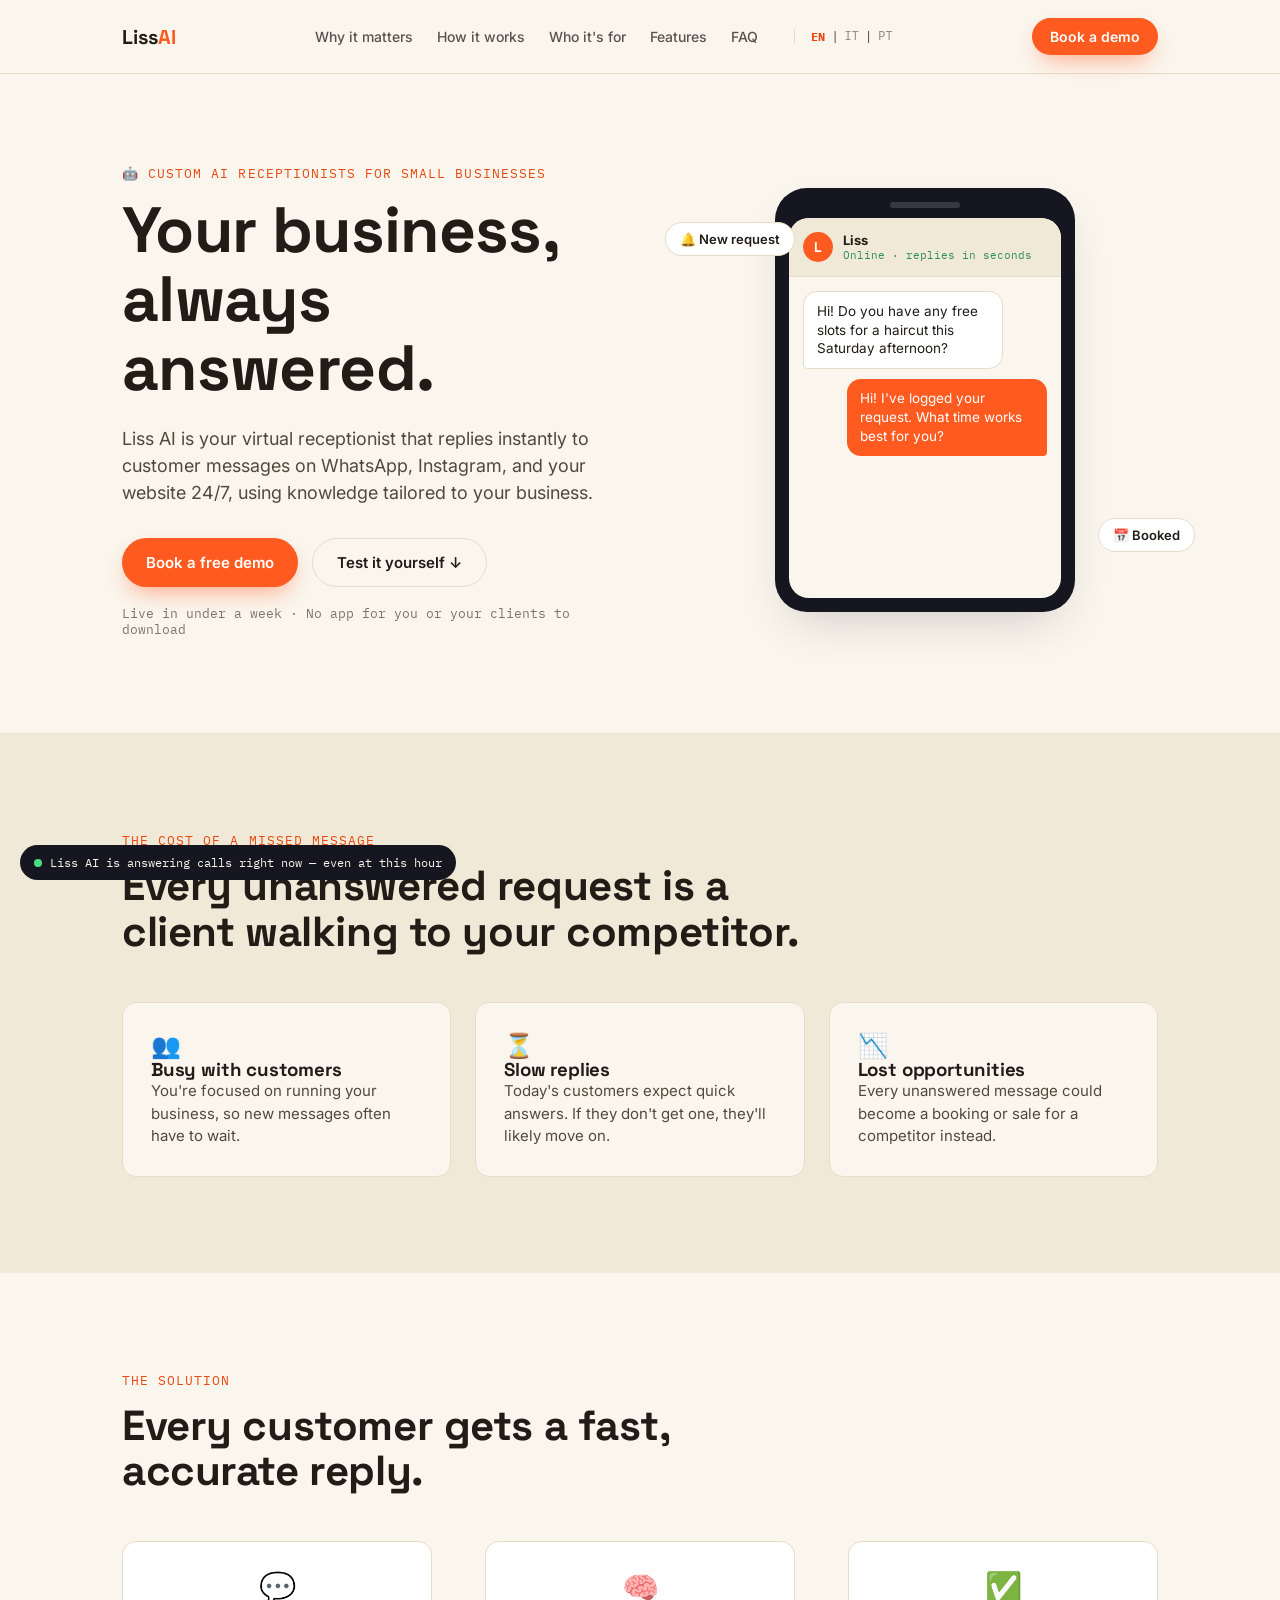
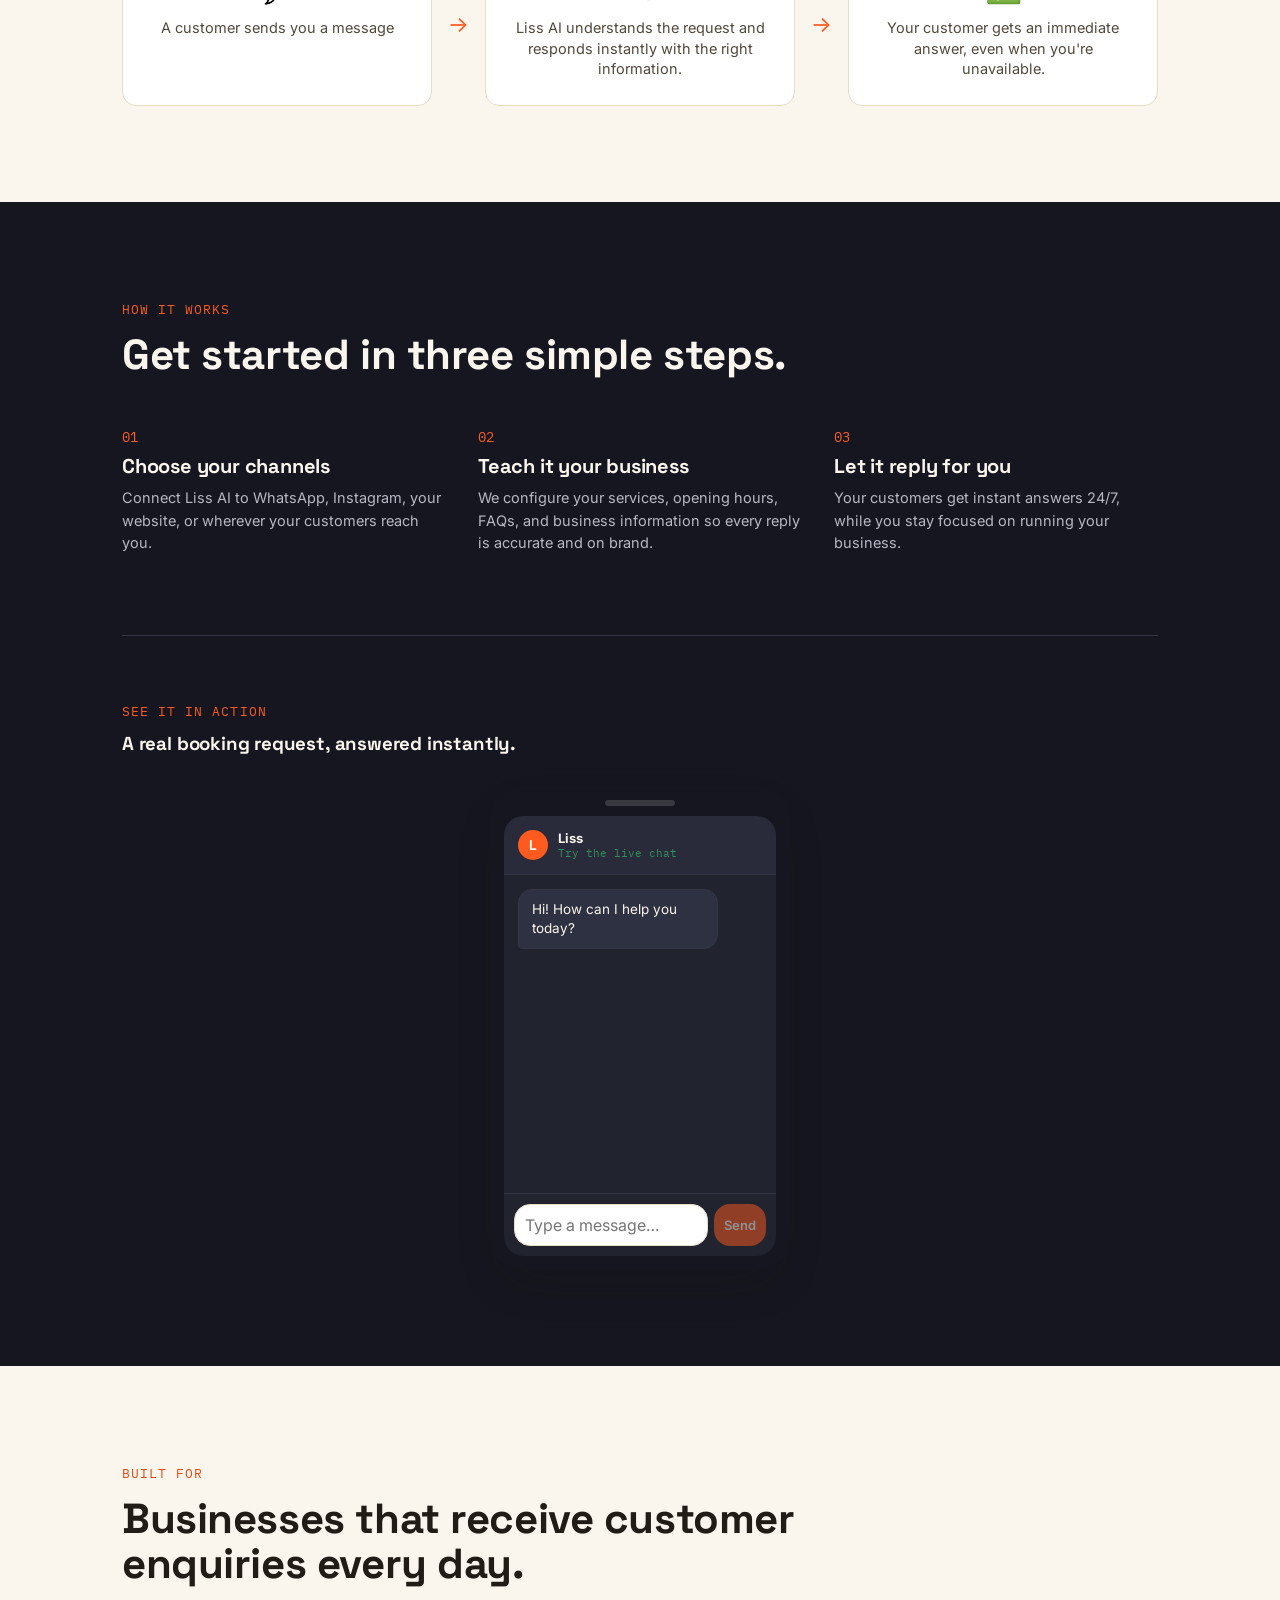
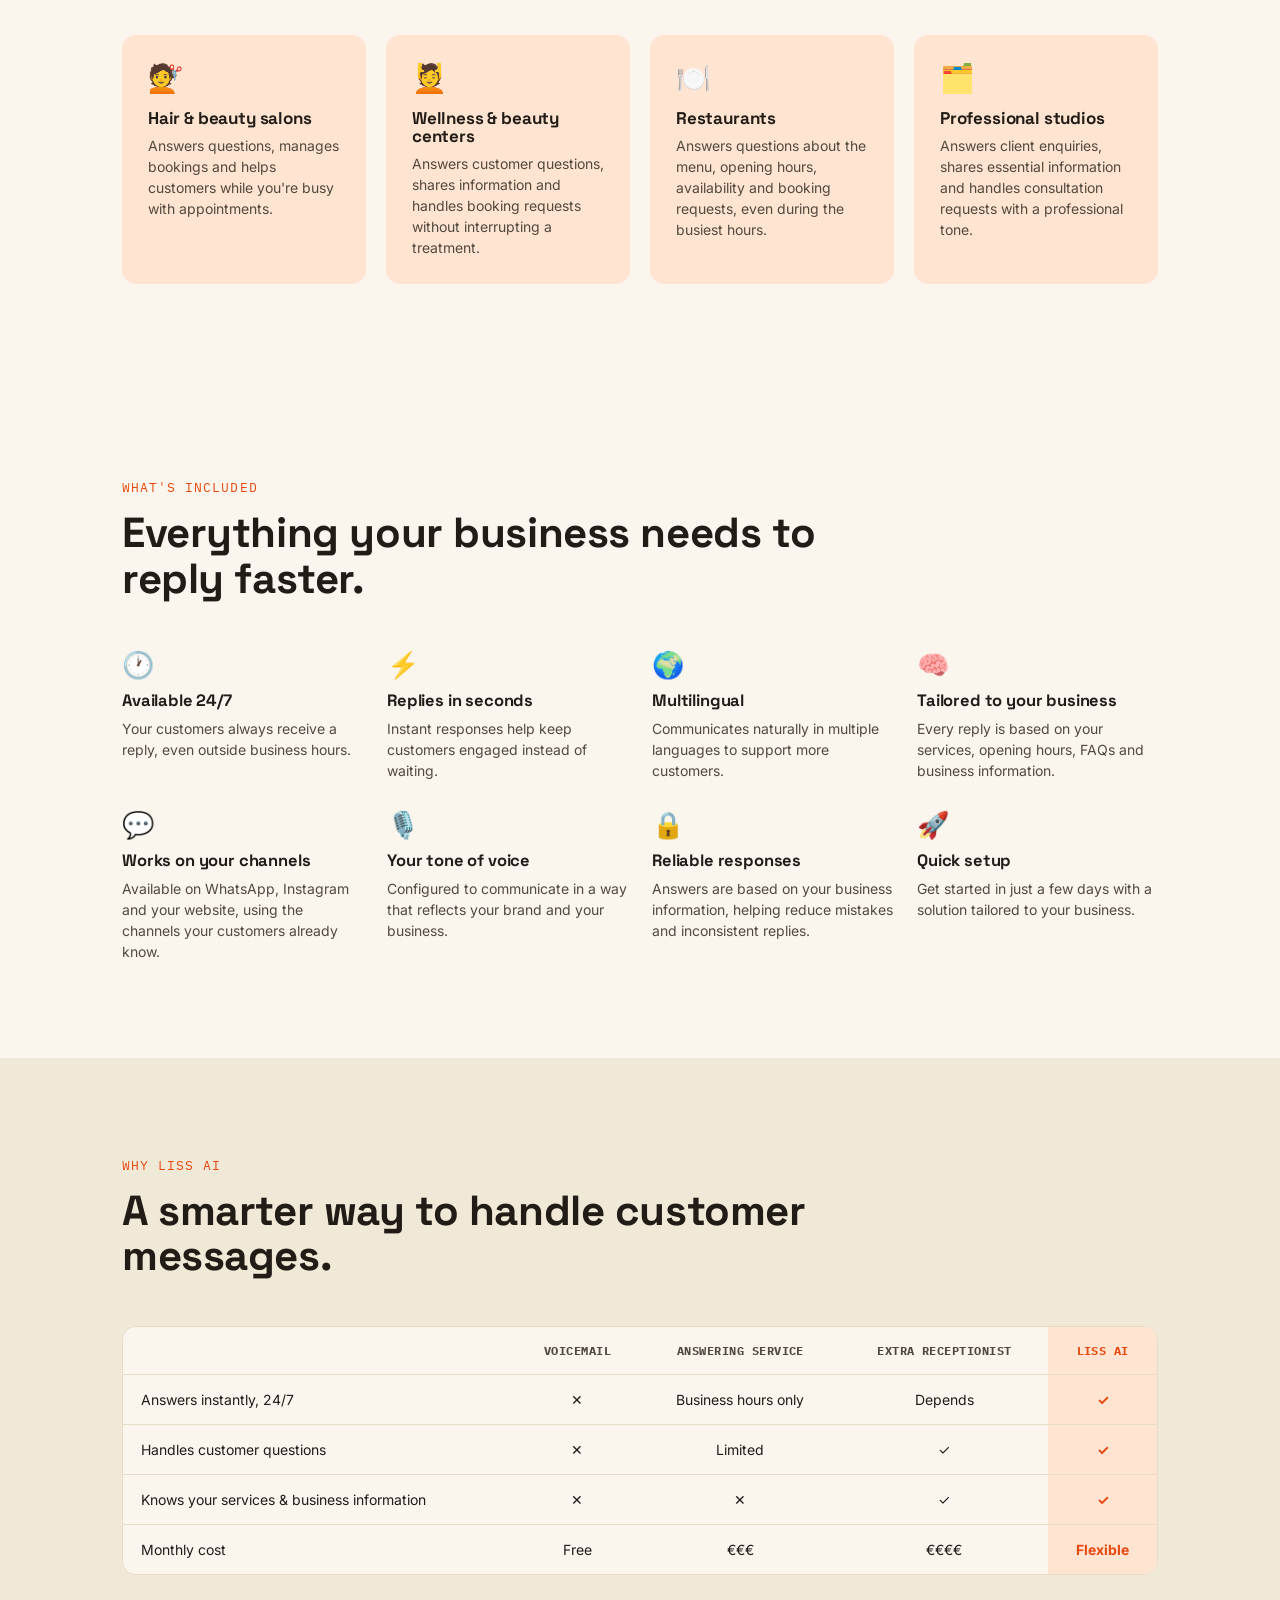
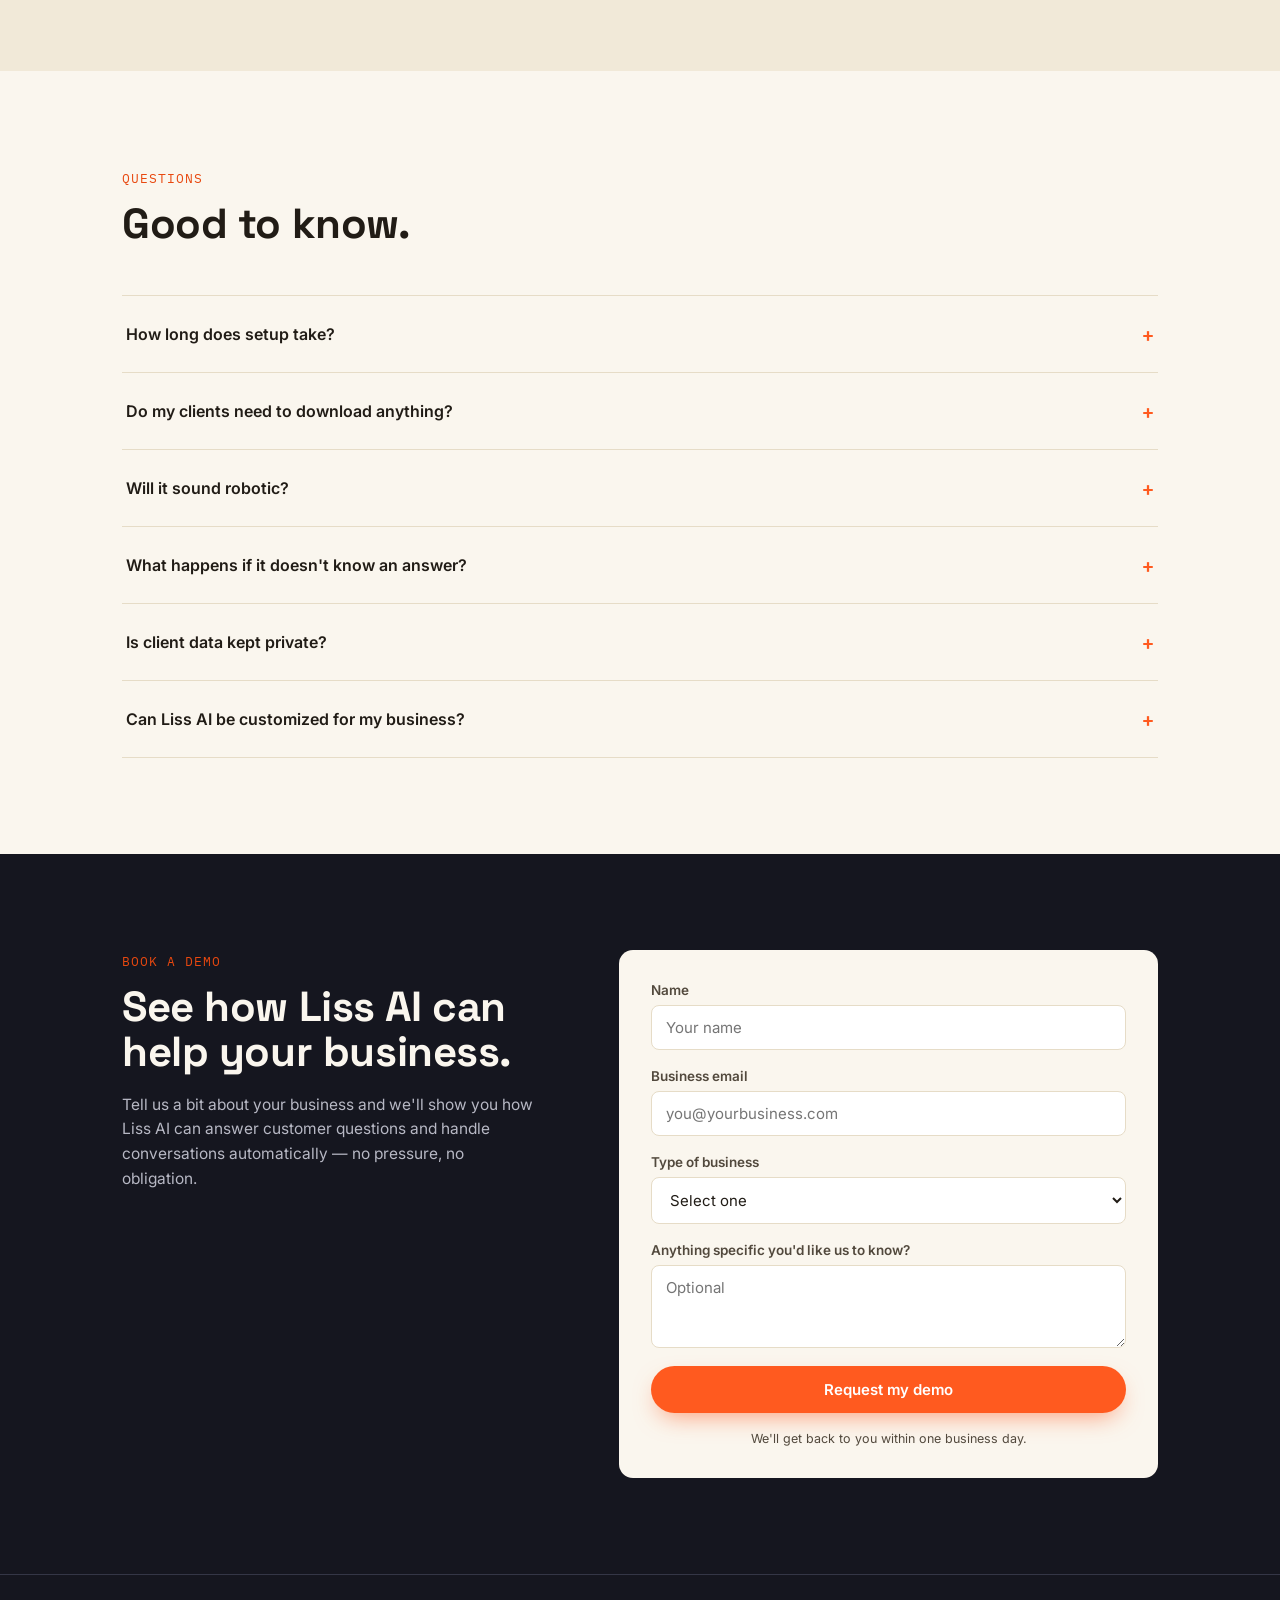
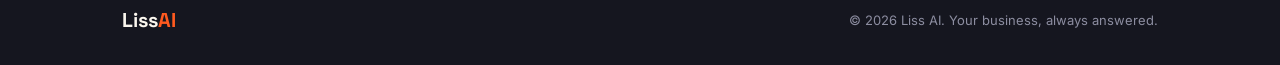
==== commit 5baa31c1: "Update call-to-action text in index.html" ====
--- a/index.html
+++ b/index.html
@@ -1,470 +1,470 @@
-<!DOCTYPE html>
-<html lang="en">
-<head>
-<meta charset="UTF-8">
-<meta name="viewport" content="width=device-width, initial-scale=1.0">
-<title>Liss AI — Your business, always answered</title>
-<meta name="description" content="Liss AI is the AI receptionist that answers calls, books appointments and never sleeps — built for salons, clinics, restaurants and studios.">
-<link rel="icon" href="data:,">
-<link rel="preconnect" href="https://fonts.googleapis.com">
-<link rel="preconnect" href="https://fonts.gstatic.com" crossorigin>
-<link href="https://fonts.googleapis.com/css2?family=Space+Grotesk:wght@400;500;600;700&family=Inter:wght@400;500;600;700&family=IBM+Plex+Mono:wght@400;500&display=swap" rel="stylesheet">
-<link rel="stylesheet" href="style.css">
-<link rel="alternate" hreflang="en" href="https://getlissai.com/" />
-<link rel="alternate" hreflang="it" href="https://getlissai.com/" />
-<link rel="alternate" hreflang="pt" href="https://getlissai.com/" />
-<link rel="alternate" hreflang="x-default" href="https://getlissai.com/" />
-</head>
-<body>
-
-<div class="status-pill" id="statusPill">
-  <span class="dot"></span>
-  <span>Liss is answering clients right now</span>
-</div>
-
-<header class="nav">
-  <div class="nav-inner">
-    <a href="#top" class="logo">Liss<span>AI</span></a>
-   <nav class="nav-links">
-  <a href="#problem">Why it matters</a>
-  <a href="#how">How it works</a>
-  <a href="#audience">Who it's for</a>
-  <a href="#features">Features</a>
-  <a href="#faq">FAQ</a>
-  <span class="lang-switch">
-    <strong>EN</strong> | <a href="./it/">IT</a> | <a href="./pt/">PT</a>
-  </span>
-</nav>
-    <a href="#demo-form" class="btn btn-primary btn-small">Book a demo</a>
-  </div>
-</header>
-
-<main id="top">
-
-  <!-- HERO -->
-  <section class="hero">
-    <div class="hero-inner">
-      <div class="hero-copy">
-        <p class="eyebrow">🤖 Custom AI Receptionists for Small Businesses</p>
-        <h1>Your business,<br>always answered.</h1>
-        <p class="hero-sub">Liss AI is your virtual receptionist that replies instantly to customer messages on WhatsApp, Instagram, and your website 24/7, using knowledge tailored to your business.</p>
-        <div class="hero-actions">
-          <a href="#demo-form" class="btn btn-primary">Book a free demo</a>
-          <a href="#demo" class="btn btn-ghost">See it answer a call ↓</a>
-        </div>
-        <p class="hero-note">Live in under a week · No app for you or your clients to download</p>
-      </div>
-      <div class="hero-visual">
-        <div class="phone-mock">
-          <div class="phone-notch"></div>
-          <div class="phone-screen">
-            <div class="chat-header">
-              <div class="chat-avatar">L</div>
-              <div>
-                <div class="chat-name">Liss</div>
-                <div class="chat-status">Online · replies in seconds</div>
-              </div>
-            </div>
-            <div class="chat-body" id="heroChat" role="log" aria-label="Liss chat" aria-live="polite" aria-relevant="additions" tabindex="0"><div class="bubble out" lang="en">Hi! How can I help you today?</div></div>
-          </div>
-        </div>
-        <div class="floaty floaty-1">🔔 New request</div>
-        <div class="floaty floaty-2">📅 Booked</div>
-      </div>
-    </div>
-  </section>
-
-  <!-- PROBLEM -->
-  <section id="problem" class="problem">
-    <div class="section-inner">
-      <p class="eyebrow eyebrow-dark">The cost of a missed message</p>
-      <h2>Every unanswered request is a client walking to your competitor.</h2>
-     <div class="problem-grid">
-
-  <article class="problem-card">
-    <div class="problem-icon">👥</div>
-    <h3>Busy with customers</h3>
-    <p>
-      You're focused on running your business, so new messages often have to wait.
-    </p>
-  </article>
-
-  <article class="problem-card">
-    <div class="problem-icon">⏳</div>
-    <h3>Slow replies</h3>
-    <p>
-      Today's customers expect quick answers. If they don't get one, they'll likely move on.
-    </p>
-  </article>
-
-  <article class="problem-card">
-    <div class="problem-icon">📉</div>
-    <h3>Lost opportunities</h3>
-    <p>
-      Every unanswered message could become a booking or sale for a competitor instead.
-    </p>
-  </article>
-
-</div>
-    </div>
-  </section>
-
- <!-- SOLUTION FLOW -->
-<section class="solution">
-  <div class="section-inner">
-    <p class="eyebrow">The Solution</p>
-    <h2>Every customer gets a fast, accurate reply.</h2>
-
-    <div class="flow">
-
-      <div class="flow-step">
-        <div class="flow-icon">💬</div>
-        <p>A customer sends you a message</p>
-      </div>
-
-      <div class="flow-arrow">→</div>
-
-      <div class="flow-step">
-        <div class="flow-icon">🧠</div>
-        <p>Liss AI understands the request and responds instantly with the right information.</p>
-      </div>
-
-      <div class="flow-arrow">→</div>
-
-      <div class="flow-step">
-        <div class="flow-icon">✅</div>
-        <p>Your customer gets an immediate answer, even when you're unavailable.</p>
-      </div>
-
-    </div>
-  </div>
-</section>
-
- <!-- HOW IT WORKS + LIVE DEMO (dark band) -->
-<section id="how" class="dark-band">
-  <div class="section-inner">
-    <p class="eyebrow eyebrow-light">How it works</p>
-    <h2 class="light">Get started in three simple steps.</h2>
-
-    <div class="how-grid">
-      <div class="how-step">
-        <span class="how-num">01</span>
-        <h3>Choose your channels</h3>
-        <p>Connect Liss AI to WhatsApp, Instagram, your website, or wherever your customers reach you.</p>
-      </div>
-
-      <div class="how-step">
-        <span class="how-num">02</span>
-        <h3>Teach it your business</h3>
-        <p>We configure your services, opening hours, FAQs, and business information so every reply is accurate and on brand.</p>
-      </div>
-
-      <div class="how-step">
-        <span class="how-num">03</span>
-        <h3>Let it reply for you</h3>
-        <p>Your customers get instant answers 24/7, while you stay focused on running your business.</p>
-      </div>
-    </div>
-
-    <!-- (LIVE DEMO) -->
-      <div id="demo" class="demo-block">
-        <p class="eyebrow eyebrow-light">See it in action</p>
-        <h3 class="light">A real booking request, answered instantly.</h3>
-        <div class="demo-phone">
-          <div class="phone-mock phone-mock-dark">
-            <div class="phone-notch"></div>
-            <div class="phone-screen">
-              <div class="chat-header">
-                <div class="chat-avatar">L</div>
-                <div>
-                  <div class="chat-name">Liss</div>
-                  <div class="chat-status">Online · replies in seconds</div>
-                </div>
-              </div>
-              <div class="chat-body" id="demoChat" role="log" aria-label="Liss chat" aria-live="polite" aria-relevant="additions" tabindex="0"><div class="bubble out" lang="en">Hi! How can I help you today?</div></div>
-            </div>
-          </div>
-        </div>
-      </div>
-    </div>
-  </section>
-
-  <!-- AUDIENCE -->
-  <section id="audience" class="audience">
-    <div class="section-inner">
-      <p class="eyebrow">Built for</p>
-      <h2>Businesses that receive customer enquiries every day.</h2>
-      <div class="audience-grid">
-        <div class="audience-card">
-          <span class="audience-icon">💇</span>
-          <h3>Hair &amp; beauty salons</h3>
-          <p>Answers questions, manages bookings and helps customers while you're busy with appointments.</p>
-        </div>
-        <div class="audience-card">
-          <span class="audience-icon">💆</span>
-          <h3>Wellness &amp; beauty centers</h3>
-          <p>Answers customer questions, shares information and handles booking requests without interrupting a treatment.</p>
-        </div>
-        <div class="audience-card">
-          <span class="audience-icon">🍽️</span>
-          <h3>Restaurants</h3>
-          <p>Answers questions about the menu, opening hours, availability and booking requests, even during the busiest hours.</p>
-        </div>
-        <div class="audience-card">
-          <span class="audience-icon">🗂️</span>
-          <h3>Professional studios</h3>
-          <p>Answers client enquiries, shares essential information and handles consultation requests with a professional tone.</p>
-        </div>
-      </div>
-    </div>
-  </section>
-
-  <!-- FEATURES -->
-<section id="features" class="features">
-  <div class="section-inner">
-    <p class="eyebrow">What's included</p>
-    <h2>Everything your business needs to reply faster.</h2>
-
-    <div class="features-grid">
-
-      <div class="feature">
-        <span class="feature-icon">🕐</span>
-        <h3>Available 24/7</h3>
-        <p>Your customers always receive a reply, even outside business hours.</p>
-      </div>
-
-      <div class="feature">
-        <span class="feature-icon">⚡</span>
-        <h3>Replies in seconds</h3>
-        <p>Instant responses help keep customers engaged instead of waiting.</p>
-      </div>
-
-      <div class="feature">
-        <span class="feature-icon">🌍</span>
-        <h3>Multilingual</h3>
-        <p>Communicates naturally in multiple languages to support more customers.</p>
-      </div>
-
-      <div class="feature">
-        <span class="feature-icon">🧠</span>
-        <h3>Tailored to your business</h3>
-        <p>Every reply is based on your services, opening hours, FAQs and business information.</p>
-      </div>
-
-      <div class="feature">
-        <span class="feature-icon">💬</span>
-        <h3>Works on your channels</h3>
-        <p>Available on WhatsApp, Instagram and your website, using the channels your customers already know.</p>
-      </div>
-
-      <div class="feature">
-        <span class="feature-icon">🎙️</span>
-        <h3>Your tone of voice</h3>
-        <p>Configured to communicate in a way that reflects your brand and your business.</p>
-      </div>
-
-      <div class="feature">
-        <span class="feature-icon">🔒</span>
-        <h3>Reliable responses</h3>
-        <p>Answers are based on your business information, helping reduce mistakes and inconsistent replies.</p>
-      </div>
-
-      <div class="feature">
-        <span class="feature-icon">🚀</span>
-        <h3>Quick setup</h3>
-        <p>Get started in just a few days with a solution tailored to your business.</p>
-      </div>
-
-    </div>
-  </div>
-</section>
-
-  <!-- WHY CHOOSE -->
-<section class="why">
-  <div class="section-inner">
-    <p class="eyebrow">Why Liss AI</p>
-    <h2>A smarter way to handle customer messages.</h2>
-
-    <div class="table-wrap">
-      <table class="compare">
-        <thead>
-          <tr>
-            <th></th>
-            <th>Voicemail</th>
-            <th>Answering service</th>
-            <th>Extra receptionist</th>
-            <th class="highlight">Liss AI</th>
-          </tr>
-        </thead>
-        <tbody>
-          <tr>
-            <td>Answers instantly, 24/7</td>
-            <td>✕</td>
-            <td>Business hours only</td>
-            <td>Depends</td>
-            <td class="highlight">✓</td>
-          </tr>
-          <tr>
-            <td>Handles customer questions</td>
-            <td>✕</td>
-            <td>Limited</td>
-            <td>✓</td>
-            <td class="highlight">✓</td>
-          </tr>
-          <tr>
-            <td>Knows your services &amp; business information</td>
-            <td>✕</td>
-            <td>✕</td>
-            <td>✓</td>
-            <td class="highlight">✓</td>
-          </tr>
-          <tr>
-            <td>Monthly cost</td>
-            <td>Free</td>
-            <td>€€€</td>
-            <td>€€€€</td>
-            <td class="highlight">Flexible</td>
-          </tr>
-        </tbody>
-      </table>
-    </div>
-  </div>
-</section>
-
-<!-- FAQ -->
-<section id="faq" class="faq">
-  <div class="section-inner">
-    <p class="eyebrow">Questions</p>
-    <h2>Good to know.</h2>
-
-    <div class="accordion" id="accordion">
-
-      <div class="acc-item">
-        <button class="acc-trigger">
-          <span>How long does setup take?</span>
-          <span class="acc-icon">+</span>
-        </button>
-        <div class="acc-panel">
-          <p>Most businesses can be ready within a few days. We configure your services, information, and communication style, then test everything before going live.</p>
-        </div>
-      </div>
-
-      <div class="acc-item">
-        <button class="acc-trigger">
-          <span>Do my clients need to download anything?</span>
-          <span class="acc-icon">+</span>
-        </button>
-        <div class="acc-panel">
-          <p>No. Your clients use the channels they already know, such as WhatsApp, Instagram, or your website chat. There is nothing new to install.</p>
-        </div>
-      </div>
-
-      <div class="acc-item">
-        <button class="acc-trigger">
-          <span>Will it sound robotic?</span>
-          <span class="acc-icon">+</span>
-        </button>
-        <div class="acc-panel">
-          <p>No. Liss AI is configured around your business, your tone of voice, and the way you communicate with customers.</p>
-        </div>
-      </div>
-
-      <div class="acc-item">
-        <button class="acc-trigger">
-          <span>What happens if it doesn't know an answer?</span>
-          <span class="acc-icon">+</span>
-        </button>
-        <div class="acc-panel">
-          <p>Liss AI only uses your approved business information. When a request is outside its knowledge, it can identify it instead of making up an answer.</p>
-        </div>
-      </div>
-
-      <div class="acc-item">
-        <button class="acc-trigger">
-          <span>Is client data kept private?</span>
-          <span class="acc-icon">+</span>
-        </button>
-        <div class="acc-panel">
-          <p>Your conversations and business information are handled securely and used only to provide the service.</p>
-        </div>
-      </div>
-
-      <div class="acc-item">
-        <button class="acc-trigger">
-          <span>Can Liss AI be customized for my business?</span>
-          <span class="acc-icon">+</span>
-        </button>
-        <div class="acc-panel">
-          <p>Yes. Each Liss AI setup is customized based on your services, customers, communication style, and business needs.</p>
-        </div>
-      </div>
-
-    </div>
-  </div>
-</section>
-
-  <!-- DEMO BOOKING FORM -->
-<section id="demo-form" class="demo-form-section">
-  <div class="section-inner form-inner">
-    <div class="form-copy">
-      <p class="eyebrow">Book a demo</p>
-      <h2>See how Liss AI can help your business.</h2>
-      <p class="form-sub">
-        Tell us a bit about your business and we'll show you how Liss AI can answer customer questions and handle conversations automatically — no pressure, no obligation.
-      </p>
-    </div>
-
-    <form class="demo-form" id="demoForm">
-
-      <label>
-        Name
-        <input type="text" name="name" required placeholder="Your name">
-      </label>
-
-      <label>
-        Business email
-        <input type="email" name="email" required placeholder="you@yourbusiness.com">
-      </label>
-
-      <label>
-        Type of business
-        <select name="business_type" required>
-          <option value="" disabled selected>Select one</option>
-          <option>Hair or beauty salon</option>
-          <option>Wellness or beauty center</option>
-          <option>Restaurant</option>
-          <option>Professional studio / clinic</option>
-          <option>Other</option>
-        </select>
-      </label>
-
-      <label>
-        Anything specific you'd like us to know?
-        <textarea name="message" rows="3" placeholder="Optional"></textarea>
-      </label>
-
-      <button type="submit" class="btn btn-primary btn-full">
-        Request my demo
-      </button>
-
-      <p class="form-note" id="formNote">
-        We'll get back to you within one business day.
-      </p>
-
-    </form>
-  </div>
-</section>
-
-</main>
-
-<footer class="footer">
-  <div class="section-inner footer-inner">
-    <a href="#top" class="logo">Liss<span>AI</span></a>
-    <p>© <span id="year"></span> Liss AI. Your business, always answered.</p>
-  </div>
-</footer>
-
+<!DOCTYPE html>
+<html lang="en">
+<head>
+<meta charset="UTF-8">
+<meta name="viewport" content="width=device-width, initial-scale=1.0">
+<title>Liss AI — Your business, always answered</title>
+<meta name="description" content="Liss AI is the AI receptionist that answers calls, books appointments and never sleeps — built for salons, clinics, restaurants and studios.">
+<link rel="icon" href="data:,">
+<link rel="preconnect" href="https://fonts.googleapis.com">
+<link rel="preconnect" href="https://fonts.gstatic.com" crossorigin>
+<link href="https://fonts.googleapis.com/css2?family=Space+Grotesk:wght@400;500;600;700&family=Inter:wght@400;500;600;700&family=IBM+Plex+Mono:wght@400;500&display=swap" rel="stylesheet">
+<link rel="stylesheet" href="style.css">
+<link rel="alternate" hreflang="en" href="https://getlissai.com/" />
+<link rel="alternate" hreflang="it" href="https://getlissai.com/" />
+<link rel="alternate" hreflang="pt" href="https://getlissai.com/" />
+<link rel="alternate" hreflang="x-default" href="https://getlissai.com/" />
+</head>
+<body>
+
+<div class="status-pill" id="statusPill">
+  <span class="dot"></span>
+  <span>Liss is answering clients right now</span>
+</div>
+
+<header class="nav">
+  <div class="nav-inner">
+    <a href="#top" class="logo">Liss<span>AI</span></a>
+   <nav class="nav-links">
+  <a href="#problem">Why it matters</a>
+  <a href="#how">How it works</a>
+  <a href="#audience">Who it's for</a>
+  <a href="#features">Features</a>
+  <a href="#faq">FAQ</a>
+  <span class="lang-switch">
+    <strong>EN</strong> | <a href="./it/">IT</a> | <a href="./pt/">PT</a>
+  </span>
+</nav>
+    <a href="#demo-form" class="btn btn-primary btn-small">Book a demo</a>
+  </div>
+</header>
+
+<main id="top">
+
+  <!-- HERO -->
+  <section class="hero">
+    <div class="hero-inner">
+      <div class="hero-copy">
+        <p class="eyebrow">🤖 Custom AI Receptionists for Small Businesses</p>
+        <h1>Your business,<br>always answered.</h1>
+        <p class="hero-sub">Liss AI is your virtual receptionist that replies instantly to customer messages on WhatsApp, Instagram, and your website 24/7, using knowledge tailored to your business.</p>
+        <div class="hero-actions">
+          <a href="#demo-form" class="btn btn-primary">Book a free demo</a>
+          <a href="#demo" class="btn btn-ghost">Test it yourself ↓</a>
+        </div>
+        <p class="hero-note">Live in under a week · No app for you or your clients to download</p>
+      </div>
+      <div class="hero-visual">
+        <div class="phone-mock">
+          <div class="phone-notch"></div>
+          <div class="phone-screen">
+            <div class="chat-header">
+              <div class="chat-avatar">L</div>
+              <div>
+                <div class="chat-name">Liss</div>
+                <div class="chat-status">Online · replies in seconds</div>
+              </div>
+            </div>
+            <div class="chat-body" id="heroChat" role="log" aria-label="Liss chat" aria-live="polite" aria-relevant="additions" tabindex="0"><div class="bubble out" lang="en">Hi! How can I help you today?</div></div>
+          </div>
+        </div>
+        <div class="floaty floaty-1">🔔 New request</div>
+        <div class="floaty floaty-2">📅 Booked</div>
+      </div>
+    </div>
+  </section>
+
+  <!-- PROBLEM -->
+  <section id="problem" class="problem">
+    <div class="section-inner">
+      <p class="eyebrow eyebrow-dark">The cost of a missed message</p>
+      <h2>Every unanswered request is a client walking to your competitor.</h2>
+     <div class="problem-grid">
+
+  <article class="problem-card">
+    <div class="problem-icon">👥</div>
+    <h3>Busy with customers</h3>
+    <p>
+      You're focused on running your business, so new messages often have to wait.
+    </p>
+  </article>
+
+  <article class="problem-card">
+    <div class="problem-icon">⏳</div>
+    <h3>Slow replies</h3>
+    <p>
+      Today's customers expect quick answers. If they don't get one, they'll likely move on.
+    </p>
+  </article>
+
+  <article class="problem-card">
+    <div class="problem-icon">📉</div>
+    <h3>Lost opportunities</h3>
+    <p>
+      Every unanswered message could become a booking or sale for a competitor instead.
+    </p>
+  </article>
+
+</div>
+    </div>
+  </section>
+
+ <!-- SOLUTION FLOW -->
+<section class="solution">
+  <div class="section-inner">
+    <p class="eyebrow">The Solution</p>
+    <h2>Every customer gets a fast, accurate reply.</h2>
+
+    <div class="flow">
+
+      <div class="flow-step">
+        <div class="flow-icon">💬</div>
+        <p>A customer sends you a message</p>
+      </div>
+
+      <div class="flow-arrow">→</div>
+
+      <div class="flow-step">
+        <div class="flow-icon">🧠</div>
+        <p>Liss AI understands the request and responds instantly with the right information.</p>
+      </div>
+
+      <div class="flow-arrow">→</div>
+
+      <div class="flow-step">
+        <div class="flow-icon">✅</div>
+        <p>Your customer gets an immediate answer, even when you're unavailable.</p>
+      </div>
+
+    </div>
+  </div>
+</section>
+
+ <!-- HOW IT WORKS + LIVE DEMO (dark band) -->
+<section id="how" class="dark-band">
+  <div class="section-inner">
+    <p class="eyebrow eyebrow-light">How it works</p>
+    <h2 class="light">Get started in three simple steps.</h2>
+
+    <div class="how-grid">
+      <div class="how-step">
+        <span class="how-num">01</span>
+        <h3>Choose your channels</h3>
+        <p>Connect Liss AI to WhatsApp, Instagram, your website, or wherever your customers reach you.</p>
+      </div>
+
+      <div class="how-step">
+        <span class="how-num">02</span>
+        <h3>Teach it your business</h3>
+        <p>We configure your services, opening hours, FAQs, and business information so every reply is accurate and on brand.</p>
+      </div>
+
+      <div class="how-step">
+        <span class="how-num">03</span>
+        <h3>Let it reply for you</h3>
+        <p>Your customers get instant answers 24/7, while you stay focused on running your business.</p>
+      </div>
+    </div>
+
+    <!-- (LIVE DEMO) -->
+      <div id="demo" class="demo-block">
+        <p class="eyebrow eyebrow-light">See it in action</p>
+        <h3 class="light">A real booking request, answered instantly.</h3>
+        <div class="demo-phone">
+          <div class="phone-mock phone-mock-dark">
+            <div class="phone-notch"></div>
+            <div class="phone-screen">
+              <div class="chat-header">
+                <div class="chat-avatar">L</div>
+                <div>
+                  <div class="chat-name">Liss</div>
+                  <div class="chat-status">Online · replies in seconds</div>
+                </div>
+              </div>
+              <div class="chat-body" id="demoChat" role="log" aria-label="Liss chat" aria-live="polite" aria-relevant="additions" tabindex="0"><div class="bubble out" lang="en">Hi! How can I help you today?</div></div>
+            </div>
+          </div>
+        </div>
+      </div>
+    </div>
+  </section>
+
+  <!-- AUDIENCE -->
+  <section id="audience" class="audience">
+    <div class="section-inner">
+      <p class="eyebrow">Built for</p>
+      <h2>Businesses that receive customer enquiries every day.</h2>
+      <div class="audience-grid">
+        <div class="audience-card">
+          <span class="audience-icon">💇</span>
+          <h3>Hair &amp; beauty salons</h3>
+          <p>Answers questions, manages bookings and helps customers while you're busy with appointments.</p>
+        </div>
+        <div class="audience-card">
+          <span class="audience-icon">💆</span>
+          <h3>Wellness &amp; beauty centers</h3>
+          <p>Answers customer questions, shares information and handles booking requests without interrupting a treatment.</p>
+        </div>
+        <div class="audience-card">
+          <span class="audience-icon">🍽️</span>
+          <h3>Restaurants</h3>
+          <p>Answers questions about the menu, opening hours, availability and booking requests, even during the busiest hours.</p>
+        </div>
+        <div class="audience-card">
+          <span class="audience-icon">🗂️</span>
+          <h3>Professional studios</h3>
+          <p>Answers client enquiries, shares essential information and handles consultation requests with a professional tone.</p>
+        </div>
+      </div>
+    </div>
+  </section>
+
+  <!-- FEATURES -->
+<section id="features" class="features">
+  <div class="section-inner">
+    <p class="eyebrow">What's included</p>
+    <h2>Everything your business needs to reply faster.</h2>
+
+    <div class="features-grid">
+
+      <div class="feature">
+        <span class="feature-icon">🕐</span>
+        <h3>Available 24/7</h3>
+        <p>Your customers always receive a reply, even outside business hours.</p>
+      </div>
+
+      <div class="feature">
+        <span class="feature-icon">⚡</span>
+        <h3>Replies in seconds</h3>
+        <p>Instant responses help keep customers engaged instead of waiting.</p>
+      </div>
+
+      <div class="feature">
+        <span class="feature-icon">🌍</span>
+        <h3>Multilingual</h3>
+        <p>Communicates naturally in multiple languages to support more customers.</p>
+      </div>
+
+      <div class="feature">
+        <span class="feature-icon">🧠</span>
+        <h3>Tailored to your business</h3>
+        <p>Every reply is based on your services, opening hours, FAQs and business information.</p>
+      </div>
+
+      <div class="feature">
+        <span class="feature-icon">💬</span>
+        <h3>Works on your channels</h3>
+        <p>Available on WhatsApp, Instagram and your website, using the channels your customers already know.</p>
+      </div>
+
+      <div class="feature">
+        <span class="feature-icon">🎙️</span>
+        <h3>Your tone of voice</h3>
+        <p>Configured to communicate in a way that reflects your brand and your business.</p>
+      </div>
+
+      <div class="feature">
+        <span class="feature-icon">🔒</span>
+        <h3>Reliable responses</h3>
+        <p>Answers are based on your business information, helping reduce mistakes and inconsistent replies.</p>
+      </div>
+
+      <div class="feature">
+        <span class="feature-icon">🚀</span>
+        <h3>Quick setup</h3>
+        <p>Get started in just a few days with a solution tailored to your business.</p>
+      </div>
+
+    </div>
+  </div>
+</section>
+
+  <!-- WHY CHOOSE -->
+<section class="why">
+  <div class="section-inner">
+    <p class="eyebrow">Why Liss AI</p>
+    <h2>A smarter way to handle customer messages.</h2>
+
+    <div class="table-wrap">
+      <table class="compare">
+        <thead>
+          <tr>
+            <th></th>
+            <th>Voicemail</th>
+            <th>Answering service</th>
+            <th>Extra receptionist</th>
+            <th class="highlight">Liss AI</th>
+          </tr>
+        </thead>
+        <tbody>
+          <tr>
+            <td>Answers instantly, 24/7</td>
+            <td>✕</td>
+            <td>Business hours only</td>
+            <td>Depends</td>
+            <td class="highlight">✓</td>
+          </tr>
+          <tr>
+            <td>Handles customer questions</td>
+            <td>✕</td>
+            <td>Limited</td>
+            <td>✓</td>
+            <td class="highlight">✓</td>
+          </tr>
+          <tr>
+            <td>Knows your services &amp; business information</td>
+            <td>✕</td>
+            <td>✕</td>
+            <td>✓</td>
+            <td class="highlight">✓</td>
+          </tr>
+          <tr>
+            <td>Monthly cost</td>
+            <td>Free</td>
+            <td>€€€</td>
+            <td>€€€€</td>
+            <td class="highlight">Flexible</td>
+          </tr>
+        </tbody>
+      </table>
+    </div>
+  </div>
+</section>
+
+<!-- FAQ -->
+<section id="faq" class="faq">
+  <div class="section-inner">
+    <p class="eyebrow">Questions</p>
+    <h2>Good to know.</h2>
+
+    <div class="accordion" id="accordion">
+
+      <div class="acc-item">
+        <button class="acc-trigger">
+          <span>How long does setup take?</span>
+          <span class="acc-icon">+</span>
+        </button>
+        <div class="acc-panel">
+          <p>Most businesses can be ready within a few days. We configure your services, information, and communication style, then test everything before going live.</p>
+        </div>
+      </div>
+
+      <div class="acc-item">
+        <button class="acc-trigger">
+          <span>Do my clients need to download anything?</span>
+          <span class="acc-icon">+</span>
+        </button>
+        <div class="acc-panel">
+          <p>No. Your clients use the channels they already know, such as WhatsApp, Instagram, or your website chat. There is nothing new to install.</p>
+        </div>
+      </div>
+
+      <div class="acc-item">
+        <button class="acc-trigger">
+          <span>Will it sound robotic?</span>
+          <span class="acc-icon">+</span>
+        </button>
+        <div class="acc-panel">
+          <p>No. Liss AI is configured around your business, your tone of voice, and the way you communicate with customers.</p>
+        </div>
+      </div>
+
+      <div class="acc-item">
+        <button class="acc-trigger">
+          <span>What happens if it doesn't know an answer?</span>
+          <span class="acc-icon">+</span>
+        </button>
+        <div class="acc-panel">
+          <p>Liss AI only uses your approved business information. When a request is outside its knowledge, it can identify it instead of making up an answer.</p>
+        </div>
+      </div>
+
+      <div class="acc-item">
+        <button class="acc-trigger">
+          <span>Is client data kept private?</span>
+          <span class="acc-icon">+</span>
+        </button>
+        <div class="acc-panel">
+          <p>Your conversations and business information are handled securely and used only to provide the service.</p>
+        </div>
+      </div>
+
+      <div class="acc-item">
+        <button class="acc-trigger">
+          <span>Can Liss AI be customized for my business?</span>
+          <span class="acc-icon">+</span>
+        </button>
+        <div class="acc-panel">
+          <p>Yes. Each Liss AI setup is customized based on your services, customers, communication style, and business needs.</p>
+        </div>
+      </div>
+
+    </div>
+  </div>
+</section>
+
+  <!-- DEMO BOOKING FORM -->
+<section id="demo-form" class="demo-form-section">
+  <div class="section-inner form-inner">
+    <div class="form-copy">
+      <p class="eyebrow">Book a demo</p>
+      <h2>See how Liss AI can help your business.</h2>
+      <p class="form-sub">
+        Tell us a bit about your business and we'll show you how Liss AI can answer customer questions and handle conversations automatically — no pressure, no obligation.
+      </p>
+    </div>
+
+    <form class="demo-form" id="demoForm">
+
+      <label>
+        Name
+        <input type="text" name="name" required placeholder="Your name">
+      </label>
+
+      <label>
+        Business email
+        <input type="email" name="email" required placeholder="you@yourbusiness.com">
+      </label>
+
+      <label>
+        Type of business
+        <select name="business_type" required>
+          <option value="" disabled selected>Select one</option>
+          <option>Hair or beauty salon</option>
+          <option>Wellness or beauty center</option>
+          <option>Restaurant</option>
+          <option>Professional studio / clinic</option>
+          <option>Other</option>
+        </select>
+      </label>
+
+      <label>
+        Anything specific you'd like us to know?
+        <textarea name="message" rows="3" placeholder="Optional"></textarea>
+      </label>
+
+      <button type="submit" class="btn btn-primary btn-full">
+        Request my demo
+      </button>
+
+      <p class="form-note" id="formNote">
+        We'll get back to you within one business day.
+      </p>
+
+    </form>
+  </div>
+</section>
+
+</main>
+
+<footer class="footer">
+  <div class="section-inner footer-inner">
+    <a href="#top" class="logo">Liss<span>AI</span></a>
+    <p>© <span id="year"></span> Liss AI. Your business, always answered.</p>
+  </div>
+</footer>
+
 <script src="script.js"></script>
-<script src="chat.js"></script>
-</body>
-</html>
+<script src="chat.js"></script>
+</body>
+</html>
--- a/style.css
+++ b/style.css
@@ -1,337 +1,337 @@
-/* ============================================
-   Liss AI — Design tokens
-   ============================================ */
-:root {
-  --cream: #FAF6EE;
-  --cream-deep: #F1E9D8;
-  --ink: #211C16;
-  --ink-soft: #52493D;
-  --orange: #FF5A1F;
-  --orange-deep: #E8480F;
-  --orange-tint: #FFE4D2;
-  --navy: #15161F;
-  --navy-soft: #21232F;
-  --line: #E6DCC7;
-  --line-dark: #343646;
-  --success: #2F8F5B;
-
-  --font-display: 'Space Grotesk', sans-serif;
-  --font-body: 'Inter', sans-serif;
-  --font-mono: 'IBM Plex Mono', monospace;
-
-  --radius: 14px;
-  --radius-sm: 8px;
-  --shadow: 0 20px 50px -20px rgba(33, 28, 22, 0.25);
-}
-
-@media (prefers-reduced-motion: reduce) {
-  *, *::before, *::after {
-    animation-duration: 0.001ms !important;
-    animation-iteration-count: 1 !important;
-    transition-duration: 0.001ms !important;
-    scroll-behavior: auto !important;
-  }
-}
-
-* { box-sizing: border-box; }
-
-html { scroll-behavior: smooth; }
-
-body {
-  margin: 0;
-  font-family: var(--font-body);
-  color: var(--ink);
-  background: var(--cream);
-  -webkit-font-smoothing: antialiased;
-}
-
-h1, h2, h3 {
-  font-family: var(--font-display);
-  margin: 0;
-  line-height: 1.08;
-  letter-spacing: -0.01em;
-}
-
-p { margin: 0; }
-
-a { color: inherit; text-decoration: none; }
-
-img { max-width: 100%; display: block; }
-
-.section-inner {
-  max-width: 1100px;
-  margin: 0 auto;
-  padding: 96px 32px;
-}
-
-@media (max-width: 720px) {
-  .section-inner { padding: 64px 20px; }
-}
-
-.eyebrow {
-  font-family: var(--font-mono);
-  font-size: 13px;
-  letter-spacing: 0.08em;
-  text-transform: uppercase;
-  color: var(--orange-deep);
-  margin-bottom: 14px;
-  display: inline-block;
-}
-.eyebrow-dark { color: var(--orange-deep); }
-.eyebrow-light { color: var(--orange); }
-
-h2 {
-  font-size: clamp(28px, 4vw, 42px);
-  max-width: 720px;
-  margin-bottom: 48px;
-}
-h2.light { color: var(--cream); }
-
-/* ============================================
-   Status pill
-   ============================================ */
-.status-pill {
-  position: fixed;
-  bottom: 20px;
-  left: 20px;
-  z-index: 60;
-  display: flex;
-  align-items: center;
-  gap: 8px;
-  background: var(--navy);
-  color: var(--cream);
-  font-family: var(--font-mono);
-  font-size: 12px;
-  padding: 10px 14px;
-  border-radius: 999px;
-  box-shadow: var(--shadow);
-}
-.status-pill .dot {
-  width: 8px; height: 8px;
-  border-radius: 50%;
-  background: #4ADE80;
-  box-shadow: 0 0 0 0 rgba(74, 222, 128, 0.6);
-  animation: pulse 2s infinite;
-}
-@keyframes pulse {
-  0% { box-shadow: 0 0 0 0 rgba(74,222,128,0.5); }
-  70% { box-shadow: 0 0 0 8px rgba(74,222,128,0); }
-  100% { box-shadow: 0 0 0 0 rgba(74,222,128,0); }
-}
-@media (max-width: 720px) {
-  .status-pill span:last-child { display: none; }
-  .status-pill { padding: 10px; }
-}
-
-/* ============================================
-   Nav & Language Switcher
-   ============================================ */
-.nav {
-  position: sticky;
-  top: 0;
-  z-index: 50;
-  background: rgba(250, 246, 238, 0.85);
-  backdrop-filter: blur(10px);
-  border-bottom: 1px solid var(--line);
-}
-.nav-inner {
-  max-width: 1100px;
-  margin: 0 auto;
-  padding: 18px 32px;
-  display: flex;
-  align-items: center;
-  justify-content: space-between;
-  gap: 16px;
-}
-.logo {
-  font-family: var(--font-display);
-  font-weight: 700;
-  font-size: 20px;
-  color: var(--ink);
-}
-.logo span { color: var(--orange); }
-
-.nav-links {
-  display: flex;
-  align-items: center;
-  gap: 24px;
-  font-size: 14px;
-  font-weight: 500;
-}
-.nav-links a { opacity: 0.75; transition: opacity 0.15s; }
-.nav-links a:hover { opacity: 1; }
-
-/* Language Selector */
-.lang-switch {
-  display: flex;
-  align-items: center;
-  gap: 6px;
-  font-size: 12px;
-  font-family: var(--font-mono);
-  color: var(--ink-soft);
-}
-.lang-switch a {
-  opacity: 0.6;
-}
-.lang-switch a:hover {
-  opacity: 1;
-  color: var(--orange-deep);
-}
-.lang-switch strong {
-  color: var(--orange-deep);
-  font-weight: 700;
-}
-
-/* Desktop Rule (left line) */
-@media (min-width: 821px) {
-  .lang-switch {
-    margin-left: 12px;
-    padding-left: 16px;
-    border-left: 1px solid var(--line);
-  }
-}
-
-/* Mobile Rule: hide nav-bar, keep visible language selector only */
-@media (max-width: 820px) {
-  .nav-inner {
-    padding: 14px 20px;
-  }
-  .nav-links a {
-    display: none;
-  }
-   .lang-switch a {
-    display: inline;
-  }
-}
-
-/* ============================================
-   Buttons
-   ============================================ */
-.btn {
-  display: inline-flex;
-  align-items: center;
-  justify-content: center;
-  gap: 8px;
-  font-family: var(--font-body);
-  font-weight: 600;
-  font-size: 15px;
-  padding: 14px 24px;
-  border-radius: 999px;
-  border: none;
-  cursor: pointer;
-  transition: transform 0.15s ease, box-shadow 0.15s ease, opacity 0.15s ease;
-}
-.btn:hover { transform: translateY(-1px); }
-.btn:focus-visible { outline: 3px solid var(--orange-deep); outline-offset: 3px; }
-.btn-primary {
-  background: var(--orange);
-  color: white;
-  box-shadow: 0 10px 24px -8px rgba(255, 90, 31, 0.6);
-}
-.btn-primary:hover { background: var(--orange-deep); }
-.btn-ghost {
-  background: transparent;
-  color: var(--ink);
-  border: 1.5px solid var(--line);
-}
-.btn-ghost:hover { border-color: var(--ink); }
-.btn-ghost.btn-light {
-  color: var(--cream);
-  border-color: var(--line-dark);
-}
-.btn-ghost.btn-light:hover { border-color: var(--cream); }
-.btn-small { padding: 10px 18px; font-size: 14px; }
-.btn-full { width: 100%; }
-
-/* ============================================
-   Hero
-   ============================================ */
-.hero { padding-top: 24px; }
-.hero-inner {
-  max-width: 1100px;
-  margin: 0 auto;
-  padding: 64px 32px 96px;
-  display: grid;
-  grid-template-columns: 1.05fr 0.95fr;
-  gap: 56px;
-  align-items: center;
-}
-@media (max-width: 900px) {
-  .hero-inner { grid-template-columns: 1fr; padding: 40px 20px 64px; }
-}
-.hero h1 {
-  font-size: clamp(38px, 6vw, 64px);
-  margin-bottom: 22px;
-}
-.hero-sub {
-  font-size: 18px;
-  color: var(--ink-soft);
-  max-width: 480px;
-  margin-bottom: 32px;
-  line-height: 1.5;
-}
-.hero-actions { display: flex; gap: 14px; flex-wrap: wrap; margin-bottom: 18px; }
-.hero-note { font-family: var(--font-mono); font-size: 12.5px; color: var(--ink-soft); opacity: 0.75; }
-
-.hero-visual { position: relative; display: flex; justify-content: center; }
+/* ============================================
+   Liss AI — Design tokens
+   ============================================ */
+:root {
+  --cream: #FAF6EE;
+  --cream-deep: #F1E9D8;
+  --ink: #211C16;
+  --ink-soft: #52493D;
+  --orange: #FF5A1F;
+  --orange-deep: #E8480F;
+  --orange-tint: #FFE4D2;
+  --navy: #15161F;
+  --navy-soft: #21232F;
+  --line: #E6DCC7;
+  --line-dark: #343646;
+  --success: #2F8F5B;
+
+  --font-display: 'Space Grotesk', sans-serif;
+  --font-body: 'Inter', sans-serif;
+  --font-mono: 'IBM Plex Mono', monospace;
+
+  --radius: 14px;
+  --radius-sm: 8px;
+  --shadow: 0 20px 50px -20px rgba(33, 28, 22, 0.25);
+}
+
+@media (prefers-reduced-motion: reduce) {
+  *, *::before, *::after {
+    animation-duration: 0.001ms !important;
+    animation-iteration-count: 1 !important;
+    transition-duration: 0.001ms !important;
+    scroll-behavior: auto !important;
+  }
+}
+
+* { box-sizing: border-box; }
+
+html { scroll-behavior: smooth; }
+
+body {
+  margin: 0;
+  font-family: var(--font-body);
+  color: var(--ink);
+  background: var(--cream);
+  -webkit-font-smoothing: antialiased;
+}
+
+h1, h2, h3 {
+  font-family: var(--font-display);
+  margin: 0;
+  line-height: 1.08;
+  letter-spacing: -0.01em;
+}
+
+p { margin: 0; }
+
+a { color: inherit; text-decoration: none; }
+
+img { max-width: 100%; display: block; }
+
+.section-inner {
+  max-width: 1100px;
+  margin: 0 auto;
+  padding: 96px 32px;
+}
+
+@media (max-width: 720px) {
+  .section-inner { padding: 64px 20px; }
+}
+
+.eyebrow {
+  font-family: var(--font-mono);
+  font-size: 13px;
+  letter-spacing: 0.08em;
+  text-transform: uppercase;
+  color: var(--orange-deep);
+  margin-bottom: 14px;
+  display: inline-block;
+}
+.eyebrow-dark { color: var(--orange-deep); }
+.eyebrow-light { color: var(--orange); }
+
+h2 {
+  font-size: clamp(28px, 4vw, 42px);
+  max-width: 720px;
+  margin-bottom: 48px;
+}
+h2.light { color: var(--cream); }
+
+/* ============================================
+   Status pill
+   ============================================ */
+.status-pill {
+  position: fixed;
+  bottom: 20px;
+  left: 20px;
+  z-index: 60;
+  display: flex;
+  align-items: center;
+  gap: 8px;
+  background: var(--navy);
+  color: var(--cream);
+  font-family: var(--font-mono);
+  font-size: 12px;
+  padding: 10px 14px;
+  border-radius: 999px;
+  box-shadow: var(--shadow);
+}
+.status-pill .dot {
+  width: 8px; height: 8px;
+  border-radius: 50%;
+  background: #4ADE80;
+  box-shadow: 0 0 0 0 rgba(74, 222, 128, 0.6);
+  animation: pulse 2s infinite;
+}
+@keyframes pulse {
+  0% { box-shadow: 0 0 0 0 rgba(74,222,128,0.5); }
+  70% { box-shadow: 0 0 0 8px rgba(74,222,128,0); }
+  100% { box-shadow: 0 0 0 0 rgba(74,222,128,0); }
+}
+@media (max-width: 720px) {
+  .status-pill span:last-child { display: none; }
+  .status-pill { padding: 10px; }
+}
+
+/* ============================================
+   Nav & Language Switcher
+   ============================================ */
+.nav {
+  position: sticky;
+  top: 0;
+  z-index: 50;
+  background: rgba(250, 246, 238, 0.85);
+  backdrop-filter: blur(10px);
+  border-bottom: 1px solid var(--line);
+}
+.nav-inner {
+  max-width: 1100px;
+  margin: 0 auto;
+  padding: 18px 32px;
+  display: flex;
+  align-items: center;
+  justify-content: space-between;
+  gap: 16px;
+}
+.logo {
+  font-family: var(--font-display);
+  font-weight: 700;
+  font-size: 20px;
+  color: var(--ink);
+}
+.logo span { color: var(--orange); }
+
+.nav-links {
+  display: flex;
+  align-items: center;
+  gap: 24px;
+  font-size: 14px;
+  font-weight: 500;
+}
+.nav-links a { opacity: 0.75; transition: opacity 0.15s; }
+.nav-links a:hover { opacity: 1; }
+
+/* Language Selector */
+.lang-switch {
+  display: flex;
+  align-items: center;
+  gap: 6px;
+  font-size: 12px;
+  font-family: var(--font-mono);
+  color: var(--ink-soft);
+}
+.lang-switch a {
+  opacity: 0.6;
+}
+.lang-switch a:hover {
+  opacity: 1;
+  color: var(--orange-deep);
+}
+.lang-switch strong {
+  color: var(--orange-deep);
+  font-weight: 700;
+}
+
+/* Desktop Rule (left line) */
+@media (min-width: 821px) {
+  .lang-switch {
+    margin-left: 12px;
+    padding-left: 16px;
+    border-left: 1px solid var(--line);
+  }
+}
+
+/* Mobile Rule: hide nav-bar, keep visible language selector only */
+@media (max-width: 820px) {
+  .nav-inner {
+    padding: 14px 20px;
+  }
+  .nav-links a {
+    display: none;
+  }
+   .lang-switch a {
+    display: inline;
+  }
+}
+
+/* ============================================
+   Buttons
+   ============================================ */
+.btn {
+  display: inline-flex;
+  align-items: center;
+  justify-content: center;
+  gap: 8px;
+  font-family: var(--font-body);
+  font-weight: 600;
+  font-size: 15px;
+  padding: 14px 24px;
+  border-radius: 999px;
+  border: none;
+  cursor: pointer;
+  transition: transform 0.15s ease, box-shadow 0.15s ease, opacity 0.15s ease;
+}
+.btn:hover { transform: translateY(-1px); }
+.btn:focus-visible { outline: 3px solid var(--orange-deep); outline-offset: 3px; }
+.btn-primary {
+  background: var(--orange);
+  color: white;
+  box-shadow: 0 10px 24px -8px rgba(255, 90, 31, 0.6);
+}
+.btn-primary:hover { background: var(--orange-deep); }
+.btn-ghost {
+  background: transparent;
+  color: var(--ink);
+  border: 1.5px solid var(--line);
+}
+.btn-ghost:hover { border-color: var(--ink); }
+.btn-ghost.btn-light {
+  color: var(--cream);
+  border-color: var(--line-dark);
+}
+.btn-ghost.btn-light:hover { border-color: var(--cream); }
+.btn-small { padding: 10px 18px; font-size: 14px; }
+.btn-full { width: 100%; }
+
+/* ============================================
+   Hero
+   ============================================ */
+.hero { padding-top: 24px; }
+.hero-inner {
+  max-width: 1100px;
+  margin: 0 auto;
+  padding: 64px 32px 96px;
+  display: grid;
+  grid-template-columns: 1.05fr 0.95fr;
+  gap: 56px;
+  align-items: center;
+}
+@media (max-width: 900px) {
+  .hero-inner { grid-template-columns: 1fr; padding: 40px 20px 64px; }
+}
+.hero h1 {
+  font-size: clamp(38px, 6vw, 64px);
+  margin-bottom: 22px;
+}
+.hero-sub {
+  font-size: 18px;
+  color: var(--ink-soft);
+  max-width: 480px;
+  margin-bottom: 32px;
+  line-height: 1.5;
+}
+.hero-actions { display: flex; gap: 14px; flex-wrap: wrap; margin-bottom: 18px; }
+.hero-note { font-family: var(--font-mono); font-size: 12.5px; color: var(--ink-soft); opacity: 0.75; }
+
+.hero-visual { position: relative; display: flex; justify-content: center; }
 .phone-mock {
   width: 300px;
   max-width: 100%;
-  background: var(--navy);
-  border-radius: 32px;
-  padding: 14px;
-  box-shadow: var(--shadow);
-  position: relative;
-}
-.phone-notch {
-  width: 70px; height: 6px;
-  background: rgba(255,255,255,0.15);
-  border-radius: 4px;
-  margin: 0 auto 10px;
-}
-.phone-screen {
-  background: var(--cream);
-  border-radius: 20px;
-  overflow: hidden;
-  min-height: 380px;
-  display: flex;
-  flex-direction: column;
-}
-.phone-mock-dark .phone-screen { background: var(--navy-soft); }
-
-.chat-header {
-  display: flex;
-  align-items: center;
-  gap: 10px;
-  padding: 14px;
-  border-bottom: 1px solid var(--line);
-  background: var(--cream-deep);
-}
-.phone-mock-dark .chat-header { background: #292B3A; border-color: var(--line-dark); }
-.chat-avatar {
-  width: 30px; height: 30px;
-  border-radius: 50%;
-  background: var(--orange);
-  color: white;
-  font-family: var(--font-display);
-  font-weight: 700;
-  display: flex;
-  align-items: center;
-  justify-content: center;
-  font-size: 14px;
-  flex-shrink: 0;
-}
-.chat-name { font-size: 13px; font-weight: 700; }
-.phone-mock-dark .chat-name { color: var(--cream); }
-.chat-status { font-size: 11px; color: var(--success); font-family: var(--font-mono); }
-
+  background: var(--navy);
+  border-radius: 32px;
+  padding: 14px;
+  box-shadow: var(--shadow);
+  position: relative;
+}
+.phone-notch {
+  width: 70px; height: 6px;
+  background: rgba(255,255,255,0.15);
+  border-radius: 4px;
+  margin: 0 auto 10px;
+}
+.phone-screen {
+  background: var(--cream);
+  border-radius: 20px;
+  overflow: hidden;
+  min-height: 380px;
+  display: flex;
+  flex-direction: column;
+}
+.phone-mock-dark .phone-screen { background: var(--navy-soft); }
+
+.chat-header {
+  display: flex;
+  align-items: center;
+  gap: 10px;
+  padding: 14px;
+  border-bottom: 1px solid var(--line);
+  background: var(--cream-deep);
+}
+.phone-mock-dark .chat-header { background: #292B3A; border-color: var(--line-dark); }
+.chat-avatar {
+  width: 30px; height: 30px;
+  border-radius: 50%;
+  background: var(--orange);
+  color: white;
+  font-family: var(--font-display);
+  font-weight: 700;
+  display: flex;
+  align-items: center;
+  justify-content: center;
+  font-size: 14px;
+  flex-shrink: 0;
+}
+.chat-name { font-size: 13px; font-weight: 700; }
+.phone-mock-dark .chat-name { color: var(--cream); }
+.chat-status { font-size: 11px; color: var(--success); font-family: var(--font-mono); }
+
 .chat-body {
-  flex: 1;
-  padding: 14px;
-  display: flex;
-  flex-direction: column;
-  gap: 10px;
-  overflow: hidden;
+  flex: 1;
+  padding: 14px;
+  display: flex;
+  flex-direction: column;
+  gap: 10px;
+  overflow: hidden;
 }
 
 /* Keep the original phone shell while giving the conversation its own scroll area. */
@@ -351,324 +351,324 @@
   /* The floating status dot otherwise covers the phone's message field. */
   body:has(.live-chat) .status-pill { display: none; }
 }
-
-.bubble {
-  max-width: 82%;
-  padding: 10px 13px;
-  border-radius: 14px;
-  font-size: 13.5px;
-  line-height: 1.4;
-  opacity: 0;
-  transform: translateY(6px);
-  animation: bubbleIn 0.35s ease forwards;
-}
-@keyframes bubbleIn {
-  to { opacity: 1; transform: translateY(0); }
-}
-.bubble.in {
-  align-self: flex-start;
-  background: white;
-  border: 1px solid var(--line);
-  border-bottom-left-radius: 4px;
-}
-.phone-mock-dark .bubble.in {
-  background: #2E3141; border-color: var(--line-dark); color: var(--cream);
-}
-.bubble.out {
-  align-self: flex-end;
-  background: var(--orange);
-  color: white;
-  border-bottom-right-radius: 4px;
-}
-.bubble.typing {
-  align-self: flex-start;
-  background: white;
-  border: 1px solid var(--line);
-  display: flex;
-  gap: 4px;
-  padding: 12px 14px;
-  border-bottom-left-radius: 4px;
-}
-.phone-mock-dark .bubble.typing { background: #2E3141; border-color: var(--line-dark); }
-.bubble.typing span {
-  width: 6px; height: 6px;
-  border-radius: 50%;
-  background: var(--ink-soft);
-  opacity: 0.5;
-  animation: typingDot 1s infinite ease-in-out;
-}
-.bubble.typing span:nth-child(2) { animation-delay: 0.15s; }
-.bubble.typing span:nth-child(3) { animation-delay: 0.3s; }
-@keyframes typingDot {
-  0%, 60%, 100% { transform: translateY(0); opacity: 0.4; }
-  30% { transform: translateY(-4px); opacity: 1; }
-}
-
-.floaty {
-  position: absolute;
-  background: white;
-  border: 1px solid var(--line);
-  border-radius: 999px;
-  padding: 8px 14px;
-  font-size: 13px;
-  font-weight: 600;
-  box-shadow: var(--shadow);
-}
-.floaty-1 { top: 8%; left: -6%; }
-.floaty-2 { bottom: 14%; right: -8%; }
-@media (max-width: 900px) {
-  .floaty { display: none; }
-}
-
-/* ============================================
-   Problem
-   ============================================ */
-.problem { background: var(--cream-deep); }
-.problem-grid {
-  display: grid;
-  grid-template-columns: repeat(3, 1fr);
-  gap: 24px;
-}
-@media (max-width: 760px) { .problem-grid { grid-template-columns: 1fr; } }
-.problem-card {
-  background: var(--cream);
-  border: 1px solid var(--line);
-  border-radius: var(--radius);
-  padding: 28px;
-}
-.problem-icon { font-size: 24px; }
-.problem-stat {
-  font-family: var(--font-display);
-  font-size: 40px;
-  font-weight: 700;
-  color: var(--orange-deep);
-  margin: 10px 0 8px;
-}
-.problem-card p:last-child { color: var(--ink-soft); font-size: 15px; line-height: 1.5; }
-
-/* ============================================
-   Solution flow
-   ============================================ */
-.flow {
-  display: grid;
-  grid-template-columns: 1fr auto 1fr auto 1fr;
-  align-items: stretch;
-  gap: 16px;
-}
-.flow-step {
-  background: white;
-  border: 1px solid var(--line);
-  border-radius: var(--radius);
-  padding: 26px;
-  text-align: center;
-  display: flex;
-  flex-direction: column;
-  align-items: center;
-  justify-content: flex-start;
-}
-.flow-icon {
-  height: 38px;
-  display: flex;
-  align-items: center;
-  justify-content: center;
-  font-size: 30px;
-  line-height: 1;
-  margin-bottom: 12px;
-}
-.flow-step p { font-size: 14.5px; color: var(--ink-soft); line-height: 1.4; }
-.flow-arrow {
-  align-self: center;
-  font-size: 22px;
-  color: var(--orange);
-  flex-shrink: 0;
-  display: flex;
-  align-items: center;
-  justify-content: center;
-}
-@media (max-width: 760px) {
-  .flow {
-    display: flex;
-    flex-direction: column;
-    align-items: stretch;
-  }
-  .flow-step {
-    justify-content: center;
-  }
-  .flow-arrow {
-    transform: rotate(90deg);
-  }
-}
-
-/* ============================================
-   Dark band (how it works + demo)
-   ============================================ */
-.dark-band { background: var(--navy); color: var(--cream); }
-.how-grid {
-  display: grid;
-  grid-template-columns: repeat(3, 1fr);
-  gap: 32px;
-  margin-bottom: 80px;
-}
-@media (max-width: 760px) { .how-grid { grid-template-columns: 1fr; gap: 40px; } }
-.how-num {
-  font-family: var(--font-mono);
-  color: var(--orange);
-  font-size: 14px;
-}
-.how-step h3 { color: var(--cream); font-size: 20px; margin: 10px 0 10px; }
-.how-step p { color: #B7B8C4; font-size: 14.5px; line-height: 1.55; }
-
-.demo-block { border-top: 1px solid var(--line-dark); padding-top: 64px; }
-.demo-phone {
-  display: flex;
-  flex-direction: column;
-  align-items: center;
-  gap: 20px;
-  margin-top: 32px;
-}
-
-/* ============================================
-   Audience
-   ============================================ */
-.audience-grid {
-  display: grid;
-  grid-template-columns: repeat(4, 1fr);
-  gap: 20px;
-}
-@media (max-width: 900px) { .audience-grid { grid-template-columns: 1fr 1fr; } }
-@media (max-width: 560px) { .audience-grid { grid-template-columns: 1fr; } }
-.audience-card {
-  background: var(--orange-tint);
-  border-radius: var(--radius);
-  padding: 26px;
-}
-.audience-icon { font-size: 28px; display: block; margin-bottom: 14px; }
-.audience-card h3 { font-size: 17px; margin-bottom: 8px; }
-.audience-card p { font-size: 14px; color: var(--ink-soft); line-height: 1.5; }
-
-/* ============================================
-   Features
-   ============================================ */
-.features-grid {
-  display: grid;
-  grid-template-columns: repeat(4, 1fr);
-  gap: 28px 24px;
-}
-@media (max-width: 900px) { .features-grid { grid-template-columns: 1fr 1fr; } }
-@media (max-width: 560px) { .features-grid { grid-template-columns: 1fr; } }
-.feature-icon { font-size: 26px; display: block; margin-bottom: 12px; }
-.feature h3 { font-size: 16.5px; margin-bottom: 8px; }
-.feature p { font-size: 14px; color: var(--ink-soft); line-height: 1.5; }
-
-/* ============================================
-   Why / compare table
-   ============================================ */
-.why { background: var(--cream-deep); }
-.table-wrap { overflow-x: auto; border-radius: var(--radius); border: 1px solid var(--line); }
-.compare {
-  width: 100%;
-  border-collapse: collapse;
-  background: var(--cream);
-  font-size: 14px;
-  min-width: 620px;
-}
-.compare th, .compare td {
-  padding: 16px 18px;
-  text-align: left;
-  border-bottom: 1px solid var(--line);
-}
-.compare th { font-family: var(--font-mono); font-size: 12px; text-transform: uppercase; letter-spacing: 0.04em; color: var(--ink-soft); }
-.compare td:not(:first-child), .compare th:not(:first-child) { text-align: center; }
-.compare tbody tr:last-child td { border-bottom: none; }
-.compare .highlight { background: var(--orange-tint); font-weight: 700; color: var(--orange-deep); }
-
-/* ============================================
-   FAQ / Accordion
-   ============================================ */
-.accordion { border-top: 1px solid var(--line); }
-.acc-item { border-bottom: 1px solid var(--line); }
-.acc-trigger {
-  width: 100%;
-  background: none;
-  border: none;
-  cursor: pointer;
-  display: flex;
-  justify-content: space-between;
-  align-items: center;
-  padding: 22px 4px;
-  font-family: var(--font-body);
-  font-size: 16px;
-  font-weight: 600;
-  color: var(--ink);
-  text-align: left;
-}
-.acc-trigger:focus-visible { outline: 2px solid var(--orange-deep); outline-offset: 2px; }
-.acc-icon { font-family: var(--font-mono); font-size: 20px; color: var(--orange); transition: transform 0.2s ease; flex-shrink: 0; margin-left: 16px; }
-.acc-item.open .acc-icon { transform: rotate(45deg); }
-.acc-panel {
-  max-height: 0;
-  overflow: hidden;
-  transition: max-height 0.25s ease, padding 0.25s ease;
-}
-.acc-panel p { padding: 0 4px 0; color: var(--ink-soft); font-size: 15px; line-height: 1.6; max-width: 640px; }
-.acc-item.open .acc-panel { max-height: 220px; padding-bottom: 22px; }
-
-/* ============================================
-   Demo form
-   ============================================ */
-.demo-form-section { background: var(--navy); color: var(--cream); }
-.form-inner {
-  display: grid;
-  grid-template-columns: 0.9fr 1.1fr;
-  gap: 56px;
-  align-items: start;
-}
-@media (max-width: 860px) { .form-inner { grid-template-columns: 1fr; } }
-.form-copy h2 { color: var(--cream); margin-bottom: 18px; }
-.form-sub { color: #B7B8C4; font-size: 15.5px; line-height: 1.6; max-width: 420px; }
-.demo-form {
-  background: var(--cream);
-  border-radius: var(--radius);
-  padding: 32px;
-  display: flex;
-  flex-direction: column;
-  gap: 18px;
-}
-.demo-form label {
-  display: flex;
-  flex-direction: column;
-  gap: 7px;
-  font-size: 13.5px;
-  font-weight: 600;
-  color: var(--ink-soft);
-}
-.demo-form input, .demo-form select, .demo-form textarea {
-  font-family: var(--font-body);
-  font-size: 15px;
-  padding: 12px 14px;
-  border-radius: var(--radius-sm);
-  border: 1.5px solid var(--line);
-  background: white;
-  color: var(--ink);
-  resize: vertical;
-}
-.demo-form input:focus, .demo-form select:focus, .demo-form textarea:focus {
-  outline: none;
-  border-color: var(--orange);
-}
-.form-note { font-size: 12.5px; color: var(--ink-soft); text-align: center; }
-
-/* ============================================
-   Footer
-   ============================================ */
-.footer { background: var(--navy); border-top: 1px solid var(--line-dark); }
-.footer-inner {
-  display: flex;
-  justify-content: space-between;
-  align-items: center;
-  padding: 32px;
-  flex-wrap: wrap;
-  gap: 12px;
-}
-.footer .logo { color: var(--cream); }
-.footer p { color: #8C8DA0; font-size: 13px; }
+
+.bubble {
+  max-width: 82%;
+  padding: 10px 13px;
+  border-radius: 14px;
+  font-size: 13.5px;
+  line-height: 1.4;
+  opacity: 0;
+  transform: translateY(6px);
+  animation: bubbleIn 0.35s ease forwards;
+}
+@keyframes bubbleIn {
+  to { opacity: 1; transform: translateY(0); }
+}
+.bubble.in {
+  align-self: flex-start;
+  background: white;
+  border: 1px solid var(--line);
+  border-bottom-left-radius: 4px;
+}
+.phone-mock-dark .bubble.in {
+  background: #2E3141; border-color: var(--line-dark); color: var(--cream);
+}
+.bubble.out {
+  align-self: flex-end;
+  background: var(--orange);
+  color: white;
+  border-bottom-right-radius: 4px;
+}
+.bubble.typing {
+  align-self: flex-start;
+  background: white;
+  border: 1px solid var(--line);
+  display: flex;
+  gap: 4px;
+  padding: 12px 14px;
+  border-bottom-left-radius: 4px;
+}
+.phone-mock-dark .bubble.typing { background: #2E3141; border-color: var(--line-dark); }
+.bubble.typing span {
+  width: 6px; height: 6px;
+  border-radius: 50%;
+  background: var(--ink-soft);
+  opacity: 0.5;
+  animation: typingDot 1s infinite ease-in-out;
+}
+.bubble.typing span:nth-child(2) { animation-delay: 0.15s; }
+.bubble.typing span:nth-child(3) { animation-delay: 0.3s; }
+@keyframes typingDot {
+  0%, 60%, 100% { transform: translateY(0); opacity: 0.4; }
+  30% { transform: translateY(-4px); opacity: 1; }
+}
+
+.floaty {
+  position: absolute;
+  background: white;
+  border: 1px solid var(--line);
+  border-radius: 999px;
+  padding: 8px 14px;
+  font-size: 13px;
+  font-weight: 600;
+  box-shadow: var(--shadow);
+}
+.floaty-1 { top: 8%; left: -6%; }
+.floaty-2 { bottom: 14%; right: -8%; }
+@media (max-width: 900px) {
+  .floaty { display: none; }
+}
+
+/* ============================================
+   Problem
+   ============================================ */
+.problem { background: var(--cream-deep); }
+.problem-grid {
+  display: grid;
+  grid-template-columns: repeat(3, 1fr);
+  gap: 24px;
+}
+@media (max-width: 760px) { .problem-grid { grid-template-columns: 1fr; } }
+.problem-card {
+  background: var(--cream);
+  border: 1px solid var(--line);
+  border-radius: var(--radius);
+  padding: 28px;
+}
+.problem-icon { font-size: 24px; }
+.problem-stat {
+  font-family: var(--font-display);
+  font-size: 40px;
+  font-weight: 700;
+  color: var(--orange-deep);
+  margin: 10px 0 8px;
+}
+.problem-card p:last-child { color: var(--ink-soft); font-size: 15px; line-height: 1.5; }
+
+/* ============================================
+   Solution flow
+   ============================================ */
+.flow {
+  display: grid;
+  grid-template-columns: 1fr auto 1fr auto 1fr;
+  align-items: stretch;
+  gap: 16px;
+}
+.flow-step {
+  background: white;
+  border: 1px solid var(--line);
+  border-radius: var(--radius);
+  padding: 26px;
+  text-align: center;
+  display: flex;
+  flex-direction: column;
+  align-items: center;
+  justify-content: flex-start;
+}
+.flow-icon {
+  height: 38px;
+  display: flex;
+  align-items: center;
+  justify-content: center;
+  font-size: 30px;
+  line-height: 1;
+  margin-bottom: 12px;
+}
+.flow-step p { font-size: 14.5px; color: var(--ink-soft); line-height: 1.4; }
+.flow-arrow {
+  align-self: center;
+  font-size: 22px;
+  color: var(--orange);
+  flex-shrink: 0;
+  display: flex;
+  align-items: center;
+  justify-content: center;
+}
+@media (max-width: 760px) {
+  .flow {
+    display: flex;
+    flex-direction: column;
+    align-items: stretch;
+  }
+  .flow-step {
+    justify-content: center;
+  }
+  .flow-arrow {
+    transform: rotate(90deg);
+  }
+}
+
+/* ============================================
+   Dark band (how it works + demo)
+   ============================================ */
+.dark-band { background: var(--navy); color: var(--cream); }
+.how-grid {
+  display: grid;
+  grid-template-columns: repeat(3, 1fr);
+  gap: 32px;
+  margin-bottom: 80px;
+}
+@media (max-width: 760px) { .how-grid { grid-template-columns: 1fr; gap: 40px; } }
+.how-num {
+  font-family: var(--font-mono);
+  color: var(--orange);
+  font-size: 14px;
+}
+.how-step h3 { color: var(--cream); font-size: 20px; margin: 10px 0 10px; }
+.how-step p { color: #B7B8C4; font-size: 14.5px; line-height: 1.55; }
+
+.demo-block { border-top: 1px solid var(--line-dark); padding-top: 64px; }
+.demo-phone {
+  display: flex;
+  flex-direction: column;
+  align-items: center;
+  gap: 20px;
+  margin-top: 32px;
+}
+
+/* ============================================
+   Audience
+   ============================================ */
+.audience-grid {
+  display: grid;
+  grid-template-columns: repeat(4, 1fr);
+  gap: 20px;
+}
+@media (max-width: 900px) { .audience-grid { grid-template-columns: 1fr 1fr; } }
+@media (max-width: 560px) { .audience-grid { grid-template-columns: 1fr; } }
+.audience-card {
+  background: var(--orange-tint);
+  border-radius: var(--radius);
+  padding: 26px;
+}
+.audience-icon { font-size: 28px; display: block; margin-bottom: 14px; }
+.audience-card h3 { font-size: 17px; margin-bottom: 8px; }
+.audience-card p { font-size: 14px; color: var(--ink-soft); line-height: 1.5; }
+
+/* ============================================
+   Features
+   ============================================ */
+.features-grid {
+  display: grid;
+  grid-template-columns: repeat(4, 1fr);
+  gap: 28px 24px;
+}
+@media (max-width: 900px) { .features-grid { grid-template-columns: 1fr 1fr; } }
+@media (max-width: 560px) { .features-grid { grid-template-columns: 1fr; } }
+.feature-icon { font-size: 26px; display: block; margin-bottom: 12px; }
+.feature h3 { font-size: 16.5px; margin-bottom: 8px; }
+.feature p { font-size: 14px; color: var(--ink-soft); line-height: 1.5; }
+
+/* ============================================
+   Why / compare table
+   ============================================ */
+.why { background: var(--cream-deep); }
+.table-wrap { overflow-x: auto; border-radius: var(--radius); border: 1px solid var(--line); }
+.compare {
+  width: 100%;
+  border-collapse: collapse;
+  background: var(--cream);
+  font-size: 14px;
+  min-width: 620px;
+}
+.compare th, .compare td {
+  padding: 16px 18px;
+  text-align: left;
+  border-bottom: 1px solid var(--line);
+}
+.compare th { font-family: var(--font-mono); font-size: 12px; text-transform: uppercase; letter-spacing: 0.04em; color: var(--ink-soft); }
+.compare td:not(:first-child), .compare th:not(:first-child) { text-align: center; }
+.compare tbody tr:last-child td { border-bottom: none; }
+.compare .highlight { background: var(--orange-tint); font-weight: 700; color: var(--orange-deep); }
+
+/* ============================================
+   FAQ / Accordion
+   ============================================ */
+.accordion { border-top: 1px solid var(--line); }
+.acc-item { border-bottom: 1px solid var(--line); }
+.acc-trigger {
+  width: 100%;
+  background: none;
+  border: none;
+  cursor: pointer;
+  display: flex;
+  justify-content: space-between;
+  align-items: center;
+  padding: 22px 4px;
+  font-family: var(--font-body);
+  font-size: 16px;
+  font-weight: 600;
+  color: var(--ink);
+  text-align: left;
+}
+.acc-trigger:focus-visible { outline: 2px solid var(--orange-deep); outline-offset: 2px; }
+.acc-icon { font-family: var(--font-mono); font-size: 20px; color: var(--orange); transition: transform 0.2s ease; flex-shrink: 0; margin-left: 16px; }
+.acc-item.open .acc-icon { transform: rotate(45deg); }
+.acc-panel {
+  max-height: 0;
+  overflow: hidden;
+  transition: max-height 0.25s ease, padding 0.25s ease;
+}
+.acc-panel p { padding: 0 4px 0; color: var(--ink-soft); font-size: 15px; line-height: 1.6; max-width: 640px; }
+.acc-item.open .acc-panel { max-height: 220px; padding-bottom: 22px; }
+
+/* ============================================
+   Demo form
+   ============================================ */
+.demo-form-section { background: var(--navy); color: var(--cream); }
+.form-inner {
+  display: grid;
+  grid-template-columns: 0.9fr 1.1fr;
+  gap: 56px;
+  align-items: start;
+}
+@media (max-width: 860px) { .form-inner { grid-template-columns: 1fr; } }
+.form-copy h2 { color: var(--cream); margin-bottom: 18px; }
+.form-sub { color: #B7B8C4; font-size: 15.5px; line-height: 1.6; max-width: 420px; }
+.demo-form {
+  background: var(--cream);
+  border-radius: var(--radius);
+  padding: 32px;
+  display: flex;
+  flex-direction: column;
+  gap: 18px;
+}
+.demo-form label {
+  display: flex;
+  flex-direction: column;
+  gap: 7px;
+  font-size: 13.5px;
+  font-weight: 600;
+  color: var(--ink-soft);
+}
+.demo-form input, .demo-form select, .demo-form textarea {
+  font-family: var(--font-body);
+  font-size: 15px;
+  padding: 12px 14px;
+  border-radius: var(--radius-sm);
+  border: 1.5px solid var(--line);
+  background: white;
+  color: var(--ink);
+  resize: vertical;
+}
+.demo-form input:focus, .demo-form select:focus, .demo-form textarea:focus {
+  outline: none;
+  border-color: var(--orange);
+}
+.form-note { font-size: 12.5px; color: var(--ink-soft); text-align: center; }
+
+/* ============================================
+   Footer
+   ============================================ */
+.footer { background: var(--navy); border-top: 1px solid var(--line-dark); }
+.footer-inner {
+  display: flex;
+  justify-content: space-between;
+  align-items: center;
+  padding: 32px;
+  flex-wrap: wrap;
+  gap: 12px;
+}
+.footer .logo { color: var(--cream); }
+.footer p { color: #8C8DA0; font-size: 13px; }
